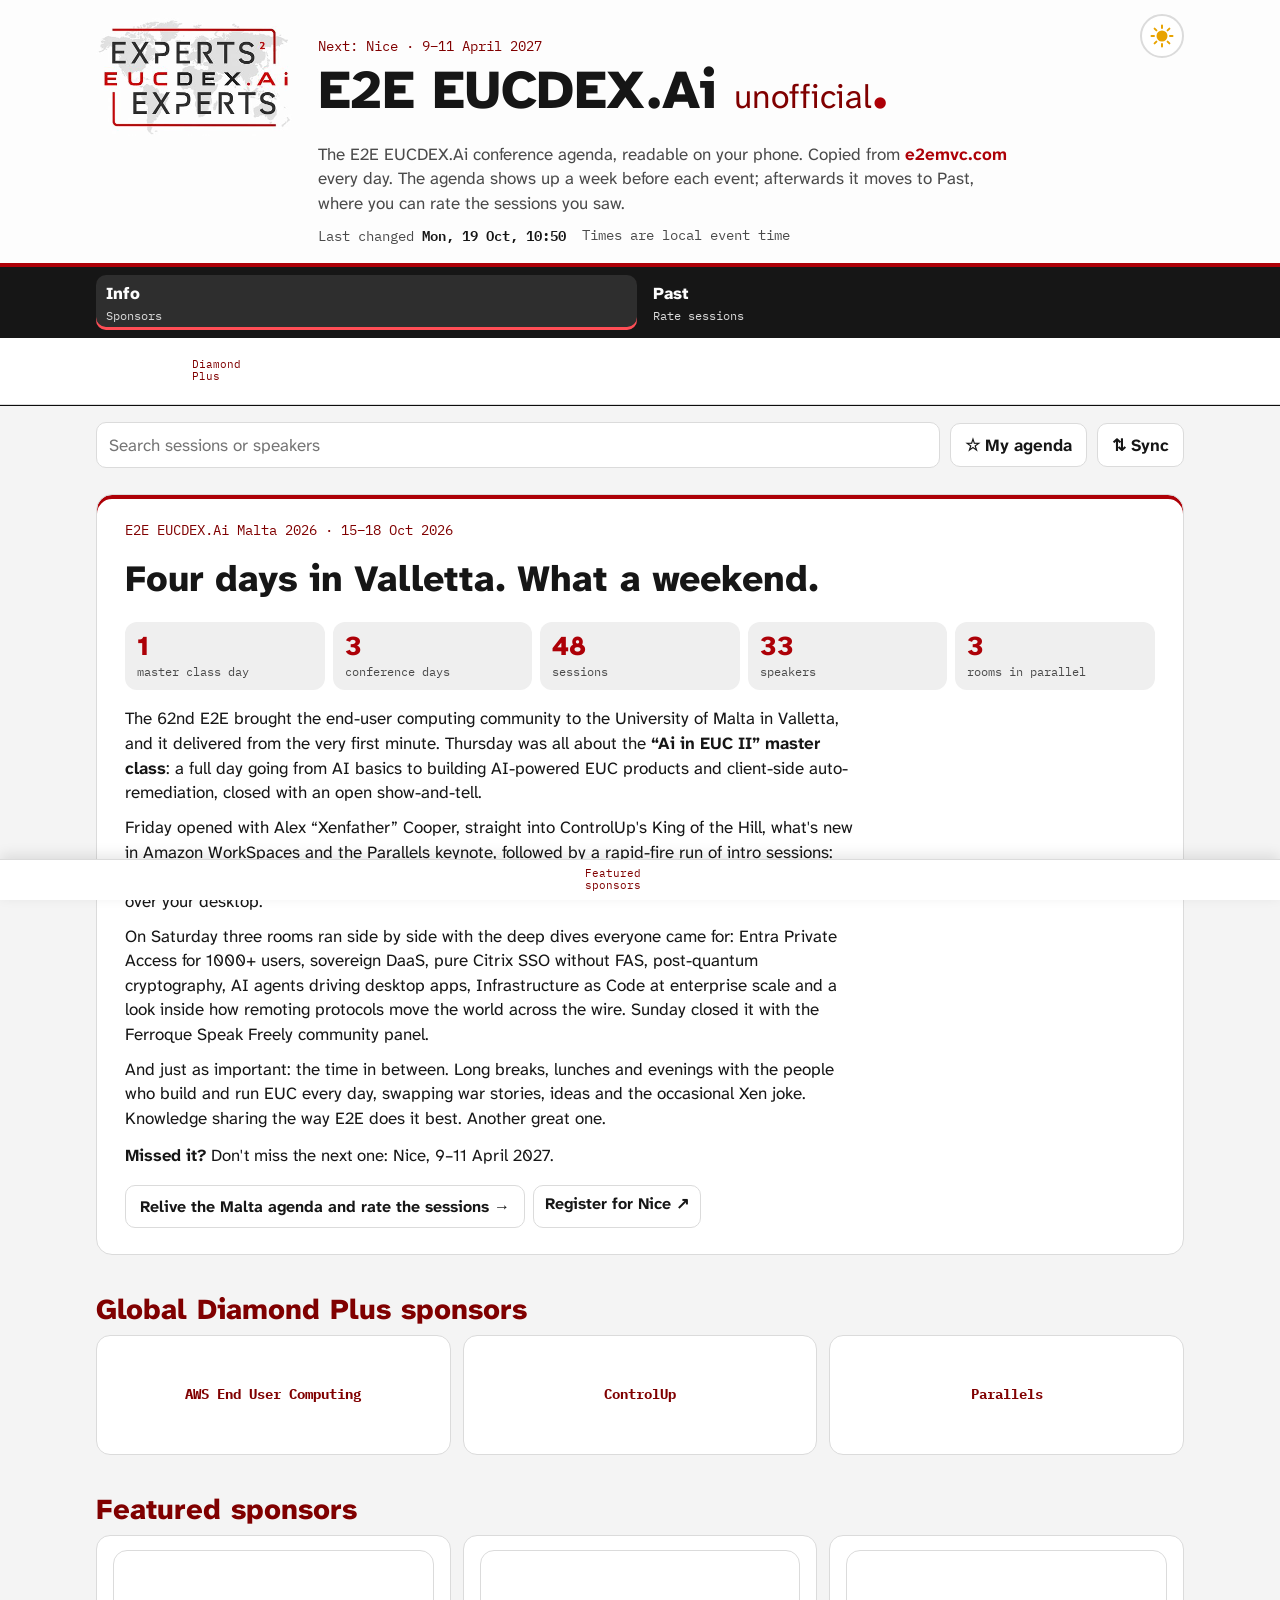
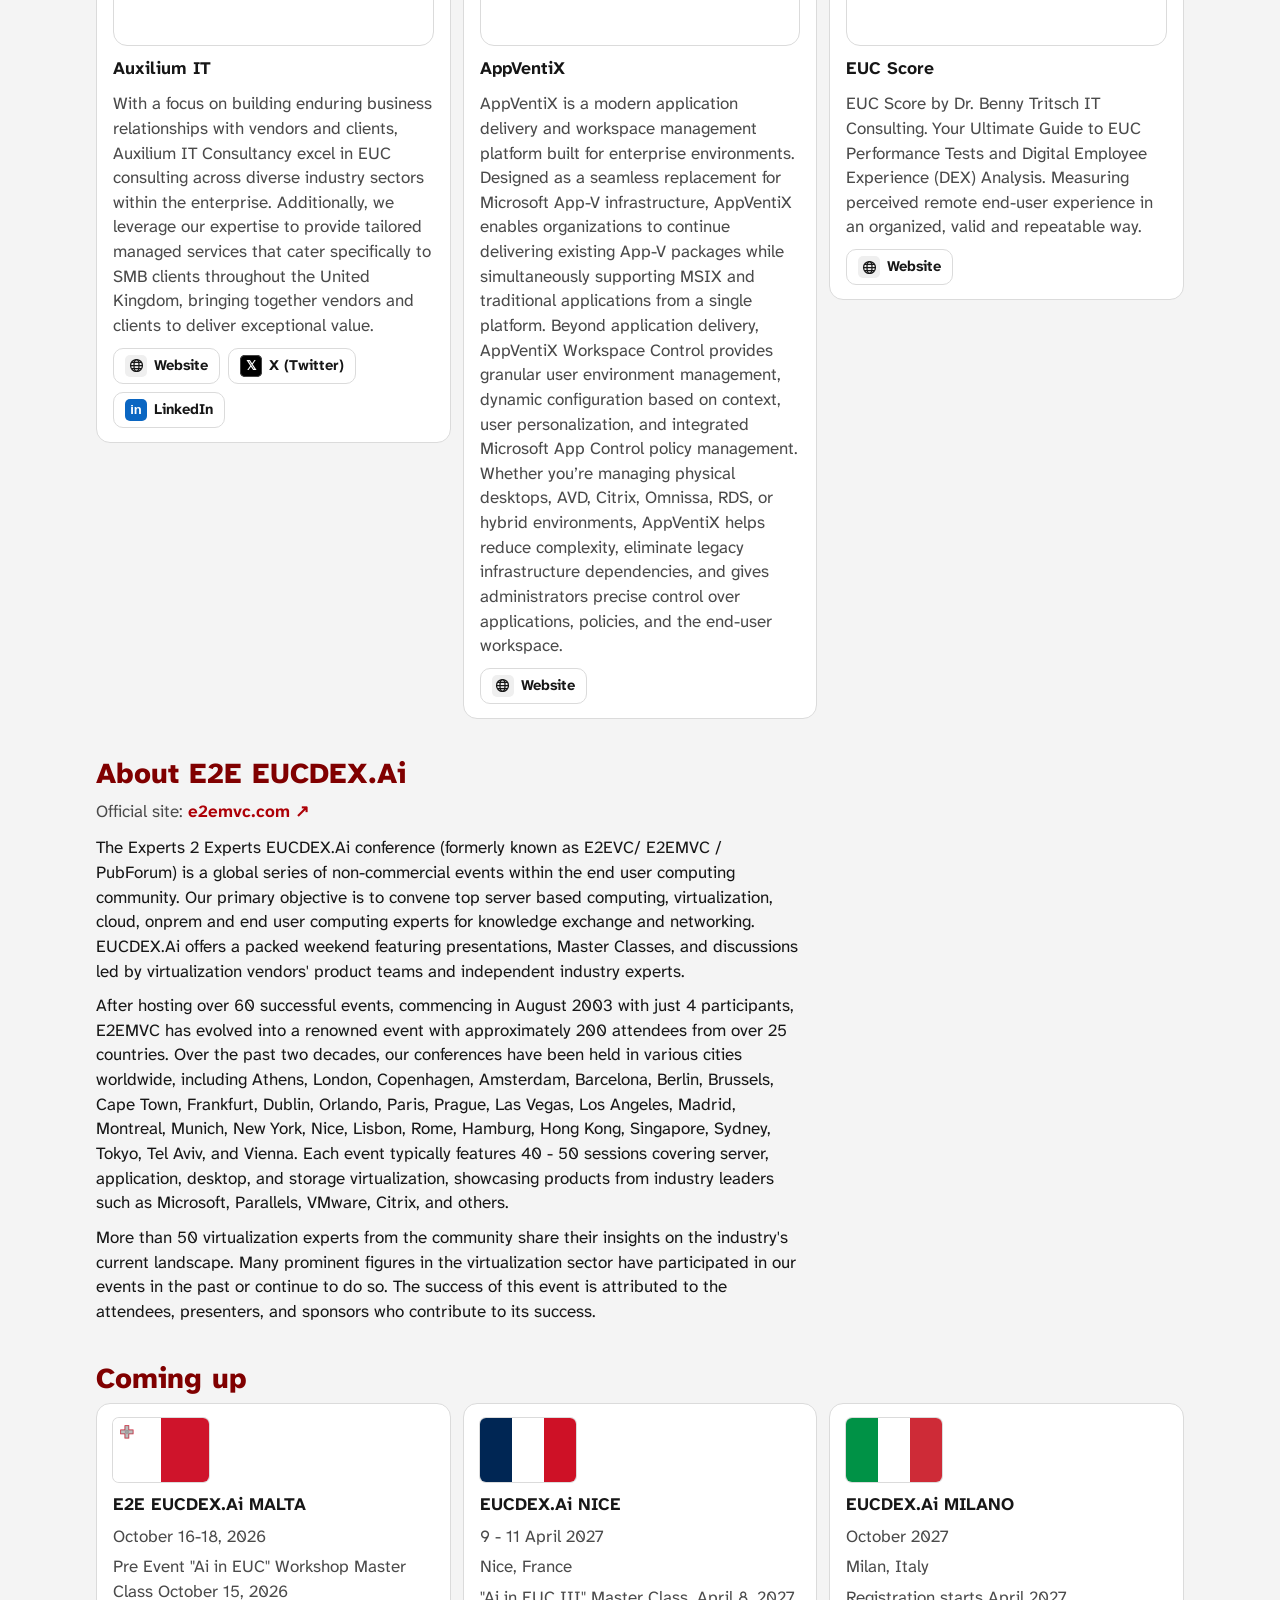
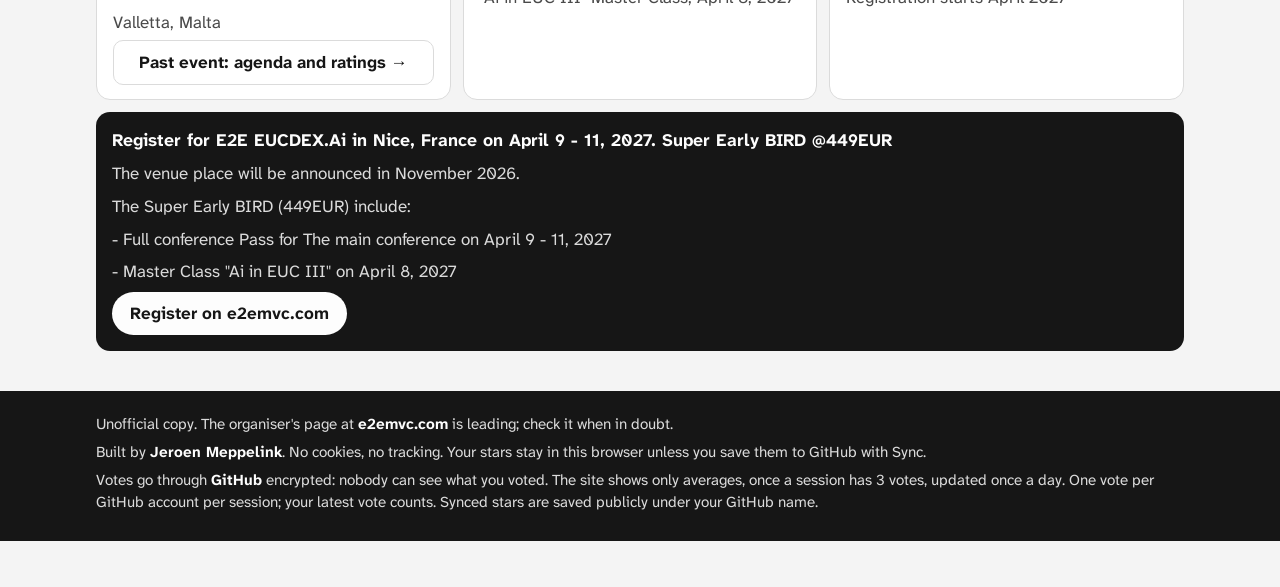
==== site/index.html @ cd106ea8 "Look back on Malta 2026 once it has ended A recap with key numbers and agenda highlights replaces th" ====
<!doctype html>
<html lang="en">
<head>
<meta charset="utf-8">
<meta name="viewport" content="width=device-width, initial-scale=1, viewport-fit=cover">
<title>E2E EUCDEX.Ai unofficial</title>
<meta name="description" content="Unofficial, phone-friendly agenda for the E2E EUCDEX.Ai conferences: the current agenda, past events and session ratings, copied from e2emvc.com.">
<link rel="canonical" href="https://e2emvc.meppie.eu/">
<meta property="og:title" content="E2E EUCDEX.Ai unofficial">
<meta property="og:description" content="Phone-friendly agenda for the E2E EUCDEX.Ai conferences, with past events and session ratings.">
<meta property="og:url" content="https://e2emvc.meppie.eu/">
<meta property="og:type" content="website">
<meta name="theme-color" content="#161616">
<script>try { const t = localStorage.getItem("e2e-theme"); if (t === "dark" || t === "light") document.documentElement.setAttribute("data-theme", t); } catch {}</script>
<link rel="preconnect" href="https://fonts.googleapis.com">
<link rel="preconnect" href="https://fonts.gstatic.com" crossorigin>
<link rel="stylesheet" href="https://fonts.googleapis.com/css2?family=Atkinson+Hyperlegible+Next:wght@400;700;800&family=IBM+Plex+Mono:wght@400;600&display=swap">
<style>
/* Layout: white header with the E2E logo, a black sticky day bar with a red marker, then a light-grey ground with white session cards. Colours follow e2emvc.com: white, near-black, logo red and maroon headings. */
:root {
  --e2e-red: #AD0007; --e2e-maroon: #800000; --e2e-ink: #161616; --e2e-grey: #2E2E2E; --e2e-silver: #DBDBDB;

  --ground: #F4F4F4;
  --card: #FFFFFF;
  --card-now: #EEF6F0;
  --line: #DBDBDB;
  --text: #161616;
  --text-2: #4A4A4A;
  --label: #800000;
  --head: #800000;
  --change: #AD0007;
  --ok: #1E7A45;
  --header: #FDFDFD;
  --band: #161616;
  --band-2: #2E2E2E;
  --band-text: #FDFDFD;
  --band-soft: #DBDBDB;
  --band-muted: #A8A8A8;
  --chip: #EFEFEF;
  --focus: #AD0007;
  --star: #AD0007;
  --star-text: #FFFFFF;
  --tile: #FFFFFF;
  --tile-text: #161616;
  --tile-label: #800000;
  --mark: #FF4D55; /* red on the black bar */
  /* One colour per room, always shown together with the room name. White text on each is above 5:1. */
  --room1: #1F5FAD; --room2: #0F7B6C; --room3: #6B3FA0; --room4: #A0560F;

  --sans: "Atkinson Hyperlegible Next", "Atkinson Hyperlegible", Verdana, sans-serif;
  --mono: "IBM Plex Mono", ui-monospace, Menlo, monospace;
  color-scheme: light;
}
@media (prefers-color-scheme: dark) {
  :root:not([data-theme="light"]) {
    --ground: #121212; --card: #1E1E1E; --card-now: #1C2E23; --line: #343434;
    --text: #F2F2F2; --text-2: #C4C4C4; --label: #F29A9A; --head: #F29A9A;
    --change: #FF6B6B; --ok: #6CC08B; --header: #1E1E1E; --band: #000000; --band-2: #262626;
    --chip: #2A2A2A; --focus: #FF6B6B; --star: #FF6B6B; --star-text: #121212; color-scheme: dark;
  }
}
:root[data-theme="dark"] {
  --ground: #121212; --card: #1E1E1E; --card-now: #1C2E23; --line: #343434;
  --text: #F2F2F2; --text-2: #C4C4C4; --label: #F29A9A; --head: #F29A9A;
  --change: #FF6B6B; --ok: #6CC08B; --header: #1E1E1E; --band: #000000; --band-2: #262626;
  --chip: #2A2A2A; --focus: #FF6B6B; --star: #FF6B6B; --star-text: #121212; color-scheme: dark;
}

* { box-sizing: border-box; }
html { -webkit-text-size-adjust: 100%; }
body {
  margin: 0; background: var(--ground); color: var(--text);
  font-family: var(--sans); font-size: 1.0625rem; line-height: 1.45;
}
a { color: inherit; font-weight: 700; text-decoration: none; }
a:hover { color: var(--change); }
:focus-visible { outline: 3px solid var(--focus); outline-offset: 2px; border-radius: 4px; }
.wrap { max-width: 72rem; margin: 0 auto; padding-inline: 16px; }
@media (min-width: 700px) { .wrap { padding-inline: 32px; } }
.mono { font-family: var(--mono); font-variant-numeric: tabular-nums; }

/* Header */
header.band { background: var(--header); color: var(--text); border-bottom: 4px solid var(--e2e-red); }
header.band .wrap { position: relative; }
.brand-text { padding-right: 52px; }
.themebtn {
  position: absolute; top: 14px; right: 16px; width: 44px; height: 44px; border-radius: 50%;
  border: 2px solid var(--line); background: var(--card); color: var(--text); cursor: pointer;
  display: grid; place-items: center; padding: 0;
  transition: transform .5s cubic-bezier(.3,1.6,.5,1), border-color .2s;
}
@media (min-width: 700px) { .themebtn { right: 32px; } }
.themebtn:hover { border-color: var(--e2e-red); }
.themebtn.spin { transform: rotate(360deg) scale(1.08); }
.themebtn svg { width: 24px; height: 24px; }
.themebtn .sun { color: #E8A300; }
.themebtn .moon { color: #9DB7FF; display: none; }
:root[data-theme="dark"] .themebtn .sun { display: none; }
:root[data-theme="dark"] .themebtn .moon { display: block; }
@media (prefers-reduced-motion: reduce) { .themebtn { transition: none; } .themebtn.spin { transform: none; } }
.brand { display: grid; grid-template-columns: auto minmax(0, 1fr); gap: 6px 22px; align-items: center; padding-block: 18px 16px; }
.e2e-logo { display: block; width: clamp(104px, 22vw, 200px); height: auto; background: #FDFDFD; border-radius: 8px; }
.brand-text { min-width: 0; }
.eyebrow { font-family: var(--mono); font-size: .9rem; color: var(--label); margin: 0; display: flex; flex-wrap: wrap; gap: 4px 10px; align-items: center; }
.unofficial { font-family: var(--mono); font-size: .75rem; padding: 2px 8px; border-radius: 999px; border: 1px solid var(--line); color: var(--text-2); }
h1 { font-weight: 800; font-size: clamp(1.9rem, 6.4vw, 3.4rem); line-height: 1.05; margin: 4px 0 0; letter-spacing: -.01em; color: var(--text); }
h1 .dot { color: var(--e2e-red); }
h1 .u { font-weight: 400; color: var(--label); font-size: .62em; letter-spacing: 0; white-space: nowrap; }
.sub { color: var(--text-2); margin: 0; max-width: 44rem; grid-column: 1 / -1; }
.stamp { display: flex; flex-wrap: wrap; gap: 6px 16px; margin: 4px 0 0; font-family: var(--mono); font-size: .9rem; color: var(--text-2); grid-column: 1 / -1; }
.stamp b { color: var(--text); font-weight: 600; }
.stamp a { color: var(--change); }
.logo-link { display: block; border-radius: 8px; }
a.official { color: var(--change); }
a.official:hover { text-decoration: underline; }
@media (min-width: 760px) {
  .sub, .stamp { grid-column: 2; }
  .e2e-logo { grid-row: 1 / span 3; }
}

/* Sticky day bar */
nav.days {
  position: sticky; top: env(safe-area-inset-top, 0px); z-index: 5;
  background: var(--band); border-bottom: 1px solid #0006;
}
.days .wrap { display: flex; gap: 6px; overflow-x: auto; padding-block: 8px; scrollbar-width: none; }
.days button {
  flex: 1 1 0; min-width: 0; border: 0; border-radius: 10px; cursor: pointer;
  background: transparent; color: var(--band-soft); font: inherit; padding: 6px 10px; text-align: left;
}
.days button .d { display: block; font-weight: 800; font-size: 1.05rem; color: var(--band-text); }
.days button .t { display: block; font-family: var(--mono); font-size: .78rem; white-space: nowrap; overflow: hidden; text-overflow: ellipsis; }
.days button .d { white-space: nowrap; }
@media (max-width: 480px) {
  .days .wrap { gap: 2px; padding-inline: 8px; }
  .days button { padding: 6px 6px; }
  .days button .d { font-size: .98rem; }
  .days button .t { font-size: .7rem; }
  nav.days button.today .d::after { content: none; }
  nav.days button.today .t::before { content: "Today · "; color: var(--mark); }
}
.days button[aria-selected="true"] { background: var(--band-2); box-shadow: inset 0 -3px 0 var(--mark); }
.days button.today .d::after { content: " · today"; font-weight: 400; font-size: .8rem; color: var(--mark); }

/* Tools */
.tools { display: flex; flex-wrap: wrap; gap: 10px; align-items: center; padding-block: 16px 4px; }
.search { flex: 1 1 16rem; min-width: 0; position: relative; }
.search input {
  width: 100%; font: inherit; padding: 10px 12px; border-radius: 10px;
  border: 1px solid var(--line); background: var(--card); color: var(--text);
}
.toggle {
  font: inherit; font-weight: 700; padding: 9px 14px; border-radius: 10px; cursor: pointer;
  border: 1px solid var(--line); background: var(--card); color: var(--text);
}
.toggle[aria-pressed="true"] { background: var(--star); color: var(--star-text); border-color: var(--star); }

/* Panels */
.panel { border: 1px solid var(--line); background: var(--card); border-radius: 14px; padding: 14px 16px; margin-top: 14px; }
.panel h2 { font-size: 1.05rem; margin: 0 0 8px; }
.label { font-family: var(--mono); font-size: .85rem; color: var(--label); }
.now-grid { display: grid; gap: 12px; grid-template-columns: repeat(auto-fit, minmax(min(100%, 16rem), 1fr)); }
.now-item { min-width: 0; }
.now-item .ttl { font-weight: 700; }
.changes summary { cursor: pointer; font-weight: 700; list-style: none; }
.changes summary::-webkit-details-marker { display: none; }
.changes summary::before { content: "▸ "; }
.changes[open] summary::before { content: "▾ "; }
.changes ul { list-style: none; padding: 0; margin: 10px 0 0; display: grid; gap: 8px; }
.changes li { display: grid; grid-template-columns: auto 1fr; gap: 2px 10px; }
.changes li .mono { color: var(--text-2); font-size: .9rem; }
.changes button.jump { all: unset; cursor: pointer; font-weight: 700; }
.changes button.jump:hover { color: var(--change); }

.dayhead { display: flex; flex-wrap: wrap; align-items: baseline; gap: 4px 14px; margin: 26px 0 6px; }
.dayhead h2 { font-size: clamp(1.5rem, 4vw, 2rem); font-weight: 800; margin: 0; text-wrap: balance; }
.note { color: var(--text-2); margin: 0 0 4px; }
.flag { color: var(--change); font-weight: 700; }

/* Timeline */
.slot { display: grid; gap: 10px; padding-block: 14px; border-top: 1px solid var(--line); }
.slot-time { font-family: var(--mono); font-weight: 600; font-size: 1rem; color: var(--label); font-variant-numeric: tabular-nums; }
.slot-time .len { font-weight: 400; color: var(--text-2); }
.slot-body { display: grid; gap: 10px; min-width: 0; }
@media (min-width: 760px) {
  .slot { grid-template-columns: 7.5rem 1fr; gap: 16px; }
  .slot-time { padding-top: 14px; }
  .rooms .slot-body { grid-template-columns: repeat(var(--cols, 3), minmax(0, 1fr)); align-items: start; }
  .rooms .empty-room { border: 2px dashed var(--roomc, var(--line)); border-radius: 14px; padding: 14px; color: var(--text-2); font-size: .9rem; }
}
@media (max-width: 759px) { .empty-room { display: none; } }
.gap { padding-block: 12px; border-top: 1px solid var(--line); color: var(--text-2); font-family: var(--mono); font-size: .95rem; }
.gap b { font-family: var(--sans); font-size: 1.05rem; color: var(--text); }
.slot.past { opacity: .62; }
.slot.past:hover, .slot.past:focus-within { opacity: 1; }

.card {
  min-width: 0; border: 1px solid var(--line); background: var(--card); border-radius: 14px;
  padding: 14px 16px; display: grid; gap: 6px; scroll-margin-top: calc(var(--navh, 112px) + 18px); scroll-margin-bottom: 60px;
}
.card.now { background: var(--card-now); border-color: var(--ok); box-shadow: inset 4px 0 0 var(--ok); }
.card.mine { box-shadow: inset 4px 0 0 var(--star); }
.card.now.mine { box-shadow: inset 4px 0 0 var(--ok); }
.card.flash { animation: flash 1.6s ease-out 1; }
@keyframes flash { from { box-shadow: 0 0 0 4px var(--change); } to { box-shadow: 0 0 0 0 transparent; } }
@media (prefers-reduced-motion: reduce) { .card.flash { animation: none; } }
.meta { display: flex; flex-wrap: wrap; align-items: center; gap: 6px 8px; font-size: .88rem; }
.chip { font-family: var(--mono); font-size: .82rem; padding: 2px 8px; border-radius: 999px; background: var(--chip); color: var(--text); }
.chip.room { font-weight: 700; color: #FFFFFF; background: var(--roomc, var(--text-2)); padding: 3px 10px; font-size: .86rem; }
.card.in-room { border-left: 6px solid var(--roomc); }
.room-dot { display: inline-block; width: .7em; height: .7em; border-radius: 50%; background: var(--roomc); margin-right: 4px; vertical-align: baseline; }
.room-heads { display: none; }
@media (min-width: 760px) {
  .room-heads { display: grid; grid-template-columns: 7.5rem minmax(0, 1fr); gap: 16px; padding-block: 10px; position: sticky; top: calc(env(safe-area-inset-top, 0px) + var(--navh, 112px)); z-index: 4; background: var(--ground); }
  .rh-row { display: grid; grid-template-columns: repeat(var(--cols, 3), minmax(0, 1fr)); gap: 10px; }
  .room-heads .rh { padding: 6px 12px; border-radius: 10px; background: var(--roomc); color: #FFFFFF; font-weight: 800; text-align: center; }
  .room-heads .rh-gap { visibility: hidden; }
}
.state-now { color: var(--ok); font-weight: 700; }
.state-change { color: var(--change); font-weight: 700; }
.card h3 { margin: 0; font-size: 1.12rem; line-height: 1.3; font-weight: 700; text-wrap: balance; overflow-wrap: anywhere; }
/* Speakers: one row per person with photo and name. Stacked on phones, side by side from 760px. */
.who { list-style: none; margin: 2px 0 0; padding: 0; display: flex; flex-direction: column; gap: 8px; color: var(--text-2); min-width: 0; }
.who li { display: flex; align-items: center; gap: 10px; min-width: 0; }
.who li > span:last-child { min-width: 0; overflow-wrap: anywhere; }
.who small { font-size: .85em; }
.who .unnamed { font-size: .92rem; }
@media (min-width: 760px) { .who { flex-direction: row; flex-wrap: wrap; gap: 8px 22px; } }
.av {
  width: 40px; height: 40px; border-radius: 50%; flex: none; display: inline-grid; place-items: center;
  object-fit: cover; object-position: 50% 25%; background-color: var(--chip);
  background-repeat: no-repeat; background-size: auto 100%;
  font-family: var(--mono); font-size: .8rem; font-weight: 600; color: var(--text-2); letter-spacing: .02em;
}
.row { display: flex; gap: 10px; align-items: flex-start; justify-content: space-between; }
.star {
  flex: none; border: 1px solid var(--line); background: transparent; color: var(--text-2);
  border-radius: 999px; width: 2.4rem; height: 2.4rem; font-size: 1.15rem; cursor: pointer; line-height: 1;
}
.star[aria-pressed="true"] { background: var(--star); color: var(--star-text); border-color: var(--star); }
details.more summary { cursor: pointer; font-family: var(--mono); font-size: .88rem; color: var(--label); list-style: none; padding-block: 2px; }
details.more summary::-webkit-details-marker { display: none; }
details.more summary::before { content: "▸ "; }
details.more[open] summary::before { content: "▾ "; }
.body { display: grid; gap: 10px; padding-top: 6px; max-width: 42rem; }
.body p { margin: 0; white-space: pre-line; overflow-wrap: anywhere; }
.bio { border-top: 1px solid var(--line); padding-top: 10px; display: grid; grid-template-columns: auto minmax(0, 1fr); gap: 4px 14px; align-items: start; }
.bio > :not(.av) { grid-column: 2; }
.bio > .av { grid-column: 1; grid-row: 1 / span 3; width: 72px; height: 72px; font-size: 1.1rem; }
.bio b { display: block; }
@media (max-width: 480px) { .bio > .av { width: 56px; height: 56px; } }
.break-card { color: var(--text-2); font-weight: 700; padding-block: 6px; }

.empty { padding: 26px 0; color: var(--text-2); }
.results-day { margin: 22px 0 4px; font-size: 1.15rem; font-weight: 800; }

/* Sponsor strips: Diamond Plus pinned under the day tabs, featured pinned to the bottom.
   Logos sit on a fixed light ground in both themes, because they are drawn for white. */
.sponsor-strip { background: var(--tile); color: var(--tile-label); }
.sponsor-strip .wrap { display: flex; align-items: center; justify-content: center; gap: 10px 18px; padding-block: 5px; }
.strip-label { font-family: var(--mono); font-size: .68rem; line-height: 1.1; white-space: nowrap; flex: none; }
/* Featured (bottom): small and modest. */
.sponsor-strip.bottom a { display: flex; align-items: center; justify-content: center; height: 30px; min-width: 0; flex: 0 1 auto; font-weight: 400; }
.sponsor-strip.bottom img { max-height: 30px; max-width: 100%; width: auto; object-fit: contain; display: block; }
/* Diamond Plus (top): one equal column per logo, each logo as large as its cell allows.
   Height grows with the screen but never drops below 38px; the bottom strip stays at 26-30px. */
.sponsor-strip.top { --top-h: clamp(38px, 9vw, 54px); }
.sponsor-strip.top .wrap {
  display: grid; grid-template-columns: auto repeat(var(--n, 3), minmax(0, 1fr));
  align-items: center; gap: 8px 24px; padding-block: 6px; max-width: 60rem;
}
.sponsor-strip.top a { display: flex; align-items: center; justify-content: center; height: var(--top-h); min-width: 0; font-weight: 400; }
.sponsor-strip.top img { display: block; width: 100%; height: 100%; object-fit: contain; }
.sponsor-strip a:focus-visible { outline-color: var(--e2e-red); }
.sponsor-strip.top { border-bottom: 1px solid var(--e2e-silver); }
.sponsor-strip.bottom {
  position: fixed; left: 0; right: 0; bottom: 0; z-index: 6;
  border-top: 1px solid var(--e2e-silver); padding-bottom: env(safe-area-inset-bottom, 0px);
  box-shadow: 0 -4px 14px #0000001a;
}
body.has-featured { padding-bottom: calc(46px + env(safe-area-inset-bottom, 0px)); }
body.has-featured .toast { bottom: calc(56px + env(safe-area-inset-bottom, 0px)); }
@media (max-width: 480px) {
  .sponsor-strip.bottom .wrap { gap: 8px 12px; padding-block: 4px; }
  .sponsor-strip.bottom a, .sponsor-strip.bottom img { height: 26px; max-height: 26px; }
  .strip-label { font-size: .62rem; }
  /* On phones the three Diamond logos get the full width; the label stays for screen readers. */
  .sponsor-strip.top .wrap { grid-template-columns: repeat(var(--n, 3), minmax(0, 1fr)); gap: 6px 14px; padding-block: 5px; }
  .sponsor-strip.top .strip-label { position: absolute; width: 1px; height: 1px; overflow: hidden; clip: rect(0 0 0 0); white-space: nowrap; }
}
/* A phone on its side has little height left; give it back to the agenda. */
@media (max-height: 480px) {
  .sponsor-strip.bottom { display: none; }
  body.has-featured { padding-bottom: 0; }
}

.tc { margin-top: 18px; }
.tc pre {
  margin: 6px 0 0; padding: 16px; border-radius: 12px; overflow-x: auto; white-space: pre;
  background: #0B0B0B; color: #D7D7D7; font-family: var(--mono); font-size: .86rem; line-height: 1.5;
  border: 1px solid #2E2E2E; border-top: 4px solid var(--e2e-red);
}
.tc pre b { color: #7DD87D; font-weight: 400; }

/* Links under a bio, one per line with an icon */
.slinks { list-style: none; padding: 0; margin: 4px 0 0; display: grid; gap: 6px; }
.slinks a { display: inline-flex; align-items: center; gap: 8px; color: var(--change); min-width: 0; }
.slinks a span:last-child { overflow-wrap: anywhere; }
.slinks a:hover span:last-child, .linkrow a:hover { text-decoration: underline; }
.ico {
  width: 22px; height: 22px; border-radius: 5px; flex: none; display: inline-grid; place-items: center;
  font-family: Arial, Helvetica, sans-serif; font-weight: 700; font-size: 13px; line-height: 1; color: #FFFFFF;
}
.ico svg { width: 15px; height: 15px; }
.ico-li { background: #0A66C2; }
.ico-x { background: #000000; box-shadow: inset 0 0 0 1px #444; }
.ico-gh { background: #181717; box-shadow: inset 0 0 0 1px #444; }
.ico-yt { background: #FF0000; }
.ico-bs { background: #1185FE; font-size: 12px; }
.ico-web { background: var(--chip); color: var(--text); }
.linkrow a { display: inline-flex; align-items: center; gap: 7px; }

/* Info tab */
.info { display: grid; gap: 34px; margin-top: 22px; }
.info h2 { font-size: clamp(1.4rem, 3.6vw, 1.8rem); font-weight: 800; margin: 0 0 4px; text-wrap: balance; color: var(--head); }
.info .lead { color: var(--text-2); margin: 0 0 12px; }
.prose { display: grid; gap: 10px; max-width: 44rem; }
.prose p { margin: 0; }
.logos { display: grid; gap: 12px; grid-template-columns: repeat(auto-fit, minmax(min(100%, 13rem), 1fr)); }
.logo-tile {
  display: grid; place-items: center; gap: 8px; padding: 18px 16px; border-radius: 14px; min-height: 120px;
  background: var(--tile); border: 1px solid var(--line); color: var(--tile-text); text-align: center;
}
.logo-tile img { max-width: 100%; max-height: 64px; object-fit: contain; }
.logo-tile span { font-family: var(--mono); font-size: .85rem; color: var(--tile-label); }
.logo-tile:hover { border-color: var(--change); }
.sponsors { display: grid; gap: 12px; grid-template-columns: repeat(auto-fit, minmax(min(100%, 20rem), 1fr)); align-items: start; }
.sponsor { border: 1px solid var(--line); background: var(--card); border-radius: 14px; padding: 14px 16px; display: grid; gap: 10px; min-width: 0; }
.sponsor .logo-tile { min-height: 96px; padding: 12px; }
.sponsor h3 { margin: 0; font-size: 1.1rem; }
.sponsor p { margin: 0; color: var(--text-2); overflow-wrap: anywhere; }
.linkrow { display: flex; flex-wrap: wrap; gap: 8px; }
.linkrow a { font-size: .92rem; padding: 6px 11px; border-radius: 10px; border: 1px solid var(--line); overflow-wrap: anywhere; }
.people { display: grid; gap: 12px; grid-template-columns: repeat(auto-fit, minmax(min(100%, 17rem), 1fr)); align-items: start; }
.person { border: 1px solid var(--line); background: var(--card); border-radius: 14px; padding: 14px 16px; display: grid; gap: 8px; min-width: 0; }
.person .top { display: flex; gap: 12px; align-items: center; }
.person img { width: 64px; height: 64px; border-radius: 50%; object-fit: cover; object-position: 50% 25%; flex: none; background: var(--chip); }
.person b { display: block; font-size: 1.05rem; }
.person .role { color: var(--text-2); font-size: .92rem; }
.person .body p { white-space: normal; }
.events { display: grid; gap: 12px; grid-template-columns: repeat(auto-fit, minmax(min(100%, 15rem), 1fr)); }
.event { border: 1px solid var(--line); background: var(--card); border-radius: 14px; padding: 14px 16px; display: grid; gap: 6px; align-content: start; }
.event.current { box-shadow: inset 4px 0 0 var(--ok); }
.cflag { display: block; width: 96px; max-width: 100%; aspect-ratio: 3 / 2; height: auto; border-radius: 6px; box-shadow: 0 0 0 1px var(--line); overflow: hidden; background: #FFFFFF; }
.cflag img { width: 100%; height: 100%; object-fit: contain; display: block; }
.event h3 { margin: 4px 0 0; font-size: 1.1rem; }
.event p { margin: 0; color: var(--text-2); }
.offer { margin-top: 12px; border-radius: 14px; padding: 16px; background: var(--band); color: var(--band-text); display: grid; gap: 8px; }
.offer h3 { margin: 0; font-size: 1.1rem; }
.offer p { margin: 0; color: var(--band-soft); }
.offer a { justify-self: start; background: #FDFDFD; color: #161616; padding: 9px 18px; border-radius: 999px; }
.offer a:hover { color: #FDFDFD; background: var(--e2e-red); }
.terms summary { cursor: pointer; font-weight: 700; margin-top: 6px; }
.terms .prose { margin-top: 10px; }
.days button.infotab .d { color: var(--band-text); }

.where { margin-top: 36px; scroll-margin-top: calc(var(--navh, 112px) + 18px); }
.where h2 { font-size: 1.4rem; font-weight: 800; margin: 0 0 10px; color: var(--head); }
.where-grid { display: grid; gap: 12px; grid-template-columns: repeat(auto-fit, minmax(min(100%, 20rem), 1fr)); }
.place { border: 1px solid var(--line); background: var(--card); border-radius: 14px; padding: 14px 16px; display: grid; gap: 6px; min-width: 0; }
.place h3 { margin: 0; font-size: 1.1rem; }
.place address { font-style: normal; color: var(--text-2); }
.place .acts { display: flex; flex-wrap: wrap; gap: 8px; margin-top: 4px; }
.place .acts a, .place .acts button {
  font: inherit; font-weight: 700; font-size: .95rem; padding: 7px 12px; border-radius: 10px; cursor: pointer;
  border: 1px solid var(--line); background: transparent; color: var(--text);
}
.place .acts a:hover, .place .acts button:hover { border-color: var(--change); color: var(--change); }
footer { margin-top: 40px; background: var(--band); color: var(--band-soft); }
footer .wrap { padding-block: 22px 28px; display: grid; gap: 6px; font-size: .95rem; }
footer a { color: var(--band-text); }

.toast {
  position: fixed; left: 50%; transform: translateX(-50%); bottom: calc(16px + env(safe-area-inset-bottom, 0px));
  background: var(--band); color: var(--band-text); padding: 10px 16px; border-radius: 12px;
  font-weight: 700; box-shadow: 0 6px 20px #0005; z-index: 10; width: max-content; max-width: min(30rem, calc(100% - 32px)); text-align: center; border: 1px solid #333;
}
/* Ratings */
.rating { display: flex; flex-wrap: wrap; align-items: center; gap: 4px 12px; font-size: .9rem; border-top: 1px dashed var(--line); padding-top: 8px; margin-top: 2px; }
.rating .avg { font-weight: 700; color: var(--text); }
.rating .avg small { font-weight: 400; color: var(--text-2); }
.rating .avg.none { font-weight: 400; color: var(--text-2); }
.rate-btns { display: inline-flex; gap: 2px; }
.rate-btns a { display: inline-grid; place-items: center; width: 2.1rem; height: 2.1rem; border-radius: 8px; font-size: 1.25rem; line-height: 1; color: var(--line); font-weight: 400; }
.rate-btns a.on { color: var(--star); }
.rate-btns:hover a { color: var(--star); }
.rate-btns a:hover ~ a { color: var(--line); }
.rate-btns a:focus-visible { outline-offset: 0; }
.rate-hint { color: var(--text-2); font-family: var(--mono); font-size: .8rem; }
/* Recap of an event that has ended */
.recap { border: 1px solid var(--line); background: var(--card); border-radius: 16px; padding: 20px 18px; display: grid; gap: 12px; box-shadow: inset 0 4px 0 var(--e2e-red); }
@media (min-width: 700px) { .recap { padding: 26px 28px; } }
.recap h2 { font-size: clamp(1.6rem, 4.6vw, 2.3rem); margin: 0; color: var(--text); }
.recap .kicker { margin: 0; font-family: var(--mono); font-size: .85rem; color: var(--label); }
.recap .stats { list-style: none; margin: 4px 0; padding: 0; display: grid; gap: 8px; grid-template-columns: repeat(auto-fit, minmax(6.5rem, 1fr)); }
.recap .stats li { background: var(--chip); border-radius: 12px; padding: 10px 12px; display: grid; }
.recap .stats b { font-size: 1.7rem; line-height: 1.1; color: var(--change); font-weight: 800; }
.recap .stats span { font-family: var(--mono); font-size: .78rem; color: var(--text-2); }
.recap .prose { max-width: 46rem; }
.recap .cta-line { margin: 0; font-size: 1.05rem; }
.recap .linkrow .toggle { font-size: 1rem; }
/* Past events */
.past-ev .top-rated { margin: 6px 0 2px; padding-left: 1.2rem; display: grid; gap: 4px; color: var(--text-2); font-size: .92rem; }
.past-ev .top-rated b { color: var(--text); font-weight: 700; }
.past-ev .toggle, .ended .toggle { justify-self: start; margin-top: 6px; }
.archive-note { display: flex; flex-wrap: wrap; gap: 4px 10px; align-items: center; background: var(--chip); border-radius: 10px; padding: 8px 12px; margin-top: 10px; }
.days button.backtab .d { color: var(--mark); }
/* Sync */
.sync .sync-row { display: flex; flex-wrap: wrap; gap: 8px; margin-top: 10px; align-items: center; }
.sync input { font: inherit; padding: 9px 12px; border-radius: 10px; border: 1px solid var(--line); background: var(--ground); color: var(--text); flex: 1 1 12rem; min-width: 0; }
a.toggle { display: inline-block; }
a.toggle:hover { color: var(--text); border-color: var(--change); }
.sr { position: absolute; width: 1px; height: 1px; overflow: hidden; clip: rect(0 0 0 0); white-space: nowrap; }
</style>
</head>
<body>
<header class="band">
  <div class="wrap brand">
    <button class="themebtn" id="themeBtn" type="button" aria-label="Switch between light and dark mode" title="Lights on / lights off">
      <svg class="sun" viewBox="0 0 24 24" fill="none" stroke="currentColor" stroke-width="2" stroke-linecap="round" aria-hidden="true"><circle cx="12" cy="12" r="4.5" fill="currentColor"/><path d="M12 1.5v2.5M12 20v2.5M1.5 12H4M20 12h2.5M4.6 4.6l1.8 1.8M17.6 17.6l1.8 1.8M4.6 19.4l1.8-1.8M17.6 6.4l1.8-1.8"/></svg>
      <svg class="moon" viewBox="0 0 24 24" aria-hidden="true"><path fill="currentColor" d="M20.5 14.6A8.6 8.6 0 0 1 9.4 3.5a8.6 8.6 0 1 0 11.1 11.1Z"/><circle cx="17.5" cy="5" r="1" fill="currentColor"/><circle cx="20.5" cy="8.5" r=".7" fill="currentColor"/></svg>
    </button>
    <a class="logo-link" href="https://e2emvc.com/" rel="noopener" title="Official site: e2emvc.com"><img class="e2e-logo" src="e2e-logo.png" alt="Experts 2 Experts EUCDEX.Ai, official site" width="400" height="235"></a>
    <div class="brand-text">
      <p class="eyebrow"><span id="eyebrow">E2E EUCDEX.Ai</span></p>
      <h1><span id="brand">E2E EUCDEX.Ai</span> <span class="u">unofficial</span><span class="dot">.</span></h1>
    </div>
    <p class="sub">The <span class="brand-name">E2E EUCDEX.Ai</span> conference agenda, readable on your phone. Copied from <a class="official" href="https://e2emvc.com/" rel="noopener">e2emvc.com</a> every day. The agenda shows up a week before each event; afterwards it moves to Past, where you can rate the sessions you saw.</p>
    <p class="stamp"><span>Last changed <b id="updated">…</b></span><span>Times are local event time</span><a href="#where" id="whereLink">Venue and hotel ↓</a></p>
  </div>
</header>
<nav class="days" aria-label="Conference days">
  <div class="wrap" role="tablist" id="tabs"></div>
  <div class="sponsor-strip top" id="diamondStrip" hidden></div>
</nav>
<main class="wrap">
  <div class="tools">
    <div class="search">
      <label class="sr" for="q">Search sessions and speakers</label>
      <input id="q" type="search" placeholder="Search sessions or speakers" autocomplete="off">
    </div>
    <button class="toggle" id="mineBtn" type="button" aria-pressed="false">☆ My agenda</button>
    <button class="toggle" id="syncBtn" type="button" aria-expanded="false" title="Take your stars to another device">⇅ Sync</button>
  </div>
  <div id="top"></div>
  <div id="list" aria-live="polite"><p class="empty">Loading the agenda…</p></div>
  <section class="where" id="where" aria-labelledby="where-h">
    <h2 id="where-h">Venue and hotel</h2>
    <div class="where-grid">
      <div class="place">
        <span class="label">Conference venue</span>
        <h3>University of Malta, Valletta Campus</h3>
        <address>Conference &amp; Events Unit<br>Saint Paul Street<br>Valletta, Malta</address>
        <div class="acts">
          <a href="https://www.google.com/maps/search/?api=1&amp;query=University+of+Malta+Valletta+Campus+St+Paul+Street+Valletta" rel="noopener">Open in Maps</a>
          <button type="button" data-copy="University of Malta, Valletta Campus, Saint Paul Street, Valletta, Malta">Copy address</button>
        </div>
      </div>
      <div class="place">
        <span class="label">Hotel</span>
        <h3>Novotel Malta Sliema</h3>
        <address>60 Sir Frederick C. Ponsonby Street<br>Gżira GZR 1070, Malta</address>
        <div class="acts">
          <a href="https://www.google.com/maps/search/?api=1&amp;query=Novotel+Malta+Sliema+Gzira" rel="noopener">Open in Maps</a>
          <button type="button" data-copy="Novotel Malta Sliema, 60 Sir Frederick C. Ponsonby Street, Gżira GZR 1070, Malta">Copy address</button>
        </div>
      </div>
    </div>
  </section>
</main>
<footer>
  <div class="wrap">
    <span>Unofficial copy. The organiser's page at <a href="https://e2emvc.com/" rel="noopener">e2emvc.com</a> is leading; check it when in doubt.</span>
    <span>Built by <a href="https://meppie.eu/" rel="noopener">Jeroen Meppelink</a>. No cookies, no tracking. Your stars stay in this browser unless you save them to GitHub with Sync.</span>
    <span>Votes go through <a href="https://github.com/Meppies/e2e-update-website" rel="noopener">GitHub</a> encrypted: nobody can see what you voted. The site shows only averages, once a session has 3 votes, updated once a day. One vote per GitHub account per session; your latest vote counts. Synced stars are saved publicly under your GitHub name.</span>
  </div>
</footer>
<aside class="sponsor-strip bottom" id="featuredStrip" aria-label="Featured sponsors" hidden></aside>
<div class="toast" id="toast" role="status" hidden></div>

<script>
(() => {
  const TZ = "Europe/Malta";
  const DATA_URL = "agenda.json";
  const REFRESH_MS = 5 * 60 * 1000;
  const RECENT_H = 48;
  const REPO_URL = "https://github.com/Meppies/e2e-update-website";
  const PREVIEW_DAYS = 7; // the agenda shows up this many days before the first day
  /* A short look back per event, shown once it has ended. Written by hand: no numbers or claims beyond the agenda. */
  const RECAPS = {
    "2026-10-malta": {
      title: "Four days in Valletta. What a weekend.",
      teaser: "One master class day, three conference days, 48 sessions and a lot of good conversations.",
      stats: [["1", "master class day"], ["3", "conference days"], ["48", "sessions"], ["33", "speakers"], ["3", "rooms in parallel"]],
      paras: [
        "The 62nd E2E brought the end-user computing community to the University of Malta in Valletta, and it delivered from the very first minute. Thursday was all about the <b>“Ai in EUC II” master class</b>: a full day going from AI basics to building AI-powered EUC products and client-side auto-remediation, closed with an open show-and-tell.",
        "Friday opened with Alex “Xenfather” Cooper, straight into ControlUp's King of the Hill, what's new in Amazon WorkSpaces and the Parallels keynote, followed by a rapid-fire run of intro sessions: from growing a second brain to IaC for on-premises CVAD and stopping AI agents from taking over your desktop.",
        "On Saturday three rooms ran side by side with the deep dives everyone came for: Entra Private Access for 1000+ users, sovereign DaaS, pure Citrix SSO without FAS, post-quantum cryptography, AI agents driving desktop apps, Infrastructure as Code at enterprise scale and a look inside how remoting protocols move the world across the wire. Sunday closed it with the Ferroque Speak Freely community panel.",
        "And just as important: the time in between. Long breaks, lunches and evenings with the people who build and run EUC every day, swapping war stories, ideas and the occasional Xen joke. Knowledge sharing the way E2E does it best. Another great one."
      ]
    }
  };
  // Votes are encrypted with this public key before they go to GitHub; only the counting bot has the private key.
  const VOTE_KEY = "MIIBIjANBgkqhkiG9w0BAQEFAAOCAQ8AMIIBCgKCAQEAtKMLekohk2vdTWdWOmklZ21Xokd1nce6W5poRhB5RkZcAhwWpJs1KT9T5e5Bdd0gqAuKAfjUZIA8a4xZlxa7eHcletZIo9rnXlHKVeCvGSxQWWSAjFXmAtVW2aA9Tq7rdJCoNn7PVj1yaW/eHoWluuucLuTyGfloZBjpWF6BZKwfu/Xv+LdIKURoXaRnscEMKiy7rLxR83gVJ8kJ68FvTE7Y+M5u49XsbPhKSSopWJT2mJAQK6mBHYPbmeRfHfdbPTxwTS9oyup303yaGXjQ8EWmFCsAzmsEfzT+Ju4CI7ehfN1tLedYTY0MbcEP+pN/eCINGIWsKEBlavPbqa2OFwIDAQAB";

  const store = {
    get(k, d) { try { const v = localStorage.getItem(k); return v ? JSON.parse(v) : d; } catch { return d; } },
    set(k, v) { try { localStorage.setItem(k, JSON.stringify(v)); } catch {} }
  };

  let agenda = null;              // the live copy of e2emvc.com
  let pastIndex = [];             // events/index.json
  const archives = {};            // event id -> frozen agenda
  let ratings = { events: {} };   // ratings.json
  let pastId = null;              // set while browsing a past event
  let renderEv = null;            // event of the sessions being drawn (for votes)
  let myVotes = store.get("e2e-votes", {});
  let syncOpen = false;
  let ghName = store.get("e2e-gh", "");
  let starred = new Set(store.get("e2e-stars", []));
  let mineOnly = store.get("e2e-mine", false);
  let query = "";
  let day = null;
  let demoNow = window.E2E_DEMO || null;

  const $ = (s) => document.querySelector(s);
  const esc = (s) => String(s ?? "").replace(/[&<>"']/g, c => ({ "&": "&amp;", "<": "&lt;", ">": "&gt;", '"': "&quot;", "'": "&#39;" }[c]));
  const mins = (t) => { const [h, m] = t.split(":").map(Number); return h * 60 + m; };

  function maltaNow() {
    if (demoNow) return demoNow;
    const p = Object.fromEntries(new Intl.DateTimeFormat("en-GB", {
      timeZone: TZ, year: "numeric", month: "2-digit", day: "2-digit", hour: "2-digit", minute: "2-digit", hourCycle: "h23"
    }).formatToParts(new Date()).map(x => [x.type, x.value]));
    return { date: `${p.year}-${p.month}-${p.day}`, min: Number(p.hour) * 60 + Number(p.minute) };
  }
  function fmtStamp(iso) {
    if (!iso) return "unknown";
    return new Intl.DateTimeFormat("en-GB", { timeZone: TZ, weekday: "short", day: "numeric", month: "short", hour: "2-digit", minute: "2-digit", hourCycle: "h23" }).format(new Date(iso));
  }
  function fmtClock(iso) {
    return new Intl.DateTimeFormat("en-GB", { timeZone: TZ, weekday: "short", hour: "2-digit", minute: "2-digit", hourCycle: "h23" }).format(new Date(iso));
  }
  function dayName(date, style = "short") {
    return new Intl.DateTimeFormat("en-GB", { timeZone: "UTC", weekday: style, day: "numeric" }).format(new Date(date + "T12:00:00Z"));
  }
  function isRecent(iso) { return iso && (Date.now() - new Date(iso).getTime()) < RECENT_H * 3600e3; }
  const wk = (date) => new Intl.DateTimeFormat("en-GB", { timeZone: "UTC", weekday: "short" }).format(new Date(date + "T12:00:00Z")).toLowerCase();
  const addDays = (date, n) => { const t = new Date(date + "T12:00:00Z"); t.setUTCDate(t.getUTCDate() + n); return t.toISOString().slice(0, 10); };
  function fmtDate(date, opts = { day: "numeric", month: "long", year: "numeric" }) {
    return new Intl.DateTimeFormat("en-GB", { timeZone: "UTC", ...opts }).format(new Date(date + "T12:00:00Z"));
  }
  function fmtRange(a, b) {
    if (!a) return "";
    if (!b || a === b) return fmtDate(a, { day: "numeric", month: "short", year: "numeric" });
    const [ya, ma] = a.split("-"), [yb, mb] = b.split("-");
    if (ya === yb && ma === mb) return `${Number(a.slice(8))}–${fmtDate(b, { day: "numeric", month: "short", year: "numeric" })}`;
    if (ya === yb) return `${fmtDate(a, { day: "numeric", month: "short" })} – ${fmtDate(b, { day: "numeric", month: "short", year: "numeric" })}`;
    return `${fmtDate(a, { day: "numeric", month: "short", year: "numeric" })} – ${fmtDate(b, { day: "numeric", month: "short", year: "numeric" })}`;
  }
  function shortTitle(d) {
    if (/master class/i.test(d.title)) return "Master class";
    const m = d.title.match(/\bday\s*(\d+)/i);
    return m ? "Day " + m[1] : d.title;
  }

  /* Which event a data set belongs to. Older files have no "event" block. */
  function evOf(a) {
    if (!a) return null;
    if (a.event) return a.event;
    const dates = (a.days || []).filter(d => d.sessions.length).map(d => d.date).sort();
    if (!dates.length) return null;
    const place = /malta/i.test(JSON.stringify((a.info || {}).event || "")) ? "Malta" : "Event";
    return { id: dates[0].slice(0, 7) + "-" + place.toLowerCase(), name: `E2E EUCDEX.Ai ${place} ${dates[0].slice(0, 4)}`, place, start: dates[0], end: dates[dates.length - 1] };
  }
  /* before: only general info; during: the agenda (from a week before); after: the event is in Past. */
  function phase() {
    const ev = evOf(agenda);
    if (!ev) return "none";
    const today = maltaNow().date;
    if (today > ev.end) return "after";
    if (today < addDays(ev.start, -PREVIEW_DAYS)) return "before";
    return "during";
  }
  const liveDays = () => phase() === "during" ? agenda.days : [];
  const cur = () => pastId ? archives[pastId] : agenda;
  const viewDays = () => pastId ? (archives[pastId]?.days || []) : liveDays();
  // What the search box looks through: the open past event, the live agenda, or else the latest past event.
  function searchData() {
    if (pastId) return archives[pastId];
    if (phase() === "during") return agenda;
    return pastIndex[0] && archives[pastIndex[0].id] || null;
  }

  async function ensureArchive(id) {
    if (archives[id]) return archives[id];
    try {
      const res = await fetch(`events/${encodeURIComponent(id)}/agenda.json`, { cache: "no-cache" });
      if (!res.ok) return null;
      archives[id] = await res.json();
      return archives[id];
    } catch { return null; }
  }

  /* Routes: #info, #past, #fri (a live day), #past/<event>/<day>. */
  function readHash() {
    const h = decodeURIComponent((location.hash || "").slice(1));
    if (h === "demo") { demoNow = { date: "2026-10-17", min: 12 * 60 + 20 }; return { day: "2026-10-17" }; }
    if (h === "info" || h === "past") return { day: h };
    const m = h.match(/^past\/([a-z0-9-]+)(?:\/(\w+))?$/);
    if (m) return { past: m[1], wk: m[2] };
    const d = agenda && liveDays().find(x => wk(x.date) === h);
    return d ? { day: d.date } : null;
  }
  function writeHash() {
    let h = day === "info" || day === "past" ? day : wk(day || "");
    if (pastId) h = `past/${pastId}` + (day && day !== "past" ? "/" + wk(day) : "");
    try { history.replaceState(null, "", "#" + h); } catch {}
  }
  async function route(r) {
    if (r && r.past) {
      const a = await ensureArchive(r.past);
      if (a) {
        pastId = r.past;
        const d = a.days.find(x => wk(x.date) === r.wk) || a.days[0];
        day = d ? d.date : "past";
        return;
      }
      r = { day: "past" };
    }
    pastId = null;
    if (r && r.day) { day = r.day; return; }
    const now = maltaNow();
    // On an event day open that day; otherwise open Info.
    day = liveDays().some(d => d.date === now.date) ? now.date : "info";
  }

  function renderTabs() {
    const now = maltaNow();
    const tab = (key, d, t, cls, extra = "") => `
      <button role="tab" type="button" data-day="${key}"${extra} aria-selected="${key === day && !query}" class="${cls}">
        <span class="d">${esc(d)}</span><span class="t">${esc(t)}</span>
      </button>`;
    if (pastId) {
      const ev = evOf(archives[pastId]);
      $("#tabs").innerHTML = tab("past", "‹ Past", ev ? ev.place + " " + ev.start.slice(0, 4) : "Events", "backtab", ` data-leave="1"`) +
        viewDays().map(d => tab(d.date, dayName(d.date), shortTitle(d), "")).join("");
      return;
    }
    $("#tabs").innerHTML = (agenda.info ? tab("info", "Info", "Sponsors", "infotab") : "") +
      liveDays().map(d => tab(d.date, dayName(d.date), shortTitle(d), d.date === now.date ? "today" : "")).join("") +
      (pastIndex.length ? tab("past", "Past", "Rate sessions", "infotab") : "");
  }

  // Any mention of the organiser's site in scraped text becomes a link to it.
  const linkify = (t) => esc(t).replace(/(?:https?:\/\/)?(?:www\.)?e2emvc\.com\/?/gi, '<a class="official" href="https://e2emvc.com/" rel="noopener">e2emvc.com</a>');
  const paras = (list) => (list || []).map(p => `<p>${linkify(p)}</p>`).join("");
  const officialLine = `<p class="lead">Official site: <a class="official" href="https://e2emvc.com/" rel="noopener">e2emvc.com ↗</a></p>`;

  function renderInfo() {
    const i = agenda.info || {};
    const out = [];
    const ev = evOf(agenda), ph = phase();
    const archived = ev && pastIndex.some(p => p.id === ev.id);
    if (ev && ph === "after") {
      const rc = RECAPS[ev.id];
      const next = (i.upcoming || []).find(e => !new RegExp("\\b" + ev.place + "\\b", "i").test(e.title));
      const nextName = next ? next.title.replace(/^(\(?e2e\)?\s*)?eucdex\.ai\s*/i, "").replace(/\b[A-Z]{2,}\b/g, w => w[0] + w.slice(1).toLowerCase()) : "";
      out.push(`<section class="ended${rc ? " recap" : ""}">
        ${rc ? `<p class="kicker">${esc(ev.name)} · ${esc(fmtRange(ev.start, ev.end))}</p><h2>${esc(rc.title)}</h2>` : `<h2>${esc(ev.name)} has ended</h2>`}
        ${rc ? `<ul class="stats">${rc.stats.map(([n, l]) => `<li><b>${esc(n)}</b><span>${esc(l)}</span></li>`).join("")}</ul>
          <div class="prose">${rc.paras.map(p => `<p>${p}</p>`).join("")}</div>`
             : `<p class="lead">Thanks for being there. The agenda is kept under Past, where you can also rate the sessions you saw.</p>`}
        ${rc && next ? `<p class="cta-line"><b>Missed it?</b> Don't miss the next one: ${esc(nextName)}, ${esc(((next.lines || [])[0] || "").replace(/\s*-\s*/, "–"))}.</p>` : ""}
        <div class="linkrow">
          <button class="toggle" type="button" ${archived ? `data-open-past="${esc(ev.id)}"` : `data-day="past"`}>Relive the ${esc(ev.place)} agenda and rate the sessions →</button>
          ${rc && next ? `<a class="toggle" href="https://e2emvc.com/" rel="noopener">Register for ${esc(nextName)} ↗</a>` : ""}
        </div>
      </section>`);
    } else if (i.event) {
      out.push(`<section><h2>${esc(ev ? ev.name : i.event.title)}</h2>${officialLine}
        ${ev && ph === "before" ? `<p class="lead">${esc(fmtRange(ev.start, ev.end))}. The agenda appears here on ${esc(fmtDate(addDays(ev.start, -PREVIEW_DAYS)))}, a week before the start.</p>` : ""}
        <div class="prose">${paras(i.event.details)}</div>
        ${i.event.terms && i.event.terms.length ? `<details class="terms"><summary>Terms and conditions</summary><div class="prose">${paras(i.event.terms)}</div></details>` : ""}
      </section>`);
    }
    if ((i.diamondSponsors || []).length) {
      out.push(`<section><h2>Global Diamond Plus sponsors</h2>
        <div class="logos">${i.diamondSponsors.map(s => `
          <a class="logo-tile" href="${esc(s.url)}" rel="noopener" aria-label="${esc(s.name)}">
            ${s.logo ? img(s.logo) : ""}<span>${esc(s.name)}</span>
          </a>`).join("")}</div></section>`);
    }
    if ((i.featuredSponsors || []).length) {
      out.push(`<section><h2>Featured sponsors</h2>
        <div class="sponsors">${i.featuredSponsors.map(s => `
          <article class="sponsor">
            ${s.logo ? `<a class="logo-tile" href="${esc(s.url)}" rel="noopener" aria-label="${esc(s.name)}">${img(s.logo)}</a>` : ""}
            <h3>${esc(s.name)}</h3>
            ${s.text ? `<p>${esc(s.text)}</p>` : ""}
            <div class="linkrow">
              ${s.url ? `<a href="${esc(s.url)}" rel="noopener">${linkIcon(s.url)}Website</a>` : ""}
              ${(s.links || []).map(l => `<a href="${esc(l.href)}" rel="noopener">${linkIcon(l.href)}${esc(siteName(l.href))}</a>`).join("")}
            </div>
          </article>`).join("")}</div></section>`);
    }
    if ((i.panel || []).length && ph !== "after") {
      out.push(`<section><h2>Master class panel of experts</h2>
        <p class="lead">The experts at the master class on the day before the conference.</p>
        <div class="people">${i.panel.map(p => `
          <article class="person">
            <div class="top">${p.photo ? img(p.photo) : ""}<div><b>${esc(displayName(p.name))}</b>${p.role ? `<span class="role">${esc(p.role)}</span>` : ""}</div></div>
            ${p.bio ? `<details class="more"><summary>About ${esc(p.name.split(" ")[0])}</summary><div class="body">${bioHtml(p.bio)}</div></details>` : ""}
          </article>`).join("")}</div></section>`);
    }
    if ((i.about || []).length) {
      out.push(`<section><h2>About E2E EUCDEX.Ai</h2>${officialLine}<div class="prose">${paras(i.about)}</div></section>`);
    }
    if ((i.upcoming || []).length) {
      out.push(`<section><h2>Coming up</h2>
        <div class="events">${i.upcoming.map(e => {
          const text = e.title + " " + (e.lines || []).join(" ");
          const past = pastIndex.find(p => new RegExp("\\b" + p.place + "\\b", "i").test(e.title) && text.includes(p.start.slice(0, 4)));
          const current = !past && ev && ph !== "after" && new RegExp("\\b" + ev.place + "\\b", "i").test(e.title);
          return `
          <article class="event${current ? " current" : ""}">
            ${flagFor(e)}
            <h3>${esc(e.title)}${current ? ` <span class="state-now">✓ This event</span>` : ""}</h3>
            ${(e.lines || []).filter(l => !/registration below/i.test(l)).map(l => `<p>${esc(l)}</p>`).join("")}
            ${past ? `<button class="toggle" type="button" data-open-past="${esc(past.id)}">Past event: agenda and ratings →</button>` : ""}
          </article>`; }).join("")}</div>
        ${i.offer ? `<div class="offer"><h3>${esc(i.offer.title || "Registration")}</h3>${paras(i.offer.lines)}<a href="https://e2emvc.com/" rel="noopener">Register on e2emvc.com</a></div>` : ""}
      </section>`);
    }
    return `<div class="info">${out.join("")}</div>`;
  }

  const img = (src, cls = "") => `<img src="${esc(src)}" alt="" loading="lazy" decoding="async" referrerpolicy="no-referrer"${cls ? ` class="${cls}"` : ""}>`;

  /* Links in bios: pulled out of the text, one per line, with an icon for the kind of site. */
  const GH_PATH = "M8 0C3.58 0 0 3.58 0 8c0 3.54 2.29 6.53 5.47 7.59.4.07.55-.17.55-.38 0-.19-.01-.82-.01-1.49-2.01.37-2.53-.49-2.69-.94-.09-.23-.48-.94-.82-1.13-.28-.15-.68-.52-.01-.53.63-.01 1.08.58 1.23.82.72 1.21 1.87.87 2.33.66.07-.52.28-.87.51-1.07-1.78-.2-3.64-.89-3.64-3.95 0-.87.31-1.59.82-2.15-.08-.2-.36-1.02.08-2.12 0 0 .67-.21 2.2.82.64-.18 1.32-.27 2-.27.68 0 1.36.09 2 .27 1.53-1.04 2.2-.82 2.2-.82.44 1.1.16 1.92.08 2.12.51.56.82 1.27.82 2.15 0 3.07-1.87 3.75-3.65 3.95.29.25.54.73.54 1.48 0 1.07-.01 1.93-.01 2.2 0 .21.15.46.55.38A8.013 8.013 0 0016 8c0-4.42-3.58-8-8-8z";
  const hostOf = (u) => { try { return new URL(u).hostname.replace(/^www\./, "").toLowerCase(); } catch { return ""; } };
  function linkIcon(u) {
    const h = hostOf(u);
    if (/(^|\.)linkedin\.com$/.test(h)) return `<span class="ico ico-li" aria-hidden="true">in</span>`;
    if (/(^|\.)(x|twitter)\.com$/.test(h)) return `<span class="ico ico-x" aria-hidden="true">𝕏</span>`;
    if (/(^|\.)github\.com$/.test(h)) return `<span class="ico ico-gh" aria-hidden="true"><svg viewBox="0 0 16 16"><path fill="currentColor" d="${GH_PATH}"/></svg></span>`;
    if (/(^|\.)(youtube\.com|youtu\.be)$/.test(h)) return `<span class="ico ico-yt" aria-hidden="true"><svg viewBox="0 0 16 16"><path fill="currentColor" d="M6 4.5v7l6-3.5z"/></svg></span>`;
    if (/(^|\.)bsky\.app$/.test(h)) return `<span class="ico ico-bs" aria-hidden="true">🦋</span>`;
    return `<span class="ico ico-web" aria-hidden="true"><svg viewBox="0 0 24 24" fill="none" stroke="currentColor" stroke-width="2"><circle cx="12" cy="12" r="9.5"/><ellipse cx="12" cy="12" rx="4" ry="9.5"/><path d="M2.5 12h19M4.5 7h15M4.5 17h15"/></svg></span>`;
  }
  function siteName(u) {
    const h = hostOf(u);
    if (/(^|\.)linkedin\.com$/.test(h)) return "LinkedIn";
    if (/(^|\.)(x|twitter)\.com$/.test(h)) return "X (Twitter)";
    if (/(^|\.)github\.com$/.test(h)) return "GitHub";
    return h || u;
  }
  function prettyUrl(u) {
    const h = hostOf(u);
    let path = ""; try { path = decodeURIComponent(new URL(u).pathname).replace(/\/+$/, ""); } catch {}
    if (/(^|\.)(x|twitter)\.com$/.test(h) && /^\/\w+$/.test(path)) return "@" + path.slice(1);
    return h + path;
  }
  function splitBio(bio) {
    let t = String(bio || "").replace(/(linkedin\.com)\s+\/in\/\s+(\S+)/gi, "$1/in/$2");
    const links = [];
    const add = (url, text) => { if (!links.some(l => l.url.replace(/\/$/, "") === url.replace(/\/$/, ""))) links.push({ url, text }); };
    t = t.replace(/\b(?:Twitter|X)\s*:\s*@(\w{1,30})/g, (m, h) => { add(`https://x.com/${h}`, "@" + h); return " "; });
    t = t.replace(/(?:\b(?:Socials|Links|LinkedIn|Twitter|X|Blog|GitHub|Website|Web)\s*:?\s*)?((?:https?:\/\/|www\.)[^\s<>"]+)/gi, (m, u) => {
      u = u.replace(/[.,;:!)\]]+$/, "");
      const url = /^https?:/i.test(u) ? u : "https://" + u;
      add(url, prettyUrl(url));
      return " ";
    });
    t = t.replace(/\b(?:Socials|Links)\s*:\s*/gi, " ").replace(/[,:]\s*(?=\||\n|$)/g, "").replace(/[ \t]+\n/g, "\n").replace(/\n{3,}/g, "\n\n").replace(/[ \t]{2,}/g, " ").trim();
    return { text: t, links };
  }
  function bioHtml(bio) {
    const { text, links } = splitBio(bio);
    return `${text ? `<p>${esc(text)}</p>` : ""}${links.length ? `<ul class="slinks">${links.map(l =>
      `<li><a href="${esc(l.url)}" rel="noopener">${linkIcon(l.url)}<span>${esc(l.text)}</span></a></li>`).join("")}</ul>` : ""}`;
  }

  /* Some sessions have one picture with two people, one per half. The organiser's
     order is not always the speaker order, so the halves are mapped per picture.
     Checked by eye against James O'Regan's own photo: he is the left half in both. */
  const GROUP_ORDER = {
    "JOGK.jpg": ["james o'regan", "gerjon kunst"],
    "JORGKT_.jpg": ["james o'regan", "gerjon kunst"]
  };
  const fileOf = (u) => { const m = String(u || "").match(/\/([^\/]+?)\/:\//); return m ? m[1] : String(u || "").split("/").pop(); };
  function speakerPhoto(s, p) {
    if (p.photo) return { src: p.photo };
    const sp = s.speakers || [];
    if (s.photo && sp.length === 2) {
      const order = GROUP_ORDER[fileOf(s.photo)] || sp.map(x => x.name.toLowerCase());
      const i = order.indexOf(p.name.toLowerCase());
      if (i === 0 || i === 1) return { src: s.photo, side: i === 0 ? "left" : "right" };
    }
    return null;
  }
  const initials = (n) => String(n || "").replace(/["'].*?["']/g, "").split(/\s+/).filter(Boolean).map(w => w[0]).slice(0, 2).join("").toUpperCase();
  function avatar(ph, name) {
    if (ph && ph.side) return `<span class="av" role="img" aria-label="${esc(name)}" style="background-image:url('${esc(ph.src)}');background-position:${ph.side} 30%"></span>`;
    if (ph) return `<img class="av" src="${esc(ph.src)}" alt="" loading="lazy" decoding="async" referrerpolicy="no-referrer" data-n="${esc(initials(name))}">`;
    return `<span class="av" aria-hidden="true">${esc(initials(name))}</span>`;
  }

  function speakersLine(s) {
    if ((!s.speakers || !s.speakers.length) && s.photo) {
      // The organiser's card has a portrait but no name.
      return `<ul class="who"><li>${avatar({ src: s.photo }, "")}<span class="unnamed">Speaker not named on the official agenda</span></li></ul>`;
    }
    if (!s.speakers || !s.speakers.length) return "";
    return `<ul class="who">${s.speakers.map(p => `<li>${avatar(speakerPhoto(s, p), p.name)}<span>${esc(displayName(p.name))}${p.role ? ` <small>(${esc(p.role.toLowerCase())})</small>` : ""}</span></li>`).join("")}</ul>`;
  }

  function changeBadge(s) {
    if (!s.changed || !isRecent(s.changed.at)) return "";
    if (s.changed.kind === "new") return `<span class="state-change">▲ New ${esc(fmtClock(s.changed.at))}</span>`;
    return `<span class="state-change">▲ Changed ${esc(fmtClock(s.changed.at))}: ${esc((s.changed.what || []).join(", "))}</span>`;
  }

  function bodyHtml(s) {
    const parts = [];
    (s.description || "").split(/\n\n+/).filter(Boolean).forEach(p => parts.push(`<p>${esc(p)}</p>`));
    (s.speakers || []).filter(p => p.bio).forEach(p => {
      parts.push(`<div class="bio">${avatar(speakerPhoto(s, p), p.name)}<b>${esc(displayName(p.name))}</b>${bioHtml(p.bio)}</div>`);
    });
    if (!parts.length) return "";
    const label = s.description ? (s.speakers && s.speakers.some(p => p.bio) ? "Abstract and speaker" : "Abstract") : "About the speaker";
    return `<details class="more"><summary>${label}${(s.speakers || []).filter(p => p.bio).length > 1 ? "s" : ""}</summary><div class="body">${parts.join("")}</div></details>`;
  }

  function roomStyle(room) {
    const n = Number((String(room || "").match(/\d+/) || [0])[0]);
    if (!n) return "";
    return ` style="--roomc: var(--room${((n - 1) % 4) + 1})"`;
  }

  function cardHtml(s, date, opts = {}) {
    if (s.kind === "break") {
      return `<div class="break-card">${esc(s.title)}</div>`;
    }
    const now = maltaNow();
    const live = date === now.date && s.start && s.end && now.min >= mins(s.start) && now.min < mins(s.end);
    const mine = starred.has(s.id);
    const time = s.start ? `<span class="mono">${esc(s.start)}–${esc(s.end)}</span>` : `<span class="mono">Time to be announced</span>`;
    return `<article class="card${live ? " now" : ""}${mine ? " mine" : ""}${s.room ? " in-room" : ""}" id="s-${esc(s.id)}"${roomStyle(s.room)}>
      <div class="meta">
        ${opts.showTime ? time : ""}
        ${opts.dayLabel ? `<span class="chip">${esc(dayName(date))}</span>` : ""}
        ${s.room ? `<span class="chip room"${roomStyle(s.room)}>${esc(s.room)}</span>` : ""}
        ${s.kind === "panel" ? `<span class="chip">Panel</span>` : ""}
        ${live ? `<span class="state-now">✓ Now</span>` : ""}
        ${changeBadge(s)}
      </div>
      <div class="row">
        <div style="min-width:0;display:grid;gap:4px">
          <h3>${esc(s.title)}</h3>
          ${speakersLine(s)}
        </div>
        <button class="star" type="button" data-star="${esc(s.id)}" aria-pressed="${mine}" aria-label="${mine ? "Remove from" : "Add to"} my agenda: ${esc(s.title)}">${mine ? "★" : "☆"}</button>
      </div>
      ${bodyHtml(s)}
      ${rateHtml(s, date)}
    </article>`;
  }

  /* Ratings: open from the start of a session. A star opens a pre-filled GitHub
     issue with the vote encrypted, so the issue does not show the session or the
     stars. A bot counts it (one vote per GitHub account, the latest counts) and
     the site only shows averages of at least 3 votes, updated once a day. */
  async function voteUrl(key, n) {
    const [e, sid] = key.split("/");
    const der = Uint8Array.from(atob(VOTE_KEY), c => c.charCodeAt(0));
    const pub = await crypto.subtle.importKey("spki", der, { name: "RSA-OAEP", hash: "SHA-256" }, false, ["encrypt"]);
    const ct = new Uint8Array(await crypto.subtle.encrypt({ name: "RSA-OAEP" }, pub, new TextEncoder().encode(JSON.stringify({ e, s: sid, n }))));
    let bin = ""; ct.forEach(b => { bin += String.fromCharCode(b); });
    return `${REPO_URL}/issues/new?` + new URLSearchParams({ template: "rating.yml", title: "Session rating", vote: btoa(bin) });
  }
  function rateHtml(s, date) {
    if (s.kind === "break" || !renderEv) return "";
    const st = ((ratings.events || {})[renderEv.id] || {})[s.id];
    const now = maltaNow();
    const open = date < now.date || (date === now.date && (!s.start || now.min >= mins(s.start)));
    if (!st && !open) return "";
    const key = renderEv.id + "/" + s.id, mine = myVotes[key] || 0;
    const avg = st
      ? `<span class="avg" title="Average rating">★ ${st.avg.toFixed(1)} <small>average</small></span>`
      : `<span class="avg none">No average yet</span>`;
    const btns = open ? `<span class="rate-btns" role="group" aria-label="Rate this session (opens GitHub)">${[1, 2, 3, 4, 5].map(n =>
      `<a class="${n <= mine ? "on" : ""}" href="${REPO_URL}/issues/new?template=rating.yml" rel="noopener" data-vote="${n}" data-key="${esc(key)}" aria-label="Give ${n} star${n > 1 ? "s" : ""}">★</a>`).join("")}</span>` : "";
    return `<div class="rating">${avg}${btns}${open ? `<span class="rate-hint">${mine ? `your vote: ${mine}★ (private)` : "private vote via GitHub"}</span>` : ""}</div>`;
  }

  function matches(s) {
    if (mineOnly && !starred.has(s.id) && s.kind !== "break") return false;
    if (mineOnly && s.kind === "break") return false;
    if (!query) return true;
    const hay = [s.title, s.description, s.room, ...(s.speakers || []).map(p => displayName(p.name))].join(" ").toLowerCase();
    return query.toLowerCase().split(/\s+/).every(w => hay.includes(w));
  }

  function renderNow(d) {
    const now = maltaNow();
    if (d.date !== now.date) return "";
    const timed = d.sessions.filter(s => s.start && s.end && s.kind !== "break");
    if (!timed.length) return "";
    const first = Math.min(...timed.map(s => mins(s.start))), last = Math.max(...timed.map(s => mins(s.end)));
    if (now.min < first - 60 || now.min > last) return "";
    const live = timed.filter(s => now.min >= mins(s.start) && now.min < mins(s.end));
    const nextStart = timed.map(s => mins(s.start)).filter(m => m > now.min).sort((a, b) => a - b)[0];
    const next = nextStart != null ? timed.filter(s => mins(s.start) === nextStart) : [];
    const item = (s) => `<div class="now-item"><span class="label">${esc(s.start)}–${esc(s.end)}</span>${s.room ? ` <span class="chip room"${roomStyle(s.room)}>${esc(s.room)}</span>` : ""}<div class="ttl"><a href="#s-${esc(s.id)}" data-jump="${esc(s.id)}">${esc(s.title)}</a></div>${speakersLine(s)}</div>`;
    return `<section class="panel" aria-label="Happening now">
      ${live.length ? `<h2><span class="state-now">✓ Now</span></h2><div class="now-grid">${live.map(item).join("")}</div>` : ""}
      ${next.length ? `<h2 style="margin-top:${live.length ? 14 : 0}px">Next, in ${nextStart - now.min} min</h2><div class="now-grid">${next.map(item).join("")}</div>` : ""}
    </section>`;
  }

  function renderChanges() {
    const items = [];
    agenda.days.forEach(d => d.sessions.forEach(s => {
      if (s.changed && isRecent(s.changed.at)) items.push({ at: s.changed.at, date: d.date, id: s.id, title: s.title,
        what: s.changed.kind === "new" ? "added" : (s.changed.what || []).join(", ") + " changed" });
    }));
    (agenda.removed || []).forEach(r => { if (isRecent(r.at)) items.push({ at: r.at, date: r.date, title: r.title, what: "removed" + (r.start ? ` (was ${r.start}${r.room ? ", " + r.room : ""})` : "") }); });
    if (!items.length) return "";
    items.sort((a, b) => b.at.localeCompare(a.at));
    return `<details class="panel changes"${items.length <= 4 ? " open" : ""}>
      <summary><span class="state-change">▲</span> ${items.length} change${items.length > 1 ? "s" : ""} in the last ${RECENT_H} hours</summary>
      <ul>${items.map(i => `<li><span class="mono">${esc(fmtClock(i.at))}</span><span>${i.id
        ? `<button class="jump" type="button" data-day="${i.date}" data-jump="${esc(i.id)}">${esc(i.title)}</button>`
        : `<b>${esc(i.title)}</b>`} <span class="label">· ${esc(dayName(i.date))} · ${esc(i.what)}</span></span></li>`).join("")}</ul>
    </details>`;
  }

  function slotsOf(d, list) {
    const map = new Map();
    list.forEach(s => {
      const k = (s.start || "~") + "|" + (s.end || "");
      if (!map.has(k)) map.set(k, []);
      map.get(k).push(s);
    });
    return [...map.entries()].sort((a, b) => a[0].localeCompare(b[0]));
  }

  function renderDay(d) {
    const list = d.sessions.filter(matches);
    const rooms = d.rooms && d.rooms.length > 1 ? d.rooms : null;
    const now = maltaNow();
    let html = `<div class="dayhead"><h2>${esc(new Intl.DateTimeFormat("en-GB", { timeZone: "UTC", weekday: "long", day: "numeric", month: "long" }).format(new Date(d.date + "T12:00:00Z")))}</h2><span class="label">${esc(d.title)}${rooms ? ` · ${rooms.length} rooms` : ""}</span></div>`;
    if (pastId) {
      const ev = evOf(archives[pastId]);
      html += `<p class="note archive-note"><b>Past event</b><span>${esc(ev ? ev.name + " · " + fmtRange(ev.start, ev.end) : "")}</span><span>Saw a session? Rate it with the stars.</span></p>`;
    } else {
      html += `<p class="note">Official agenda: <a class="official" href="https://e2emvc.com/" rel="noopener">e2emvc.com ↗</a></p>`;
    }
    if (d.updating) html += `<p class="note"><span class="flag">▲</span> The organiser marks this day as still being updated.</p>`;
    if (!list.length) return html + `<p class="empty">${mineOnly ? "No starred sessions on this day yet. Tap ☆ on a session to add it." : "No sessions match your search on this day."}</p>`;
    let prevEnd = null;
    html += `<div class="${rooms ? "rooms" : ""}" style="${rooms ? `--cols:${rooms.length}` : ""}">`;
    if (rooms) html += `<div class="room-heads" aria-hidden="true"><span class="rh-gap"></span><div class="rh-row">${rooms.map(r => `<span class="rh"${roomStyle(r)}>${esc(r)}</span>`).join("")}</div></div>`;
    for (const [, group] of slotsOf(d, list)) {
      const s0 = group[0];
      if (prevEnd != null && s0.start && mins(s0.start) - prevEnd >= 20 && !mineOnly && !query) {
        const gs = prevEnd, ge = mins(s0.start);
        const lunch = ge - gs >= 30 && gs < 14 * 60 && ge > 12 * 60;
        html += `<div class="gap"><b>${lunch ? "Lunch break" : "Break"}</b> · ${String(Math.floor(gs / 60)).padStart(2, "0")}:${String(gs % 60).padStart(2, "0")}–${esc(s0.start)}</div>`;
      }
      const past = d.date === now.date && s0.end && now.min >= mins(s0.end);
      const len = s0.start && s0.end ? mins(s0.end) - mins(s0.start) : null;
      let body;
      if (rooms && group.some(s => s.room)) {
        body = rooms.map(r => {
          const here = group.filter(s => s.room === r);
          return here.length ? `<div style="display:grid;gap:10px;min-width:0">${here.map(s => cardHtml(s, d.date)).join("")}</div>` : `<div class="empty-room"${roomStyle(r)}>${esc(r)}: nothing listed</div>`;
        }).join("");
      } else {
        body = group.map(s => cardHtml(s, d.date)).join("");
      }
      html += `<section class="slot${past ? " past" : ""}">
        <div class="slot-time">${s0.start ? `${esc(s0.start)}–${esc(s0.end)}${len ? ` <span class="len">${len} min</span>` : ""}` : "Time to be announced"}</div>
        <div class="slot-body">${body}</div></section>`;
      if (s0.end) prevEnd = Math.max(prevEnd || 0, mins(s0.end));
    }
    return html + `</div>`;
  }

  function renderSearch(data) {
    let html = "", hits = 0;
    if (!data) return `<p class="empty">There is no agenda to search right now. Past events are under Past.</p>`;
    renderEv = evOf(data);
    const where = !pastId && data !== agenda && renderEv ? `<p class="note archive-note"><b>Past event</b><span>Searching ${esc(renderEv.name)}</span></p>` : "";
    data.days.forEach(d => {
      const list = d.sessions.filter(s => s.kind !== "break" && matches(s));
      if (!list.length) return;
      hits += list.length;
      html += `<h2 class="results-day">${esc(dayName(d.date, "long"))} <span class="label">${esc(d.title)}</span></h2><div style="display:grid;gap:10px">${list.map(s => cardHtml(s, d.date, { showTime: true })).join("")}</div>`;
    });
    return where + (hits ? `<p class="label" style="margin-top:16px">${hits} result${hits > 1 ? "s" : ""} for “${esc(query)}”</p>` + html
                : `<p class="empty">Nothing matches “${esc(query)}”. Try a surname or one word from the title.</p>`);
  }

  function renderPast() {
    if (!pastIndex.length) return `<p class="empty">No past events yet.</p>`;
    const items = pastIndex.map(e => {
      const a = archives[e.id];
      const titles = {};
      if (a) a.days.forEach(d => d.sessions.forEach(x => { titles[x.id] = x.title; }));
      const r = Object.entries((ratings.events || {})[e.id] || {}).filter(([id]) => titles[id])
        .sort((x, y) => y[1].avg - x[1].avg).slice(0, 3);
      const votes = 0; // vote counts stay private
      return `<article class="event past-ev">
        ${flagFor({ title: e.name, lines: [e.place] })}
        <h3>${esc(e.name)}</h3>
        ${RECAPS[e.id] ? `<p>${esc(RECAPS[e.id].teaser)}</p>` : ""}
        <p>${esc(fmtRange(e.start, e.end))} · ${e.sessions} sessions${votes ? ` · ${votes} vote${votes > 1 ? "s" : ""}` : ""}</p>
        ${r.length ? `<span class="label">Top rated so far</span><ol class="top-rated">${r.map(([id, st]) => `<li><b>★ ${st.avg.toFixed(1)}</b> ${esc(titles[id])}</li>`).join("")}</ol>` : ""}
        <button class="toggle" type="button" data-open-past="${esc(e.id)}">Open agenda and rate →</button>
      </article>`;
    }).join("");
    return `<div class="info"><section><h2>Past events</h2>
      <p class="lead">Each agenda is frozen the day after the event, just as it was on the last day. Open one to read it again and rate the sessions you saw.</p>
      <div class="events">${items}</div></section></div>`;
  }

  function favUrl() {
    return `${REPO_URL}/issues/new?` + new URLSearchParams({ template: "favourites.yml", title: "Favourites", favourites: [...starred].sort().join("\n") });
  }
  function renderSync() {
    if (!syncOpen) return "";
    return `<section class="panel sync" aria-label="Sync your stars">
      <h2>Take your stars to another device</h2>
      <p class="note">Stars live in this browser. Save them to GitHub (free account needed), then load them anywhere with your GitHub name. The saved list is public.</p>
      <div class="sync-row"><a class="toggle" href="${esc(favUrl())}" target="_blank" rel="noopener" data-savefavs="1">⇧ Save ${starred.size} star${starred.size === 1 ? "" : "s"} to GitHub</a><span class="rate-hint">then press Submit on GitHub</span></div>
      <form class="sync-row" id="syncForm"><label class="sr" for="ghUser">Your GitHub name</label>
        <input id="ghUser" autocomplete="username" autocapitalize="off" spellcheck="false" placeholder="Your GitHub name" value="${esc(ghName)}">
        <button class="toggle" type="submit">⇩ Load</button></form>
    </section>`;
  }
  async function loadFavs(name, quiet) {
    name = String(name || "").trim().replace(/^@/, "").toLowerCase();
    if (!/^[a-z0-9-]{1,39}$/.test(name)) { if (!quiet) toast("That is not a GitHub name."); return; }
    try {
      const res = await fetch(`favs/${name}.json?t=${Date.now()}`, { cache: "no-store" });
      if (!res.ok) { if (!quiet) toast(`No saved stars for ${name} yet. Save them first; it takes a minute or two.`); return; }
      const f = await res.json();
      const before = starred.size;
      (f.stars || []).forEach(id => starred.add(id));
      store.set("e2e-stars", [...starred]);
      ghName = name; store.set("e2e-gh", name);
      if (!quiet) toast(`Loaded ${(f.stars || []).length} stars from GitHub (${starred.size - before} new).`);
      render();
    } catch { if (!quiet) toast("Could not reach the saved stars. Try again later."); }
  }

  /* Flags for the event locations, drawn in their real 3:2 proportions. */
  const FLAGS = {
    malta: `<svg class="cflag" viewBox="0 0 900 600" role="img" aria-label="Flag of Malta">
      <rect width="450" height="600" fill="#FFFFFF"/><rect x="450" width="450" height="600" fill="#CF142B"/>
      <g transform="translate(130 130)">
        <path d="M-22 -62h44v40h40v44h-40v40h-44v-40h-40v-44h40z" fill="#CF142B"/>
        <path d="M-15 -55h30v40h40v30h-40v40h-30v-40h-40v-30h40z" fill="#BDBDBD" stroke="#8C8C8C" stroke-width="3"/>
        <circle r="17" fill="#A3A3A3" stroke="#7A7A7A" stroke-width="3"/>
      </g></svg>`,
    france: `<svg class="cflag" viewBox="0 0 900 600" role="img" aria-label="Flag of France"><rect width="300" height="600" fill="#002654"/><rect x="300" width="300" height="600" fill="#FFFFFF"/><rect x="600" width="300" height="600" fill="#CE1126"/></svg>`,
    italy: `<svg class="cflag" viewBox="0 0 900 600" role="img" aria-label="Flag of Italy"><rect width="300" height="600" fill="#009246"/><rect x="300" width="300" height="600" fill="#FFFFFF"/><rect x="600" width="300" height="600" fill="#CE2B37"/></svg>`
  };
  function flagFor(e) {
    const t = (e.title + " " + (e.lines || []).join(" ")).toLowerCase();
    if (/malta|valletta/.test(t)) return FLAGS.malta;
    if (/france|nice|paris/.test(t)) return FLAGS.france;
    if (/italy|milan|rome|roma/.test(t)) return FLAGS.italy;
    return e.image ? `<span class="cflag">${img(e.image)}</span>` : "";
  }

  function strip(list, label) {
    const items = (list || []).filter(s => s.logo && s.url);
    if (!items.length) return "";
    return `<div class="wrap" style="--n:${items.length}"><span class="strip-label">${label}</span>${items.map(s =>
      `<a href="${esc(s.url)}" rel="noopener" aria-label="${esc(s.name)}" title="${esc(s.name)}">${img(s.logo)}</a>`).join("")}</div>`;
  }

  let stripKey = "";
  function renderStrips() {
    const i = agenda.info || {};
    const key = JSON.stringify([i.diamondSponsors, i.featuredSponsors]);
    if (key === stripKey) return;  // keep the logos steady between refreshes
    stripKey = key;
    const top = strip(i.diamondSponsors, "Diamond<br>Plus");
    const bottom = strip(i.featuredSponsors, "Featured<br>sponsors");
    $("#diamondStrip").innerHTML = top; $("#diamondStrip").hidden = !top;
    $("#featuredStrip").innerHTML = bottom; $("#featuredStrip").hidden = !bottom;
    document.body.classList.toggle("has-featured", !!bottom);
    $("#diamondStrip").querySelectorAll("img").forEach(i => i.addEventListener("load", measureNav, { once: true }));
  }

  // Community nicknames, shown wherever the name appears.
  const NICK = { "alex cooper": 'Alex "Xenfather" Cooper' };
  function displayName(n) { return NICK[String(n || "").trim().toLowerCase()] || n; }

  const _b = "IXkoK3xlfgEpNzYqHyQ/NT44Kjc5KHsmBH1/fnZ5NDt8ZX4CPjYKOy0qPyl4bHBpfDk0NioxMzl4d3o8Jn1meCsqPC0sfB8oO3kqMHw2PjkvO31weDo0e2R9BD81CzwsKTkoezs2MCwzNj56dXw7bHhhehoxMSgoNDR5OjAxOzI2eTExfDI0Ky1kfyQ/NT44Kjc5KHl0ey0rfmAAeisrMTIzNT97cn00OzcsPDp9cHgoLSouOjI+Pjx7A3N+PHliAnwqKTM/enV8MT03PnU1Pz05Nnl0ey4wKz8pdSoqPig/eXR7MD4xP3Y8PC08LjMrLDAxMX52eTU4LSs5KHkFdXw3M3hhA3sLMTUsPioqNyslejQ+eRM+MC46dHkIPjA2PiwtP38fOzYoLC19cHgIOTAwK3wKOi01fgwoKD49LXJ/Cjs3NDwqKz14BnR7LjB+YAB6HGwafB8OGx0bB3IbMngUPzMoO3tqaWxpfnZ5bmswO3w/PzEtNzAydnsrMDA8OXoLLTsYMC4vNnhrbm9veHd6ITsxOjsvMDwsfQF2eTA8fGV+Dyg5PjtlfCI+eGU9MDE3OjY9YH8HOyk/KgMDMgY1GzYzMj00Pyt5MTF8LjMxKn43MykvYgUwf3wsNnU1Nywoent4eX5/Lz8oKzAxMS96ND55Kjc5eig9NTs8KD8/eD0/JgA0e3gxMSwodzcxKip/fHp7LzE7LTl6LD15Py05BjV4eS4wMzZ2NDAtK3x6e3guNjB8KC42Kn4rND97KDYxM352eT0rfGUHeA42MjAwKzR7OzYzMj00P3h+fHN+fXUENxgwLnozPTUuc3wvKD15eSc5ejM9NS54cngGdHs2Nn5geQgqLStyeg8qIH4rJSoyNj5+fyQ/ey40czM1KS94eTcxfC4zPXktOj0oODB5PDAkdHl0ey07fmAAej0xMmx4d3ovPzMwPy8sOHxzfj9pPXQuMDM2eXR7JjoyPDosMTstfgcm";
  let _s = null;
  const _t = () => {
    if (_s) return _s;
    try {
      const r = atob(_b), u = new Uint8Array(r.length);
      for (let i = 0; i < r.length; i++) u[i] = r.charCodeAt(i) ^ 0x5A ^ (i % 7);
      _s = JSON.parse(new TextDecoder().decode(u));
    } catch { _s = null; }
    return _s;
  };
  const h32 = (v) => { let h = 2166136261 >>> 0; for (const c of v) { h ^= c.charCodeAt(0); h = Math.imul(h, 16777619) >>> 0; } return h; };
  const _w = (v) => { const p = String(v || "").trim().toLowerCase().split(/\s+/); return { a: h32(p[0] || ""), b: h32(p.slice(1).join(" ")) }; };
  const _on = (v) => _w(v).a === 0x3c6353c6 && !!_t();

  function rid(seed) {
    let hex = "";
    for (let k = 0; k < 4; k++) {
      let h = (2166136261 ^ Math.imul(k + 1, 0x9E3779B1)) >>> 0;
      for (const ch of k + ":" + seed) { h ^= ch.charCodeAt(0); h = Math.imul(h, 16777619) >>> 0; }
      hex += h.toString(16).padStart(8, "0");
    }
    return `${hex.slice(0, 8)}-${hex.slice(8, 12)}-4${hex.slice(13, 16)}-${hex.slice(16, 20)}-${hex.slice(20, 32)}`;
  }

  function tty(cmd) {
    const T = _t(), F = T.f, now = maltaNow();
    const days = (searchData() || agenda || {}).days || [];
    const d = days.find(x => x.date === day) || days.find(x => x.date === now.date) || days[1] || days[0] || { date: now.date, sessions: [] };
    const pad = (k, ro) => `${k} ( ${ro ? "RO" : "RW"})`;
    const rec = (rows) => {
      const w = Math.max(...rows.map(([k, ro]) => pad(k, ro).length));
      return rows.map(([k, ro, v], i) => (i === 0 ? pad(k, ro).padEnd(w) : pad(k, ro).padStart(w)) + ": " + v).join("\n");
    };
    const sub = _w(cmd).b;
    let out;
    if (sub === 0x858f2d1b || sub === 0x7db423ed) {
      const vms = [{ id: T.sd[0], title: T.d0, state: T.st[0] }].concat(
        d.sessions.filter(s => s.kind !== "break").map(s => {
          let state = T.st[1];
          if (d.date === now.date && s.start && s.end) {
            if (now.min >= mins(s.start) && now.min < mins(s.end)) state = T.st[0];
            else if (now.min < mins(s.start)) state = T.st[2];
          } else if (d.date > now.date) state = T.st[2];
          return { id: s.id, title: s.title + (s.room ? ` [${s.room}]` : ""), state };
        }));
      out = vms.map(v => rec([[F[0], true, rid(v.id)], [F[1], false, v.title], [F[2], true, v.state]])).join("\n\n\n");
    } else if (sub === 0xf66849f2) {
      out = rec([[F[0], true, rid(T.sd[1])], [F[1], false, T.ho[0]], [F[3], false, T.ho[1]]]);
    } else if (sub === 0x1e5cb226) {
      out = rec([[F[0], true, rid(T.sd[2])], [F[1], false, T.po[0]], [F[3], false, T.po[1]], [F[4], true, rid(T.sd[3]) + ` (${T.po[2]})`]]);
    } else if (sub === 0x3871a3fa || sub === 0x811c9dc5) {
      out = T.he;
    } else {
      out = T.er[0] + cmd.trim().split(/\s+/).slice(1).join(" ") + T.er[1];
    }
    return `<section class="tc" aria-label="${esc(T.al)}">
      <p class="label">${esc(T.lb)} · ${esc(dayName(d.date, "long"))} · ${esc(T.ex)}</p>
      <pre><b>${esc(T.pr + cmd.trim())}</b>\n${esc(out)}</pre>
    </section>`;
  }

  // Things that sit under the sticky bar need its real height, which changes with the logos and screen width.
  function measureNav() {
    const n = document.querySelector("nav.days");
    if (n) document.documentElement.style.setProperty("--navh", Math.round(n.getBoundingClientRect().height) + "px");
  }
  window.addEventListener("resize", measureNav);

  function renderHeader() {
    const ev = evOf(agenda), ph = phase();
    let line = (agenda.info || {}).brand || "E2E EUCDEX.Ai";
    if (pastId && archives[pastId]) {
      const p = evOf(archives[pastId]);
      line = `Past event · ${p.place} · ${fmtRange(p.start, p.end)}`;
    } else if (ev && ph !== "after") {
      line = `${ev.place} · ${fmtRange(ev.start, ev.end)}`;
    } else {
      const next = ((agenda.info || {}).upcoming || []).find(e => !(ev && new RegExp("\\b" + ev.place + "\\b", "i").test(e.title)));
      const nice = (t) => t.replace(/^(\(?e2e\)?\s*)?eucdex\.ai\s*/i, "").replace(/\b[A-Z]{2,}\b/g, w => w[0] + w.slice(1).toLowerCase());
      if (next) line = `Next: ${nice(next.title)} · ${((next.lines || [])[0] || "").replace(/\s*-\s*/, "–")}`;
    }
    $("#eyebrow").textContent = line;
    // The name follows the organiser's site, so a rename there shows up here too.
    const brand = (agenda.info || {}).brand || "E2E EUCDEX.Ai";
    $("#brand").textContent = brand;
    document.querySelectorAll(".brand-name").forEach(x => { x.textContent = brand; });
    document.title = brand + " unofficial";
    // The venue block is written for Malta; show it only around that event.
    const venue = !pastId && ev && /malta/i.test(ev.place) && ph !== "after";
    $("#where").hidden = !venue; $("#whereLink").hidden = !venue;
  }

  function render() {
    if (!agenda) return;
    renderStrips();
    renderHeader();
    requestAnimationFrame(measureNav);
    const open = new Set([...document.querySelectorAll("details.more[open]")].map(x => x.closest(".card")?.id));
    $("#updated").textContent = fmtStamp(agenda.updatedAt);
    if (!pastId && day !== "info" && day !== "past" && !liveDays().some(d => d.date === day)) day = "info";
    renderTabs();
    const sync = renderSync();
    if (_on(query)) {
      $("#top").innerHTML = "";
      $("#list").innerHTML = tty(query);
    } else if (query) {
      $("#top").innerHTML = sync;
      $("#list").innerHTML = renderSearch(searchData());
    } else if (day === "info") {
      $("#top").innerHTML = sync;
      $("#list").innerHTML = renderInfo();
    } else if (day === "past") {
      $("#top").innerHTML = sync;
      $("#list").innerHTML = renderPast();
      pastIndex.forEach(e => { if (!archives[e.id]) ensureArchive(e.id).then(a => a && day === "past" && render()); });
    } else {
      const data = cur();
      renderEv = evOf(data);
      const d = data.days.find(x => x.date === day) || data.days[0];
      $("#top").innerHTML = sync + (pastId ? "" : renderChanges() + renderNow(d));
      $("#list").innerHTML = renderDay(d);
    }
    open.forEach(id => { const el = id && document.getElementById(id); if (el) el.querySelector("details.more")?.setAttribute("open", ""); });
    $("#mineBtn").setAttribute("aria-pressed", mineOnly);
    $("#mineBtn").textContent = (mineOnly ? "★" : "☆") + " My agenda" + (starred.size ? ` (${starred.size})` : "");
    $("#syncBtn").setAttribute("aria-expanded", syncOpen);
  }

  function jumpTo(id, date) {
    if (date && date !== day) { day = date; query = ""; $("#q").value = ""; render(); }
    const el = document.getElementById("s-" + id);
    if (!el) return;
    el.scrollIntoView({ behavior: matchMedia("(prefers-reduced-motion: reduce)").matches ? "auto" : "smooth", block: "center" });
    el.classList.remove("flash"); void el.offsetWidth; el.classList.add("flash");
  }

  function toast(msg) {
    const t = $("#toast");
    t.textContent = msg; t.hidden = false;
    clearTimeout(toast.h); toast.h = setTimeout(() => { t.hidden = true; }, 6000);
  }

  const getJSON = (url) => fetch(`${url}?t=${Date.now()}`, { cache: "no-store" }).then(r => r.ok ? r.json() : null).catch(() => null);

  async function load(initial) {
    try {
      const [res, idx, rt] = await Promise.all([
        fetch(`${DATA_URL}?t=${Date.now()}`, { cache: "no-store" }), getJSON("events/index.json"), getJSON("ratings.json")
      ]);
      if (!res.ok) throw new Error("HTTP " + res.status);
      const next = await res.json();
      const changed = agenda && next.updatedAt !== agenda.updatedAt;
      agenda = next;
      if (Array.isArray(idx)) pastIndex = idx;
      if (rt && rt.events) ratings = rt;
      // The latest past event is what the search box looks through between events.
      if (pastIndex[0] && phase() !== "during") await ensureArchive(pastIndex[0].id);
      if (initial || !day) await route(readHash());
      render();
      if (initial && ghName) loadFavs(ghName, true);
      if (changed && phase() === "during" && !pastId) toast("▲ Agenda updated " + fmtClock(next.updatedAt));
    } catch (e) {
      if (initial) $("#list").innerHTML = `<p class="empty">The agenda could not be loaded (${esc(e.message)}). Check your connection and reload, or open <a href="https://e2emvc.com/">e2emvc.com</a>.</p>`;
    }
  }

  document.addEventListener("click", (e) => {
    const tab = e.target.closest("[role=tab], button[data-day]:not([data-jump])");
    if (tab) {
      if (tab.dataset.leave || !tab.matches("[role=tab]")) pastId = null;
      day = tab.dataset.day; query = ""; $("#q").value = "";
      writeHash();
      render(); window.scrollTo({ top: Math.min(window.scrollY, $("main").offsetTop - 60) });
      return;
    }
    const op = e.target.closest("[data-open-past]");
    if (op) {
      query = ""; $("#q").value = "";
      route({ past: op.dataset.openPast }).then(() => { writeHash(); render(); window.scrollTo({ top: Math.min(window.scrollY, $("main").offsetTop - 60) }); });
      return;
    }
    const v = e.target.closest("[data-vote]");
    if (v) {
      e.preventDefault();
      const n = Number(v.dataset.vote), key = v.dataset.key;
      // Open the tab now (inside the tap, so it is not blocked), fill in the address once the vote is encrypted.
      const w = window.open("", "_blank");
      voteUrl(key, n).then(url => {
        if (w) { try { w.opener = null; } catch {} w.location.href = url; } else location.href = url;
        const first = !Object.keys(myVotes).length;
        myVotes[key] = n; store.set("e2e-votes", myVotes);
        toast(first ? "GitHub opens with your vote encrypted. Press Submit. Nobody sees what you voted; the site shows averages from 3 votes, updated daily." : `Press Submit on GitHub to count your ${n}★.`);
        render();
      }, () => { if (w) w.close(); toast("Your browser could not encrypt the vote. Try another browser."); });
      return;
    }
    const star = e.target.closest("[data-star]");
    if (star) {
      const id = star.dataset.star;
      starred.has(id) ? starred.delete(id) : starred.add(id);
      store.set("e2e-stars", [...starred]);
      render();
      return;
    }
    const cp = e.target.closest("[data-copy]");
    if (cp) {
      const text = cp.dataset.copy;
      const done = () => { const o = cp.textContent; cp.textContent = "✓ Copied"; setTimeout(() => { cp.textContent = o; }, 2000); };
      try {
        navigator.clipboard.writeText(text).then(done, () => toast(text));
      } catch { toast(text); }
      return;
    }
    const j = e.target.closest("[data-jump]");
    if (j) { e.preventDefault(); jumpTo(j.dataset.jump, j.dataset.day); }
  });
  // A photo that fails to load is removed instead of showing a broken icon.
  document.addEventListener("error", (e) => {
    const t = e.target;
    if (!t || t.tagName !== "IMG") return;
    if (t.classList.contains("av")) {
      const sp = document.createElement("span"); sp.className = "av"; sp.setAttribute("aria-hidden", "true"); sp.textContent = t.dataset.n || "";
      t.replaceWith(sp);
    } else t.remove();
  }, true);
  $("#q").addEventListener("keydown", (e) => {
    if (e.key === "Escape" && _on(e.target.value)) { e.target.value = ""; query = ""; render(); }
  });
  try { const T = _t(); if (T) console.log("%c" + T.pr, "color:#7DD87D;font-family:monospace", T.hi); } catch {}
  /* Light and dark mode, with a joke for every switch. */
  const QUIPS = {
    dark: [
      "Lights off. Just like the data centre at 3 a.m. during a change window.",
      "Dark mode on. Perfect for reading drift reports in bed.",
      "Night shift engaged. The on-call phone is now watching you.",
      "Dark mode: 0% sunlight, 100% console vibes.",
      "Lights off. The VDAs are sleeping, please don't wake them."
    ],
    light: [
      "Lights on. Bright and clean, like a freshly sealed golden image.",
      "Light mode. Welcome back to the day shift.",
      "Lights on. Somewhere a sysadmin just squinted.",
      "Light mode: now with 100% more glare, at no extra licence cost.",
      "Good morning! Your coffee has been provisioned."
    ]
  };
  let lastQuip = "";
  const currentTheme = () => document.documentElement.getAttribute("data-theme") ||
    (matchMedia("(prefers-color-scheme: dark)").matches ? "dark" : "light");
  function applyTheme(t, announce) {
    document.documentElement.setAttribute("data-theme", t);
    const m = document.querySelector('meta[name="theme-color"]'); if (m) m.setAttribute("content", t === "dark" ? "#000000" : "#161616");
    const b = $("#themeBtn"); b.setAttribute("aria-label", t === "dark" ? "Switch to light mode" : "Switch to dark mode");
    if (announce) {
      const list = QUIPS[t].filter(q => q !== lastQuip);
      lastQuip = list[Math.floor(Math.random() * list.length)];
      toast((t === "dark" ? "🌙 " : "☀️ ") + lastQuip);
    }
  }
  applyTheme(currentTheme(), false);
  $("#themeBtn").addEventListener("click", (e) => {
    const next = currentTheme() === "dark" ? "light" : "dark";
    try { localStorage.setItem("e2e-theme", next); } catch {}
    const b = e.currentTarget; b.classList.remove("spin"); void b.offsetWidth; b.classList.add("spin");
    setTimeout(() => b.classList.remove("spin"), 520);
    applyTheme(next, true);
  });
  matchMedia("(prefers-color-scheme: dark)").addEventListener?.("change", (e) => {
    let saved = null; try { saved = localStorage.getItem("e2e-theme"); } catch {}
    if (!saved || saved === "null") applyTheme(e.matches ? "dark" : "light", false);
  });

  $("#mineBtn").addEventListener("click", () => { mineOnly = !mineOnly; store.set("e2e-mine", mineOnly); render(); });
  $("#syncBtn").addEventListener("click", () => { syncOpen = !syncOpen; render(); if (syncOpen) $("#top").scrollIntoView({ block: "nearest" }); });
  document.addEventListener("input", (e) => { if (e.target.id === "ghUser") ghName = e.target.value; });
  document.addEventListener("submit", (e) => { if (e.target.id === "syncForm") { e.preventDefault(); loadFavs($("#ghUser").value, false); } });
  let qt;
  $("#q").addEventListener("input", (e) => { clearTimeout(qt); qt = setTimeout(() => { query = e.target.value.trim(); render(); }, 150); });
  window.addEventListener("hashchange", () => { const r = readHash(); if (r) route(r).then(render); });
  document.addEventListener("visibilitychange", () => { if (!document.hidden) load(false); });
  setInterval(() => { if (document.activeElement?.id !== "ghUser") load(false); }, REFRESH_MS);
  setInterval(() => { if (document.activeElement?.id !== "ghUser") render(); }, 60 * 1000);
  load(true);
})();
</script>
</body>
</html>
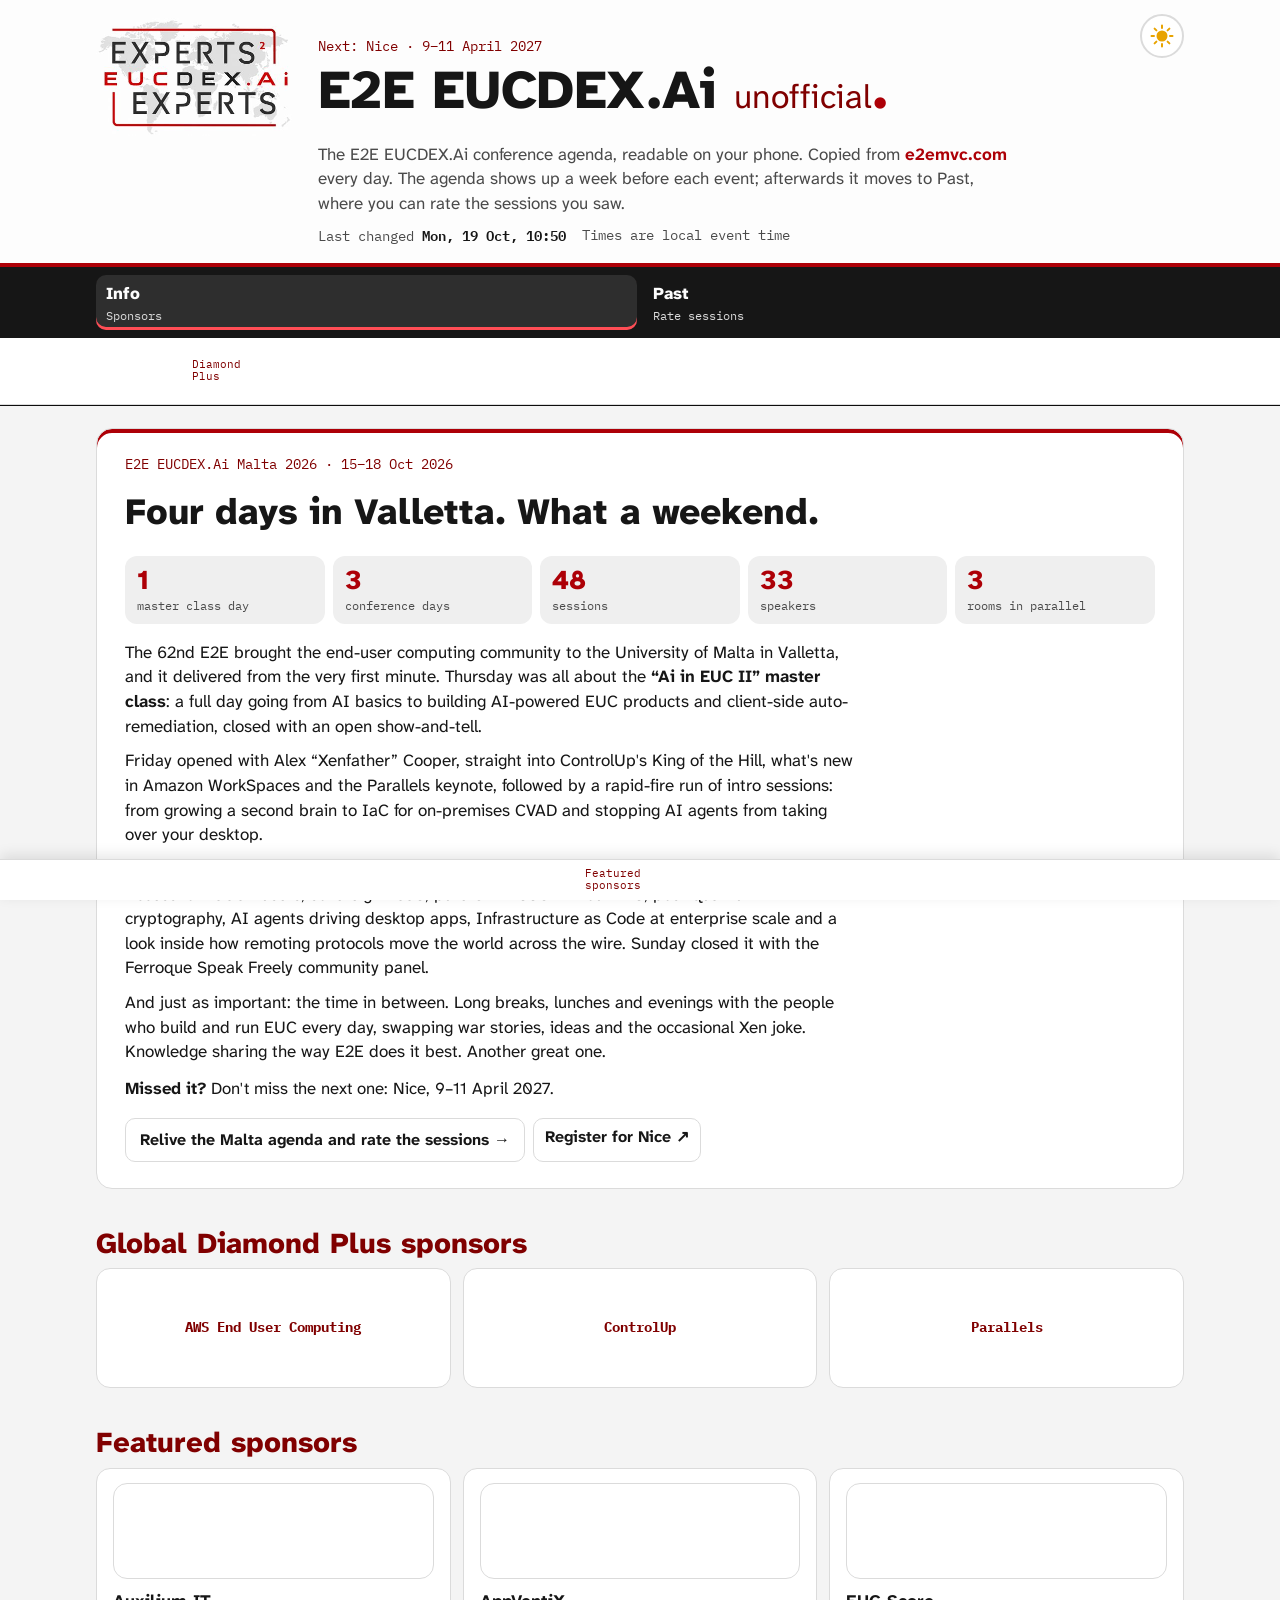
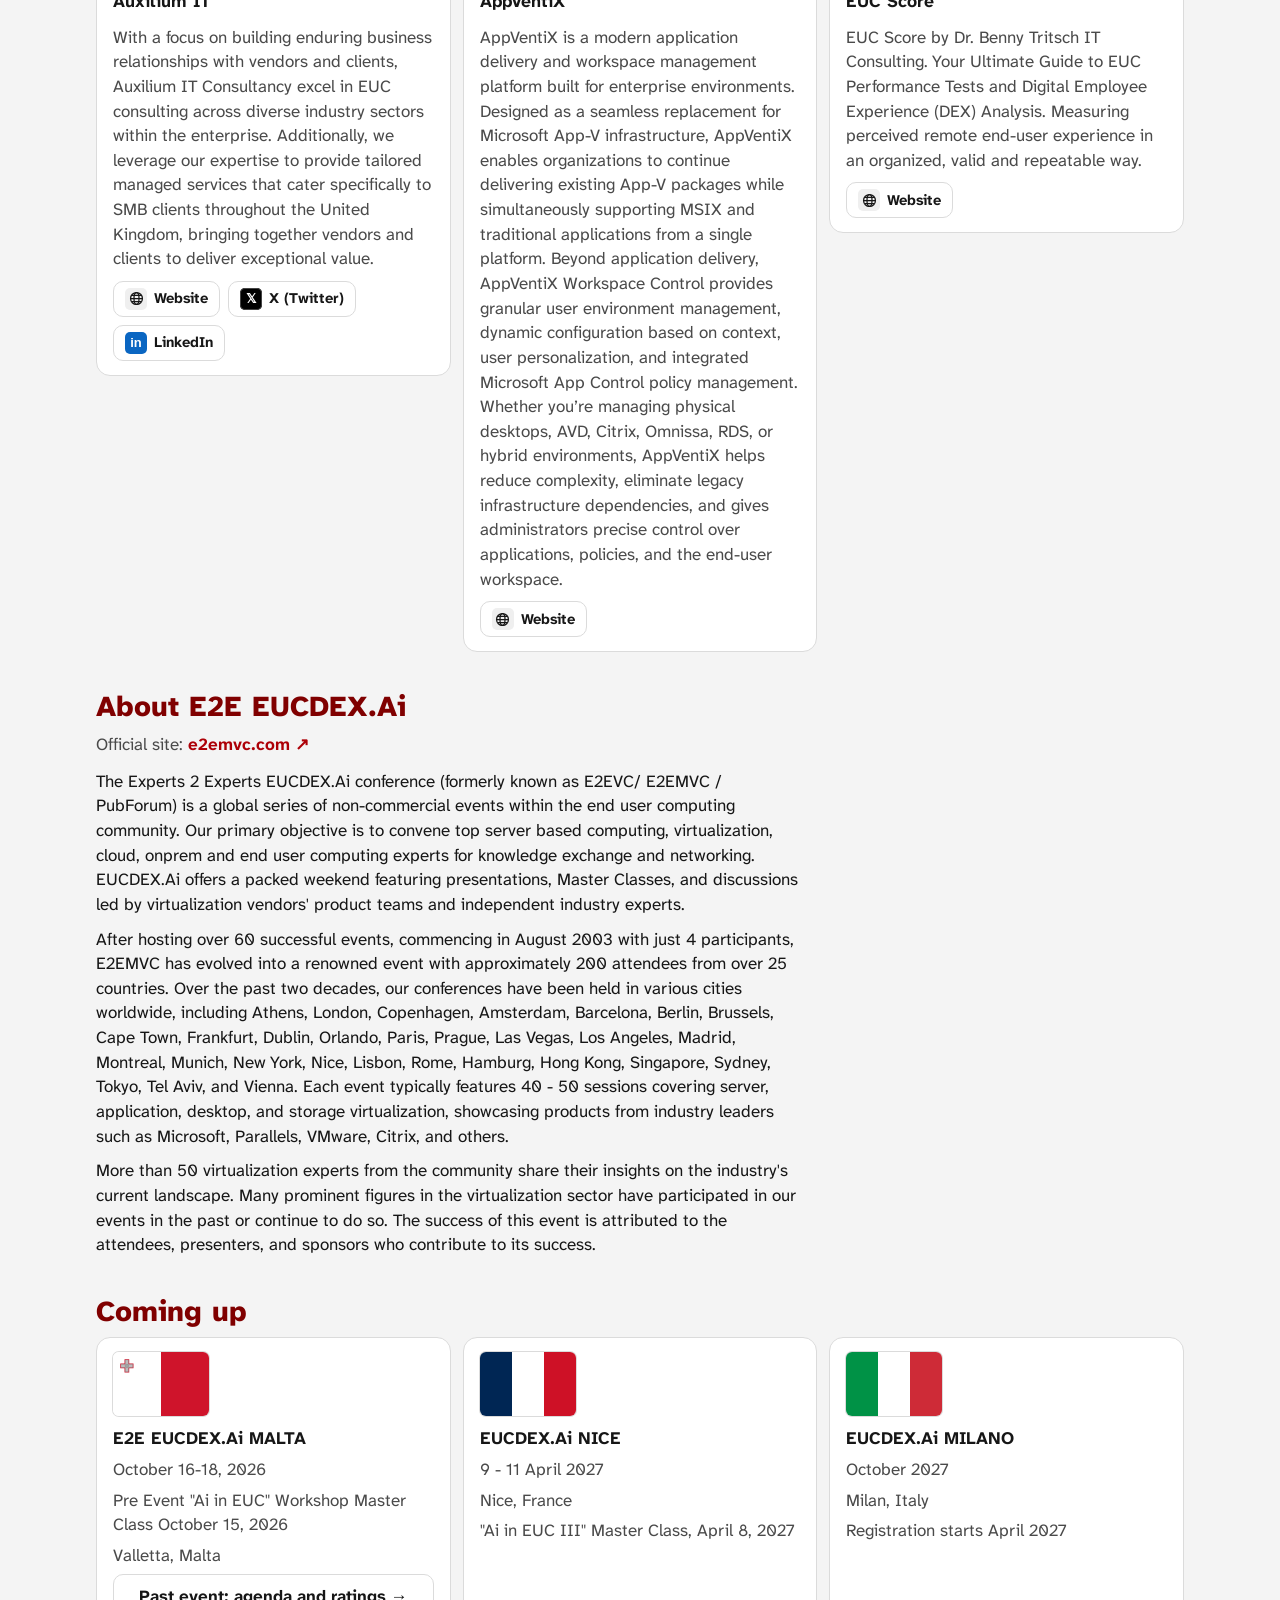
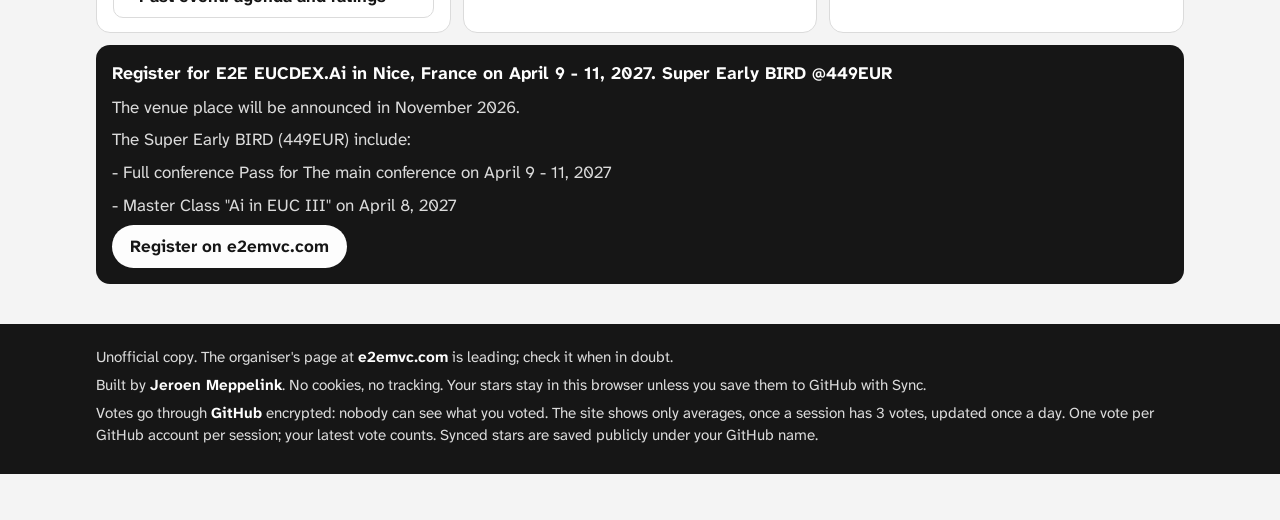
==== commit ac0f36cf: "Show tools only where they help No search, My agenda or Sync on Info and the Past list; only search " ====
--- a/site/index.html
+++ b/site/index.html
@@ -67,6 +67,7 @@
 }
 
 * { box-sizing: border-box; }
+[hidden] { display: none !important; }
 html { -webkit-text-size-adjust: 100%; }
 body {
   margin: 0; background: var(--ground); color: var(--text);
@@ -444,7 +445,7 @@
   <div class="sponsor-strip top" id="diamondStrip" hidden></div>
 </nav>
 <main class="wrap">
-  <div class="tools">
+  <div class="tools" id="tools">
     <div class="search">
       <label class="sr" for="q">Search sessions and speakers</label>
       <input id="q" type="search" placeholder="Search sessions or speakers" autocomplete="off">
@@ -529,6 +530,10 @@
   let ghName = store.get("e2e-gh", "");
   let starred = new Set(store.get("e2e-stars", []));
   let mineOnly = store.get("e2e-mine", false);
+  // Tools per view: none on Info and the Past list, only search in a past agenda,
+  // search, My agenda and Sync on the live agenda days.
+  const toolMode = () => pastId ? "search" : (day === "info" || day === "past") ? "none" : "all";
+  const mineOn = () => mineOnly && toolMode() === "all";
   let query = "";
   let day = null;
   let demoNow = window.E2E_DEMO || null;
@@ -906,8 +911,8 @@
   }
 
   function matches(s) {
-    if (mineOnly && !starred.has(s.id) && s.kind !== "break") return false;
-    if (mineOnly && s.kind === "break") return false;
+    if (mineOn() && !starred.has(s.id) && s.kind !== "break") return false;
+    if (mineOn() && s.kind === "break") return false;
     if (!query) return true;
     const hay = [s.title, s.description, s.room, ...(s.speakers || []).map(p => displayName(p.name))].join(" ").toLowerCase();
     return query.toLowerCase().split(/\s+/).every(w => hay.includes(w));
@@ -969,13 +974,13 @@
       html += `<p class="note">Official agenda: <a class="official" href="https://e2emvc.com/" rel="noopener">e2emvc.com ↗</a></p>`;
     }
     if (d.updating) html += `<p class="note"><span class="flag">▲</span> The organiser marks this day as still being updated.</p>`;
-    if (!list.length) return html + `<p class="empty">${mineOnly ? "No starred sessions on this day yet. Tap ☆ on a session to add it." : "No sessions match your search on this day."}</p>`;
+    if (!list.length) return html + `<p class="empty">${mineOn() ? "No starred sessions on this day yet. Tap ☆ on a session to add it." : "No sessions match your search on this day."}</p>`;
     let prevEnd = null;
     html += `<div class="${rooms ? "rooms" : ""}" style="${rooms ? `--cols:${rooms.length}` : ""}">`;
     if (rooms) html += `<div class="room-heads" aria-hidden="true"><span class="rh-gap"></span><div class="rh-row">${rooms.map(r => `<span class="rh"${roomStyle(r)}>${esc(r)}</span>`).join("")}</div></div>`;
     for (const [, group] of slotsOf(d, list)) {
       const s0 = group[0];
-      if (prevEnd != null && s0.start && mins(s0.start) - prevEnd >= 20 && !mineOnly && !query) {
+      if (prevEnd != null && s0.start && mins(s0.start) - prevEnd >= 20 && !mineOn() && !query) {
         const gs = prevEnd, ge = mins(s0.start);
         const lunch = ge - gs >= 30 && gs < 14 * 60 && ge > 12 * 60;
         html += `<div class="gap"><b>${lunch ? "Lunch break" : "Break"}</b> · ${String(Math.floor(gs / 60)).padStart(2, "0")}:${String(gs % 60).padStart(2, "0")}–${esc(s0.start)}</div>`;
@@ -1214,7 +1219,11 @@
     $("#updated").textContent = fmtStamp(agenda.updatedAt);
     if (!pastId && day !== "info" && day !== "past" && !liveDays().some(d => d.date === day)) day = "info";
     renderTabs();
-    const sync = renderSync();
+    const mode = toolMode();
+    $("#tools").hidden = mode === "none";
+    $("#mineBtn").hidden = $("#syncBtn").hidden = mode !== "all";
+    if (mode === "none" && query) { query = ""; $("#q").value = ""; }
+    const sync = mode === "all" ? renderSync() : "";
     if (_on(query)) {
       $("#top").innerHTML = "";
       $("#list").innerHTML = tty(query);
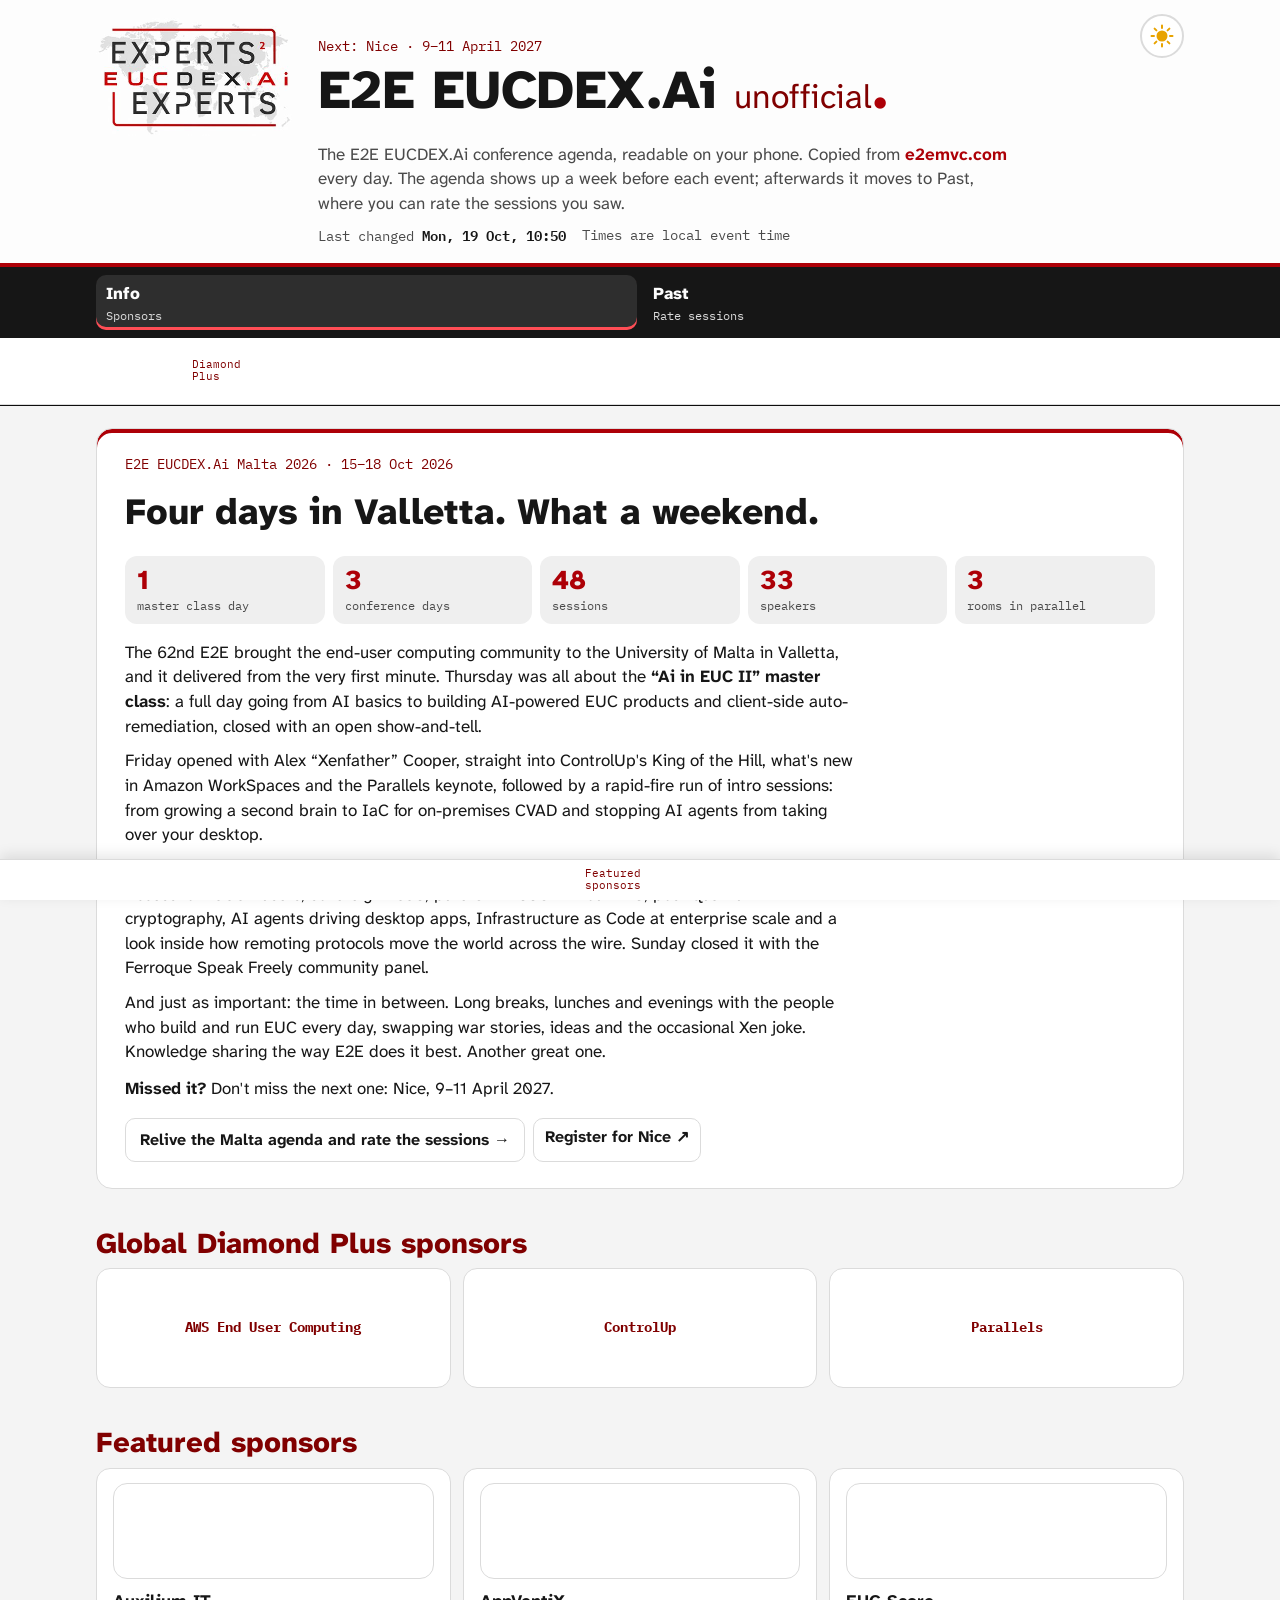
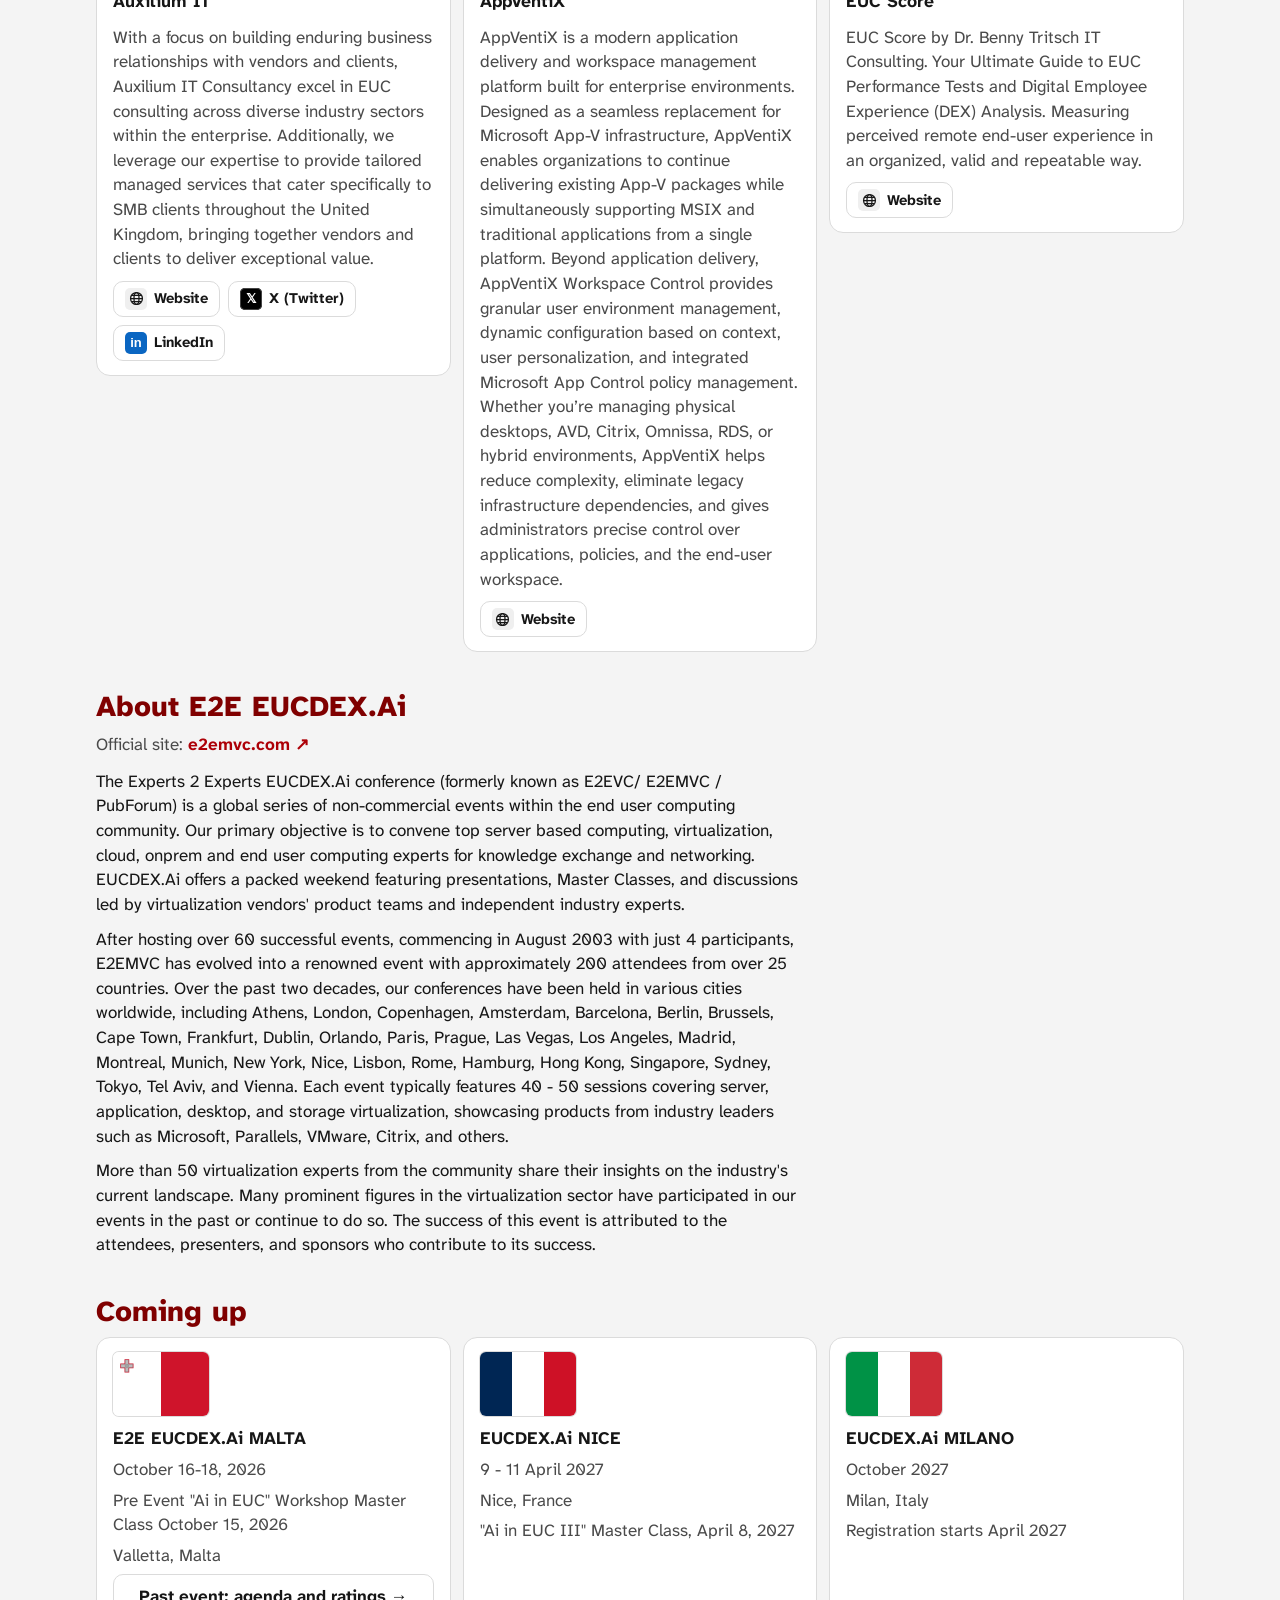
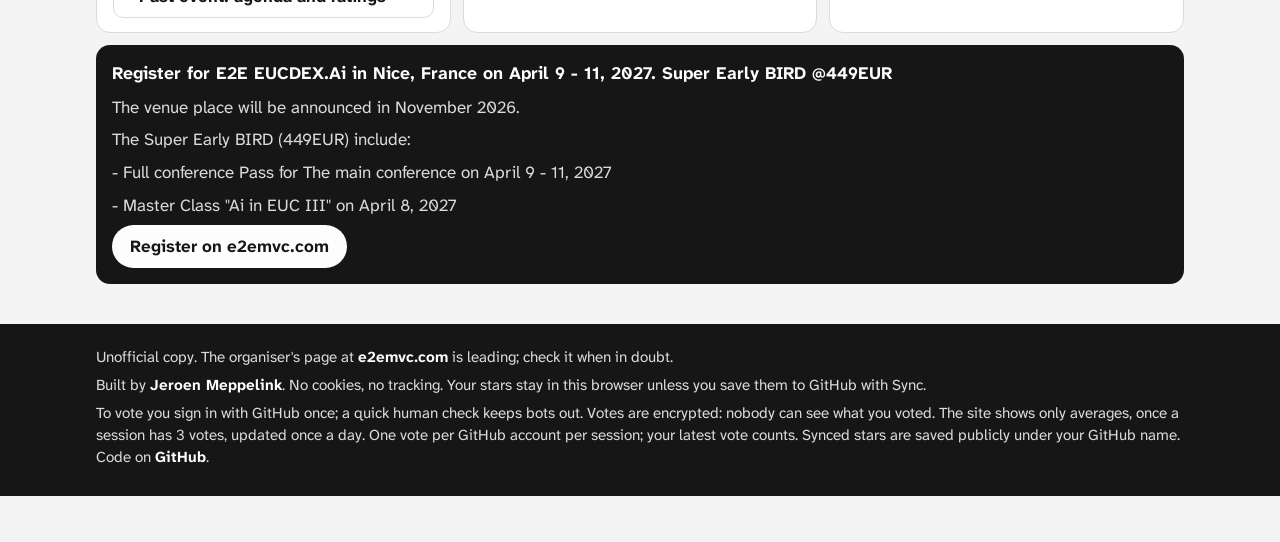
==== commit 9fb20a47: "Vote on the site itself: GitHub sign-in, human check, signed ballots - "Sign in with GitHub" once pe" ====
--- a/site/index.html
+++ b/site/index.html
@@ -392,11 +392,21 @@
 .rating .avg small { font-weight: 400; color: var(--text-2); }
 .rating .avg.none { font-weight: 400; color: var(--text-2); }
 .rate-btns { display: inline-flex; gap: 2px; }
-.rate-btns a { display: inline-grid; place-items: center; width: 2.1rem; height: 2.1rem; border-radius: 8px; font-size: 1.25rem; line-height: 1; color: var(--line); font-weight: 400; }
-.rate-btns a.on { color: var(--star); }
-.rate-btns:hover a { color: var(--star); }
-.rate-btns a:hover ~ a { color: var(--line); }
-.rate-btns a:focus-visible { outline-offset: 0; }
+.rate-btns button { all: unset; cursor: pointer; display: inline-grid; place-items: center; width: 2.1rem; height: 2.1rem; border-radius: 8px; font-size: 1.25rem; line-height: 1; color: var(--line); font-weight: 400; }
+.rate-btns button.on { color: var(--star); }
+.rate-btns:hover button { color: var(--star); }
+.rate-btns button:hover ~ button { color: var(--line); }
+.rate-btns button:focus-visible { outline: 3px solid var(--focus); outline-offset: 0; }
+/* Bottom sheet for sign-in and the human check */
+.sheet { position: fixed; left: 50%; transform: translateX(-50%); bottom: calc(60px + env(safe-area-inset-bottom, 0px)); z-index: 12;
+  width: min(30rem, calc(100% - 24px)); background: var(--card); color: var(--text); border: 1px solid var(--line); border-top: 4px solid var(--e2e-red);
+  border-radius: 14px; padding: 14px 16px; box-shadow: 0 10px 30px #0004; display: grid; gap: 8px; }
+.sheet p { margin: 0; }
+.sheet .note { font-size: .92rem; }
+.toggle.primary { background: var(--e2e-ink); color: #FFFFFF; border-color: var(--e2e-ink); }
+:root[data-theme="dark"] .toggle.primary { background: #FFFFFF; color: #161616; }
+.who-am-i { font-family: var(--mono); font-size: .85rem; color: var(--text-2); }
+.linkish { all: unset; cursor: pointer; color: var(--change); font-weight: 700; }
 .rate-hint { color: var(--text-2); font-family: var(--mono); font-size: .8rem; }
 /* Recap of an event that has ended */
 .recap { border: 1px solid var(--line); background: var(--card); border-radius: 16px; padding: 20px 18px; display: grid; gap: 12px; box-shadow: inset 0 4px 0 var(--e2e-red); }
@@ -483,10 +493,11 @@
   <div class="wrap">
     <span>Unofficial copy. The organiser's page at <a href="https://e2emvc.com/" rel="noopener">e2emvc.com</a> is leading; check it when in doubt.</span>
     <span>Built by <a href="https://meppie.eu/" rel="noopener">Jeroen Meppelink</a>. No cookies, no tracking. Your stars stay in this browser unless you save them to GitHub with Sync.</span>
-    <span>Votes go through <a href="https://github.com/Meppies/e2e-update-website" rel="noopener">GitHub</a> encrypted: nobody can see what you voted. The site shows only averages, once a session has 3 votes, updated once a day. One vote per GitHub account per session; your latest vote counts. Synced stars are saved publicly under your GitHub name.</span>
+    <span>To vote you sign in with GitHub once; a quick human check keeps bots out. Votes are encrypted: nobody can see what you voted. The site shows only averages, once a session has 3 votes, updated once a day. One vote per GitHub account per session; your latest vote counts. Synced stars are saved publicly under your GitHub name. Code on <a href="https://github.com/Meppies/e2e-update-website" rel="noopener">GitHub</a>.</span>
   </div>
 </footer>
 <aside class="sponsor-strip bottom" id="featuredStrip" aria-label="Featured sponsors" hidden></aside>
+<aside class="sheet" id="sheet" role="dialog" aria-live="polite" hidden></aside>
 <div class="toast" id="toast" role="status" hidden></div>
 
 <script>
@@ -496,6 +507,9 @@
   const REFRESH_MS = 5 * 60 * 1000;
   const RECENT_H = 48;
   const REPO_URL = "https://github.com/Meppies/e2e-update-website";
+  // Vote helper (Cloudflare Worker): GitHub sign-in, human check, and opening the vote issue for you.
+  const WORKER = "https://e2e-votes.meppie.workers.dev";
+  const TS_KEY = "0x4AAAAAAFbWFY-fwAJwJkmg"; // Cloudflare Turnstile site key (public)
   const PREVIEW_DAYS = 7; // the agenda shows up this many days before the first day
   /* A short look back per event, shown once it has ended. Written by hand: no numbers or claims beyond the agenda. */
   const RECAPS = {
@@ -527,7 +541,7 @@
   let renderEv = null;            // event of the sessions being drawn (for votes)
   let myVotes = store.get("e2e-votes", {});
   let syncOpen = false;
-  let ghName = store.get("e2e-gh", "");
+  let auth = store.get("e2e-auth", null); // { login, t, r, e } after "Sign in with GitHub"
   let starred = new Set(store.get("e2e-stars", []));
   let mineOnly = store.get("e2e-mine", false);
   // Tools per view: none on Info and the Past list, only search in a past agenda,
@@ -887,13 +901,103 @@
      issue with the vote encrypted, so the issue does not show the session or the
      stars. A bot counts it (one vote per GitHub account, the latest counts) and
      the site only shows averages of at least 3 votes, updated once a day. */
-  async function voteUrl(key, n) {
+  async function encryptBallot(key, n) {
     const [e, sid] = key.split("/");
     const der = Uint8Array.from(atob(VOTE_KEY), c => c.charCodeAt(0));
     const pub = await crypto.subtle.importKey("spki", der, { name: "RSA-OAEP", hash: "SHA-256" }, false, ["encrypt"]);
     const ct = new Uint8Array(await crypto.subtle.encrypt({ name: "RSA-OAEP" }, pub, new TextEncoder().encode(JSON.stringify({ e, s: sid, n }))));
     let bin = ""; ct.forEach(b => { bin += String.fromCharCode(b); });
-    return `${REPO_URL}/issues/new?` + new URLSearchParams({ template: "rating.yml", title: "Session rating", vote: btoa(bin) });
+    return btoa(bin);
+  }
+
+  /* Sign in with GitHub, once per device. The Worker does the exchange with GitHub and
+     sends the token back in the address; a random check value guards against forgery. */
+  function sheet(html) {
+    const el = $("#sheet");
+    if (!html) { el.hidden = true; el.innerHTML = ""; return; }
+    el.innerHTML = html; el.hidden = false;
+  }
+  function signIn() {
+    const st = [...crypto.getRandomValues(new Uint32Array(4))].map(x => x.toString(36)).join("");
+    try { sessionStorage.setItem("e2e-auth-state", st); sessionStorage.setItem("e2e-auth-return", location.hash.startsWith("#auth=") ? "" : location.hash); } catch {}
+    location.href = `${WORKER}/login?` + new URLSearchParams({ state: st, return: location.origin + location.pathname });
+  }
+  function readAuthHash() {
+    const m = location.hash.match(/^#auth=([A-Za-z0-9_-]+)/);
+    if (!m) return;
+    let p = null, st = null, ret = "";
+    try { p = JSON.parse(decodeURIComponent(escape(atob(m[1].replace(/-/g, "+").replace(/_/g, "/"))))); } catch {}
+    try { st = sessionStorage.getItem("e2e-auth-state"); ret = sessionStorage.getItem("e2e-auth-return") || ""; sessionStorage.removeItem("e2e-auth-state"); sessionStorage.removeItem("e2e-auth-return"); } catch {}
+    try { history.replaceState(null, "", location.pathname + ret); } catch { location.hash = ret; }
+    if (p && p.t && st && p.state === st) {
+      auth = { login: p.login, t: p.t, r: p.r || "", e: p.e || 0 };
+      store.set("e2e-auth", auth);
+      setTimeout(() => toast(`Signed in as @${auth.login}.`), 300);
+    } else if (p && p.error) setTimeout(() => toast(p.error), 300);
+  }
+  function signOut(quiet) {
+    auth = null;
+    try { localStorage.removeItem("e2e-auth"); } catch {}
+    if (!quiet) toast("Signed out on this device.");
+    render();
+  }
+  async function token() {
+    if (!auth) return null;
+    if (auth.e && Date.now() > auth.e) {
+      try {
+        const r = await fetch(WORKER + "/refresh", { method: "POST", headers: { "Content-Type": "application/json" }, body: JSON.stringify({ r: auth.r }) });
+        const j = await r.json();
+        if (!r.ok || !j.t) throw new Error("refresh");
+        auth = { ...auth, ...j }; store.set("e2e-auth", auth);
+      } catch { signOut(true); return null; }
+    }
+    return auth.t;
+  }
+
+  /* Cloudflare Turnstile: usually invisible, asks for a tap only when it is unsure. */
+  let tsLoad = null;
+  function loadTurnstile() {
+    return tsLoad || (tsLoad = new Promise((res, rej) => {
+      const sc = document.createElement("script");
+      sc.src = "https://challenges.cloudflare.com/turnstile/v0/api.js?render=explicit"; sc.async = true;
+      sc.onload = () => res(window.turnstile); sc.onerror = () => { tsLoad = null; rej(new Error("turnstile")); };
+      document.head.appendChild(sc);
+    }));
+  }
+  async function humanToken() {
+    const ts = await loadTurnstile();
+    return new Promise((res, rej) => {
+      sheet(`<p><b>Quick check that you are human…</b></p><div id="tsBox"></div>`);
+      const id = ts.render("#tsBox", {
+        sitekey: TS_KEY, appearance: "interaction-only", action: "vote",
+        callback: (t) => { res(t); setTimeout(() => { try { ts.remove(id); } catch {} }, 0); },
+        "error-callback": () => rej(new Error("turnstile")), "expired-callback": () => rej(new Error("turnstile"))
+      });
+    });
+  }
+  const signInSheet = (why) => sheet(`<p><b>${esc(why)}</b></p>
+    <p class="note">Once per device. Nobody can see what you voted; the site only shows averages. The GitHub app can only open issues in this site's repository.</p>
+    <div class="sync-row"><button class="toggle primary" type="button" data-signin="1">Sign in with GitHub</button><button class="toggle" type="button" data-sheet-close="1">Not now</button></div>`);
+
+  async function castVote(key, n) {
+    const t = await token();
+    if (!t) {
+      try { sessionStorage.setItem("e2e-pending", JSON.stringify({ key, n })); } catch {}
+      signInSheet("Sign in with GitHub to vote");
+      return;
+    }
+    try {
+      const ballot = await encryptBallot(key, n);
+      const human = await humanToken();
+      sheet(`<p><b>Sending your vote…</b></p>`);
+      const r = await fetch(WORKER + "/vote", { method: "POST", headers: { "Content-Type": "application/json", "Authorization": "Bearer " + t }, body: JSON.stringify({ ballot, turnstile: human }) });
+      const j = await r.json().catch(() => ({}));
+      sheet(null);
+      if (r.status === 401) { signOut(true); signInSheet("Please sign in with GitHub again"); return; }
+      if (!r.ok) { toast(j.error || "The vote could not be sent. Please try again."); return; }
+      myVotes[key] = n; store.set("e2e-votes", myVotes); render();
+      toast(`✓ Your ${n}★ is in. It stays private; averages update once a day.`);
+    } catch { sheet(null); toast("The vote could not be sent. Please try again."); }
   }
   function rateHtml(s, date) {
     if (s.kind === "break" || !renderEv) return "";
@@ -905,9 +1009,9 @@
     const avg = st
       ? `<span class="avg" title="Average rating">★ ${st.avg.toFixed(1)} <small>average</small></span>`
       : `<span class="avg none">No average yet</span>`;
-    const btns = open ? `<span class="rate-btns" role="group" aria-label="Rate this session (opens GitHub)">${[1, 2, 3, 4, 5].map(n =>
-      `<a class="${n <= mine ? "on" : ""}" href="${REPO_URL}/issues/new?template=rating.yml" rel="noopener" data-vote="${n}" data-key="${esc(key)}" aria-label="Give ${n} star${n > 1 ? "s" : ""}">★</a>`).join("")}</span>` : "";
-    return `<div class="rating">${avg}${btns}${open ? `<span class="rate-hint">${mine ? `your vote: ${mine}★ (private)` : "private vote via GitHub"}</span>` : ""}</div>`;
+    const btns = open ? `<span class="rate-btns" role="group" aria-label="Rate this session">${[1, 2, 3, 4, 5].map(n =>
+      `<button type="button" class="${n <= mine ? "on" : ""}" data-vote="${n}" data-key="${esc(key)}" aria-label="Give ${n} star${n > 1 ? "s" : ""}">★</button>`).join("")}</span>` : "";
+    return `<div class="rating">${avg}${btns}${open ? `<span class="rate-hint">${mine ? `your vote: ${mine}★ (private)` : auth ? "private vote" : "sign in with GitHub to vote"}</span>` : ""}</div>`;
   }
 
   function matches(s) {
@@ -1042,23 +1146,36 @@
       <div class="events">${items}</div></section></div>`;
   }
 
-  function favUrl() {
-    return `${REPO_URL}/issues/new?` + new URLSearchParams({ template: "favourites.yml", title: "Favourites", favourites: [...starred].sort().join("\n") });
-  }
   function renderSync() {
     if (!syncOpen) return "";
+    if (!auth) return `<section class="panel sync" aria-label="Sync your stars">
+      <h2>Take your stars to another device</h2>
+      <p class="note">Stars live in this browser. Sign in with GitHub (free account) to save them, then sign in on your other phone or computer to get them back. The saved list is public, like everything in the site's repository.</p>
+      <div class="sync-row"><button class="toggle primary" type="button" data-signin="1">Sign in with GitHub</button></div>
+    </section>`;
     return `<section class="panel sync" aria-label="Sync your stars">
       <h2>Take your stars to another device</h2>
-      <p class="note">Stars live in this browser. Save them to GitHub (free account needed), then load them anywhere with your GitHub name. The saved list is public.</p>
-      <div class="sync-row"><a class="toggle" href="${esc(favUrl())}" target="_blank" rel="noopener" data-savefavs="1">⇧ Save ${starred.size} star${starred.size === 1 ? "" : "s"} to GitHub</a><span class="rate-hint">then press Submit on GitHub</span></div>
-      <form class="sync-row" id="syncForm"><label class="sr" for="ghUser">Your GitHub name</label>
-        <input id="ghUser" autocomplete="username" autocapitalize="off" spellcheck="false" placeholder="Your GitHub name" value="${esc(ghName)}">
-        <button class="toggle" type="submit">⇩ Load</button></form>
+      <p class="who-am-i">Signed in as @${esc(auth.login)} · <button class="linkish" type="button" data-signout="1">Sign out</button></p>
+      <div class="sync-row">
+        <button class="toggle" type="button" data-savefavs="1">⇧ Save ${starred.size} star${starred.size === 1 ? "" : "s"}</button>
+        <button class="toggle" type="button" data-loadfavs="1">⇩ Get my saved stars</button>
+      </div>
+      <p class="note">Saved stars are ready on your other devices a minute or two later. The saved list is public.</p>
     </section>`;
+  }
+  async function saveFavs() {
+    const t = await token();
+    if (!t) { signInSheet("Sign in with GitHub to save your stars"); return; }
+    try {
+      const r = await fetch(WORKER + "/favourites", { method: "POST", headers: { "Content-Type": "application/json", "Authorization": "Bearer " + t }, body: JSON.stringify({ stars: [...starred].sort() }) });
+      const j = await r.json().catch(() => ({}));
+      if (r.status === 401) { signOut(true); signInSheet("Please sign in with GitHub again"); return; }
+      toast(r.ok ? `✓ Saved ${j.n} stars. Ready on your other devices in a minute or two.` : (j.error || "Could not save your stars."));
+    } catch { toast("Could not save your stars. Please try again."); }
   }
   async function loadFavs(name, quiet) {
     name = String(name || "").trim().replace(/^@/, "").toLowerCase();
-    if (!/^[a-z0-9-]{1,39}$/.test(name)) { if (!quiet) toast("That is not a GitHub name."); return; }
+    if (!/^[a-z0-9-]{1,39}$/.test(name)) return;
     try {
       const res = await fetch(`favs/${name}.json?t=${Date.now()}`, { cache: "no-store" });
       if (!res.ok) { if (!quiet) toast(`No saved stars for ${name} yet. Save them first; it takes a minute or two.`); return; }
@@ -1066,7 +1183,6 @@
       const before = starred.size;
       (f.stars || []).forEach(id => starred.add(id));
       store.set("e2e-stars", [...starred]);
-      ghName = name; store.set("e2e-gh", name);
       if (!quiet) toast(`Loaded ${(f.stars || []).length} stars from GitHub (${starred.size - before} new).`);
       render();
     } catch { if (!quiet) toast("Could not reach the saved stars. Try again later."); }
@@ -1281,7 +1397,12 @@
       if (pastIndex[0] && phase() !== "during") await ensureArchive(pastIndex[0].id);
       if (initial || !day) await route(readHash());
       render();
-      if (initial && ghName) loadFavs(ghName, true);
+      if (initial && auth) {
+        loadFavs(auth.login, true);
+        let pend = null;
+        try { pend = JSON.parse(sessionStorage.getItem("e2e-pending") || "null"); sessionStorage.removeItem("e2e-pending"); } catch {}
+        if (pend && pend.key && pend.n) castVote(pend.key, pend.n);
+      }
       if (changed && phase() === "during" && !pastId) toast("▲ Agenda updated " + fmtClock(next.updatedAt));
     } catch (e) {
       if (initial) $("#list").innerHTML = `<p class="empty">The agenda could not be loaded (${esc(e.message)}). Check your connection and reload, or open <a href="https://e2emvc.com/">e2emvc.com</a>.</p>`;
@@ -1304,20 +1425,12 @@
       return;
     }
     const v = e.target.closest("[data-vote]");
-    if (v) {
-      e.preventDefault();
-      const n = Number(v.dataset.vote), key = v.dataset.key;
-      // Open the tab now (inside the tap, so it is not blocked), fill in the address once the vote is encrypted.
-      const w = window.open("", "_blank");
-      voteUrl(key, n).then(url => {
-        if (w) { try { w.opener = null; } catch {} w.location.href = url; } else location.href = url;
-        const first = !Object.keys(myVotes).length;
-        myVotes[key] = n; store.set("e2e-votes", myVotes);
-        toast(first ? "GitHub opens with your vote encrypted. Press Submit. Nobody sees what you voted; the site shows averages from 3 votes, updated daily." : `Press Submit on GitHub to count your ${n}★.`);
-        render();
-      }, () => { if (w) w.close(); toast("Your browser could not encrypt the vote. Try another browser."); });
-      return;
-    }
+    if (v) { castVote(v.dataset.key, Number(v.dataset.vote)); return; }
+    if (e.target.closest("[data-signin]")) { signIn(); return; }
+    if (e.target.closest("[data-signout]")) { signOut(false); return; }
+    if (e.target.closest("[data-sheet-close]")) { sheet(null); try { sessionStorage.removeItem("e2e-pending"); } catch {} return; }
+    if (e.target.closest("[data-savefavs]")) { saveFavs(); return; }
+    if (e.target.closest("[data-loadfavs]")) { if (auth) loadFavs(auth.login, false); return; }
     const star = e.target.closest("[data-star]");
     if (star) {
       const id = star.dataset.star;
@@ -1396,14 +1509,13 @@
 
   $("#mineBtn").addEventListener("click", () => { mineOnly = !mineOnly; store.set("e2e-mine", mineOnly); render(); });
   $("#syncBtn").addEventListener("click", () => { syncOpen = !syncOpen; render(); if (syncOpen) $("#top").scrollIntoView({ block: "nearest" }); });
-  document.addEventListener("input", (e) => { if (e.target.id === "ghUser") ghName = e.target.value; });
-  document.addEventListener("submit", (e) => { if (e.target.id === "syncForm") { e.preventDefault(); loadFavs($("#ghUser").value, false); } });
   let qt;
   $("#q").addEventListener("input", (e) => { clearTimeout(qt); qt = setTimeout(() => { query = e.target.value.trim(); render(); }, 150); });
   window.addEventListener("hashchange", () => { const r = readHash(); if (r) route(r).then(render); });
   document.addEventListener("visibilitychange", () => { if (!document.hidden) load(false); });
   setInterval(() => { if (document.activeElement?.id !== "ghUser") load(false); }, REFRESH_MS);
   setInterval(() => { if (document.activeElement?.id !== "ghUser") render(); }, 60 * 1000);
+  readAuthHash();
   load(true);
 })();
 </script>
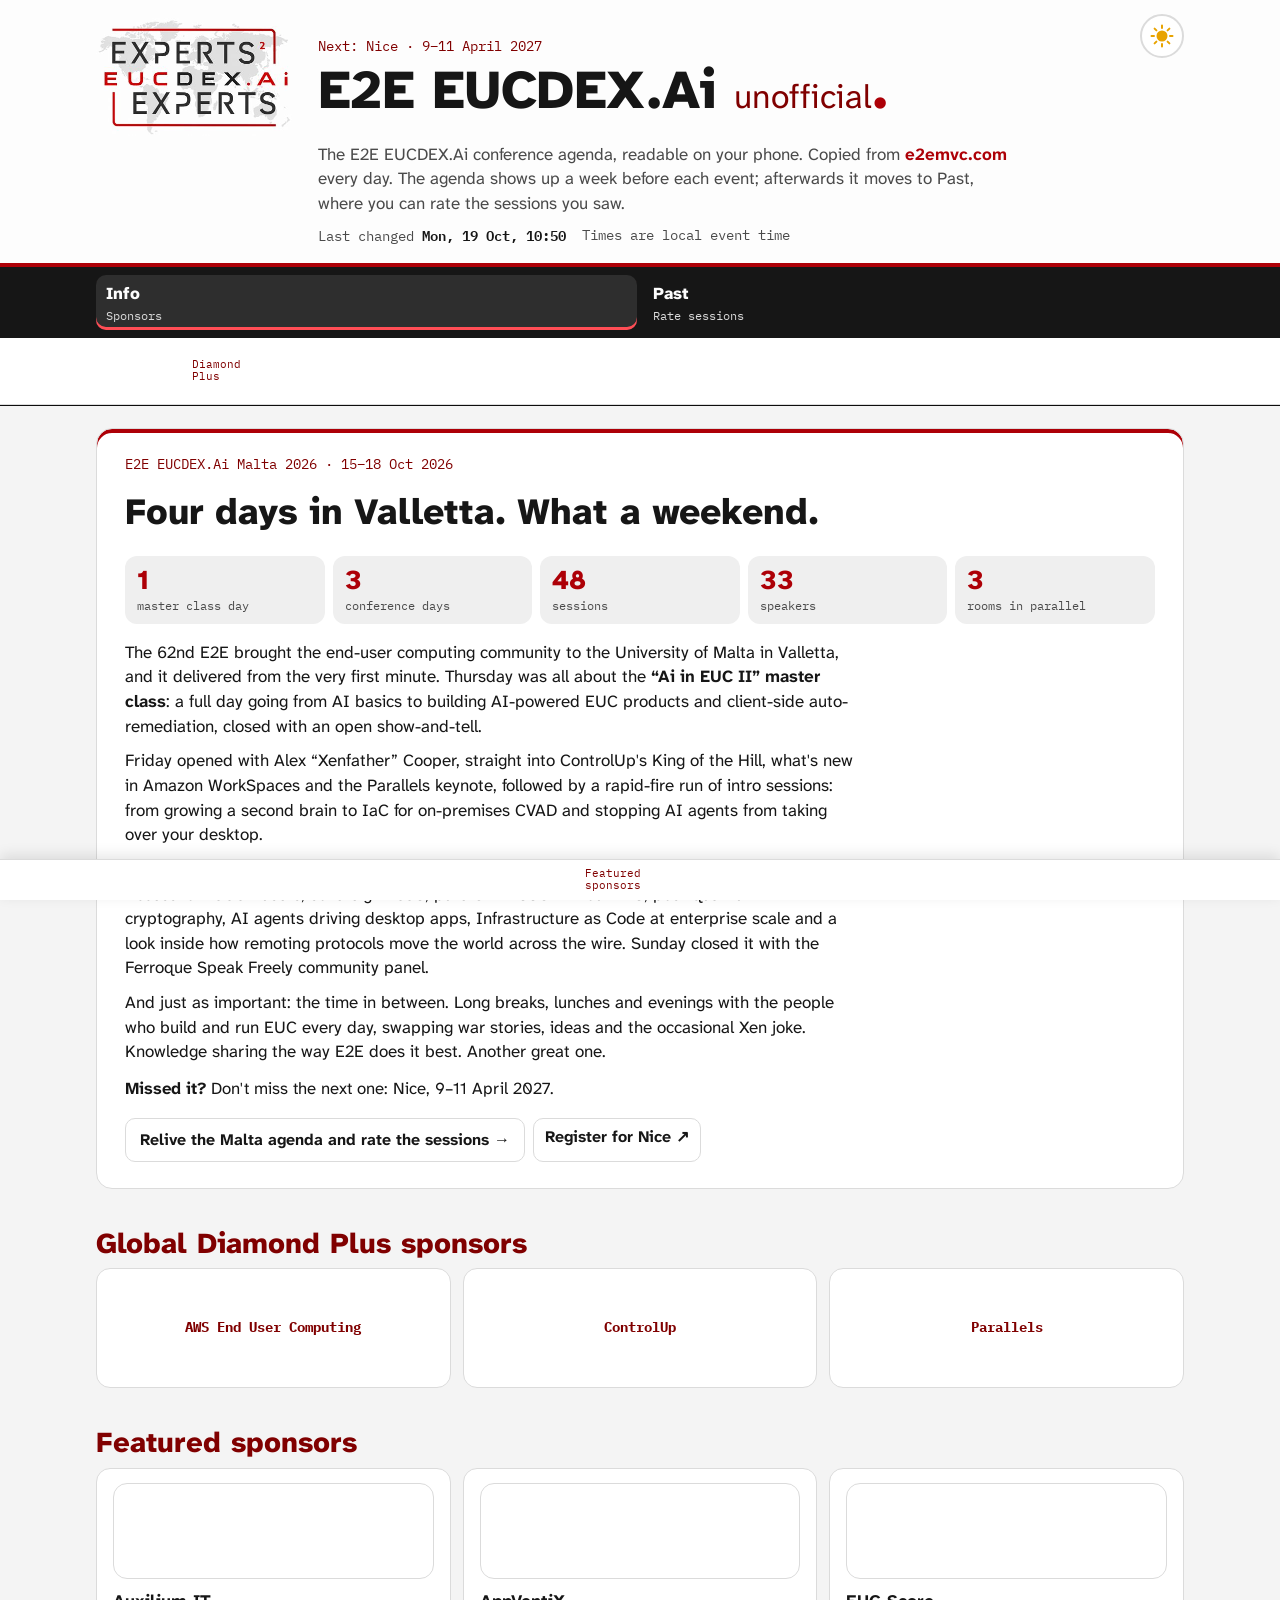
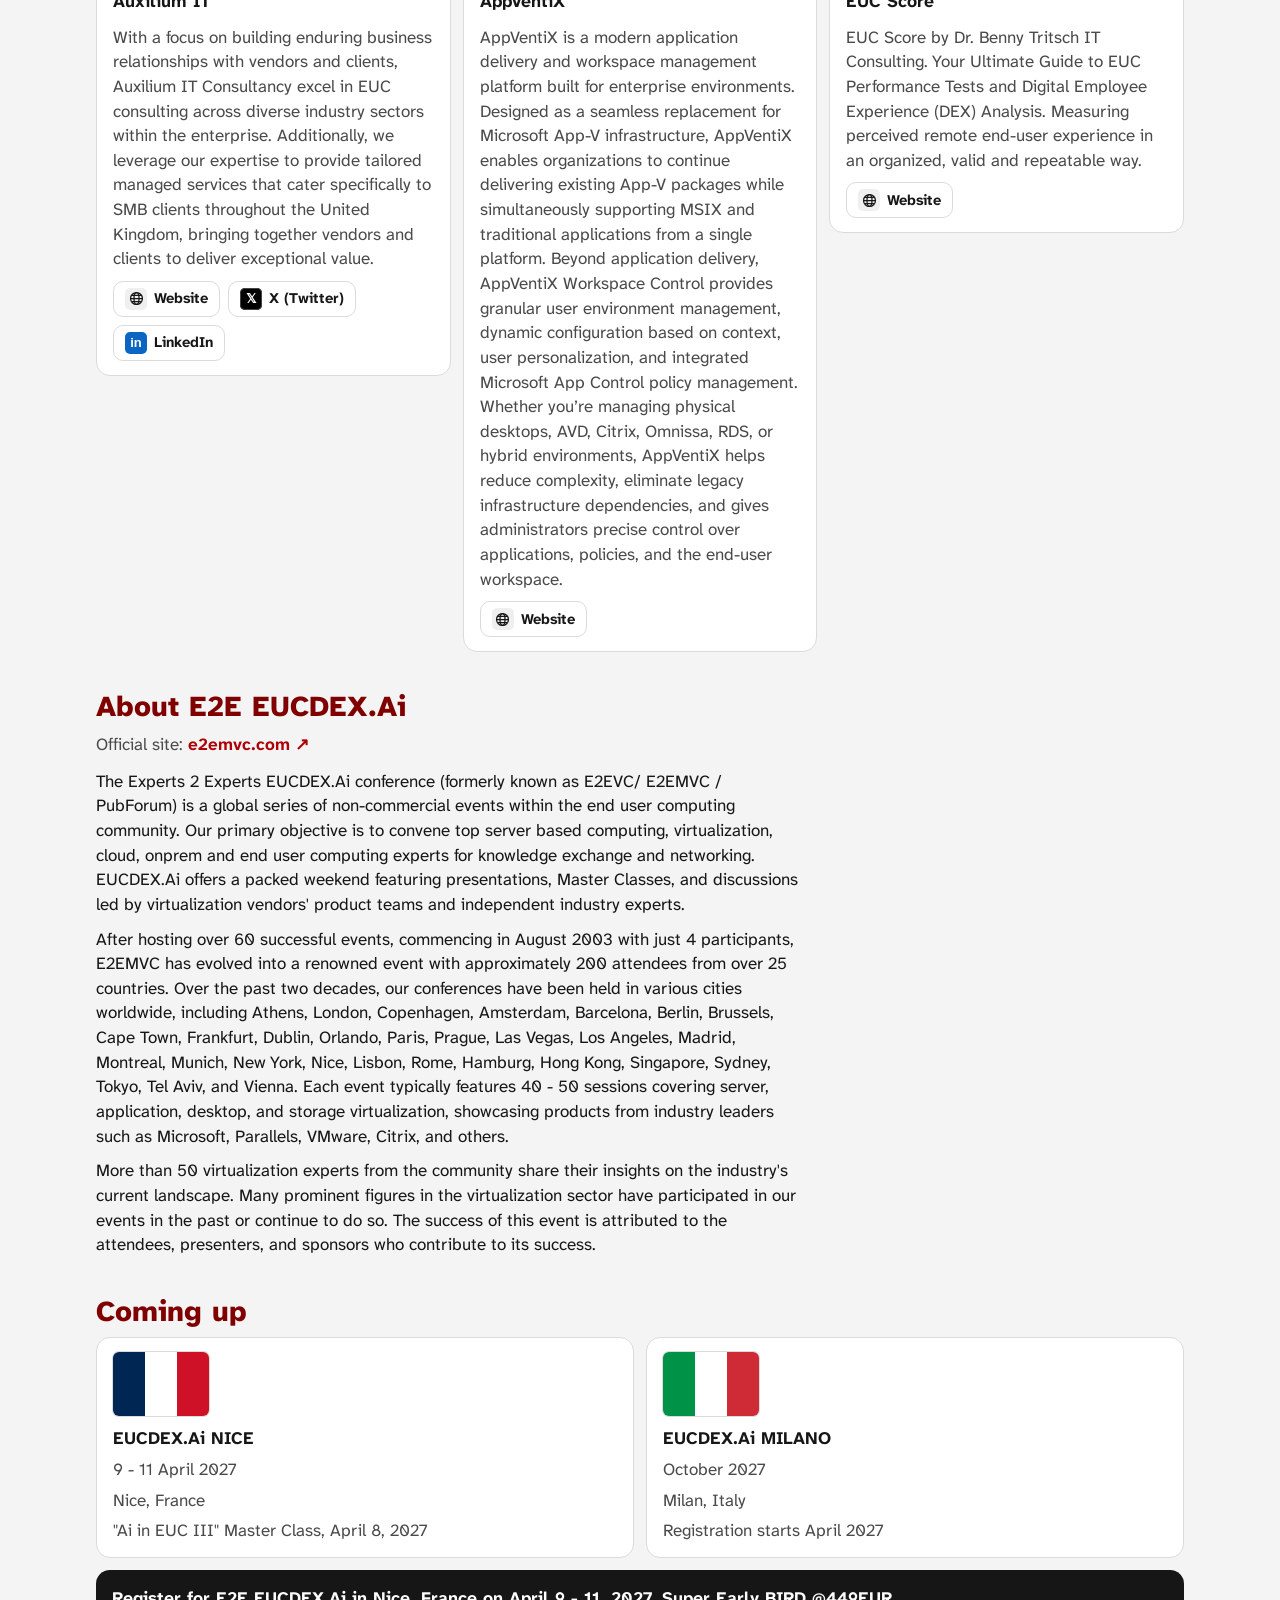
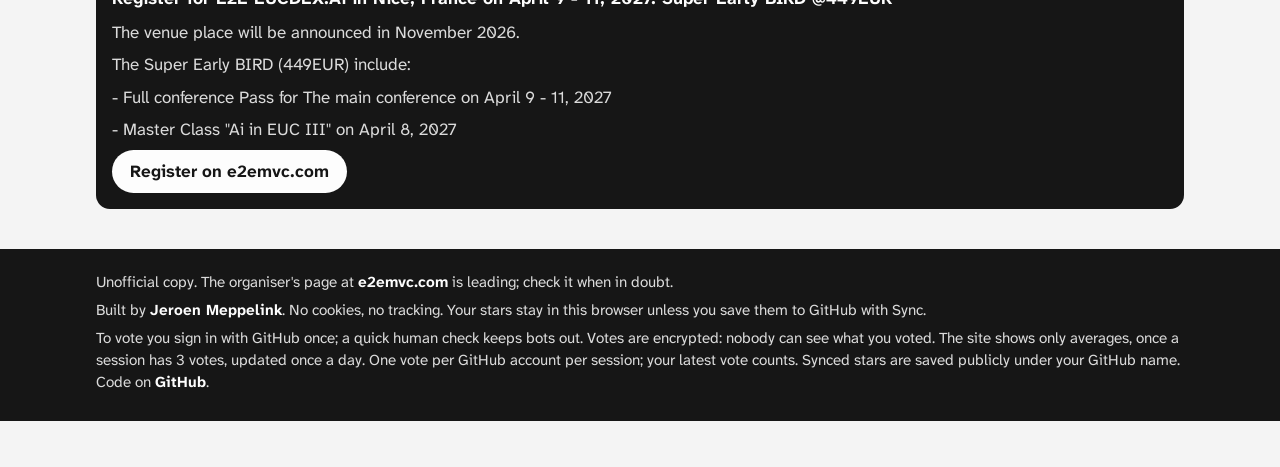
==== commit 8fc815c7: "Leave ended events out of Coming up; they are under Past Co-Authored-By: Claude Opus 5.5 <noreply@an" ====
--- a/site/index.html
+++ b/site/index.html
@@ -405,6 +405,7 @@
 .sheet .note { font-size: .92rem; }
 .toggle.primary { background: var(--e2e-ink); color: #FFFFFF; border-color: var(--e2e-ink); }
 :root[data-theme="dark"] .toggle.primary { background: #FFFFFF; color: #161616; }
+.slides-btn { padding: 5px 12px; font-size: .9rem; }
 .who-am-i { font-family: var(--mono); font-size: .85rem; color: var(--text-2); }
 .linkish { all: unset; cursor: pointer; color: var(--change); font-weight: 700; }
 .rate-hint { color: var(--text-2); font-family: var(--mono); font-size: .8rem; }
@@ -747,7 +748,11 @@
     }
     if ((i.upcoming || []).length) {
       out.push(`<section><h2>Coming up</h2>
-        <div class="events">${i.upcoming.map(e => {
+        <div class="events">${i.upcoming.filter(e => {
+          // e2emvc.com keeps an event in its list for a while after it ended; past events live under Past.
+          const text = e.title + " " + (e.lines || []).join(" ");
+          return !pastIndex.some(p => new RegExp("\\b" + p.place + "\\b", "i").test(e.title) && text.includes(p.start.slice(0, 4)));
+        }).map(e => {
           const text = e.title + " " + (e.lines || []).join(" ");
           const past = pastIndex.find(p => new RegExp("\\b" + p.place + "\\b", "i").test(e.title) && text.includes(p.start.slice(0, 4)));
           const current = !past && ev && ph !== "after" && new RegExp("\\b" + ev.place + "\\b", "i").test(e.title);
@@ -917,7 +922,10 @@
     if (!html) { el.hidden = true; el.innerHTML = ""; return; }
     el.innerHTML = html; el.hidden = false;
   }
-  function signIn() {
+  async function signIn() {
+    // Check the vote helper first, so nobody is sent to GitHub when it cannot be reached.
+    try { await fetch(WORKER + "/", { mode: "no-cors", cache: "no-store" }); }
+    catch { sheet(null); toast("Voting is not available right now. Please try again a bit later."); return; }
     const st = [...crypto.getRandomValues(new Uint32Array(4))].map(x => x.toString(36)).join("");
     try { sessionStorage.setItem("e2e-auth-state", st); sessionStorage.setItem("e2e-auth-return", location.hash.startsWith("#auth=") ? "" : location.hash); } catch {}
     location.href = `${WORKER}/login?` + new URLSearchParams({ state: st, return: location.origin + location.pathname });
@@ -979,6 +987,33 @@
     <p class="note">Once per device. Nobody can see what you voted; the site only shows averages. The GitHub app can only open issues in this site's repository.</p>
     <div class="sync-row"><button class="toggle primary" type="button" data-signin="1">Sign in with GitHub</button><button class="toggle" type="button" data-sheet-close="1">Not now</button></div>`);
 
+  /* Slides after voting (switched on per event by publishing slides/<event>.json,
+     a plain list of session ids that have slides; the files stay private). */
+  const slideSets = {};
+  function ensureSlides(evId) {
+    if (slideSets[evId] !== undefined) return;
+    slideSets[evId] = null;
+    getJSON(`slides/${encodeURIComponent(evId)}.json`).then(list => {
+      slideSets[evId] = Array.isArray(list) && list.length ? new Set(list) : null;
+      if (slideSets[evId]) render();
+    });
+  }
+  async function downloadSlides(key) {
+    const t = await token();
+    if (!t) { signInSheet("Sign in with GitHub to get the slides"); return; }
+    sheet(`<p><b>Fetching the slides…</b></p>`);
+    try {
+      const r = await fetch(`${WORKER}/slides?` + new URLSearchParams({ key }), { headers: { "Authorization": "Bearer " + t } });
+      if (!r.ok) { const j = await r.json().catch(() => ({})); sheet(null); toast(j.error || "The slides could not be fetched."); return; }
+      const blob = await r.blob();
+      const name = ((r.headers.get("Content-Disposition") || "").match(/filename="([^"]+)"/) || [])[1] || "slides";
+      const a = document.createElement("a");
+      a.href = URL.createObjectURL(blob); a.download = name; document.body.appendChild(a); a.click();
+      setTimeout(() => { URL.revokeObjectURL(a.href); a.remove(); }, 2000);
+      sheet(null);
+    } catch { sheet(null); toast("The slides could not be fetched. Please try again."); }
+  }
+
   async function castVote(key, n) {
     const t = await token();
     if (!t) {
@@ -990,7 +1025,7 @@
       const ballot = await encryptBallot(key, n);
       const human = await humanToken();
       sheet(`<p><b>Sending your vote…</b></p>`);
-      const r = await fetch(WORKER + "/vote", { method: "POST", headers: { "Content-Type": "application/json", "Authorization": "Bearer " + t }, body: JSON.stringify({ ballot, turnstile: human }) });
+      const r = await fetch(WORKER + "/vote", { method: "POST", headers: { "Content-Type": "application/json", "Authorization": "Bearer " + t }, body: JSON.stringify({ ballot, key, turnstile: human }) });
       const j = await r.json().catch(() => ({}));
       sheet(null);
       if (r.status === 401) { signOut(true); signInSheet("Please sign in with GitHub again"); return; }
@@ -1011,7 +1046,12 @@
       : `<span class="avg none">No average yet</span>`;
     const btns = open ? `<span class="rate-btns" role="group" aria-label="Rate this session">${[1, 2, 3, 4, 5].map(n =>
       `<button type="button" class="${n <= mine ? "on" : ""}" data-vote="${n}" data-key="${esc(key)}" aria-label="Give ${n} star${n > 1 ? "s" : ""}">★</button>`).join("")}</span>` : "";
-    return `<div class="rating">${avg}${btns}${open ? `<span class="rate-hint">${mine ? `your vote: ${mine}★ (private)` : auth ? "private vote" : "sign in with GitHub to vote"}</span>` : ""}</div>`;
+    const hasSlides = slideSets[renderEv.id] && slideSets[renderEv.id].has(s.id);
+    if (slideSets[renderEv.id] === undefined) ensureSlides(renderEv.id);
+    const slidesHtml = !hasSlides ? "" : mine
+      ? `<button class="toggle slides-btn" type="button" data-slides="${esc(key)}">⬇ Slides</button>`
+      : `<span class="rate-hint">🔒 slides unlock after your vote</span>`;
+    return `<div class="rating">${avg}${btns}${open ? `<span class="rate-hint">${mine ? `your vote: ${mine}★ (private)` : auth ? "private vote" : "sign in with GitHub to vote"}</span>` : ""}${slidesHtml}</div>`;
   }
 
   function matches(s) {
@@ -1427,6 +1467,8 @@
     const v = e.target.closest("[data-vote]");
     if (v) { castVote(v.dataset.key, Number(v.dataset.vote)); return; }
     if (e.target.closest("[data-signin]")) { signIn(); return; }
+    const sl = e.target.closest("[data-slides]");
+    if (sl) { downloadSlides(sl.dataset.slides); return; }
     if (e.target.closest("[data-signout]")) { signOut(false); return; }
     if (e.target.closest("[data-sheet-close]")) { sheet(null); try { sessionStorage.removeItem("e2e-pending"); } catch {} return; }
     if (e.target.closest("[data-savefavs]")) { saveFavs(); return; }
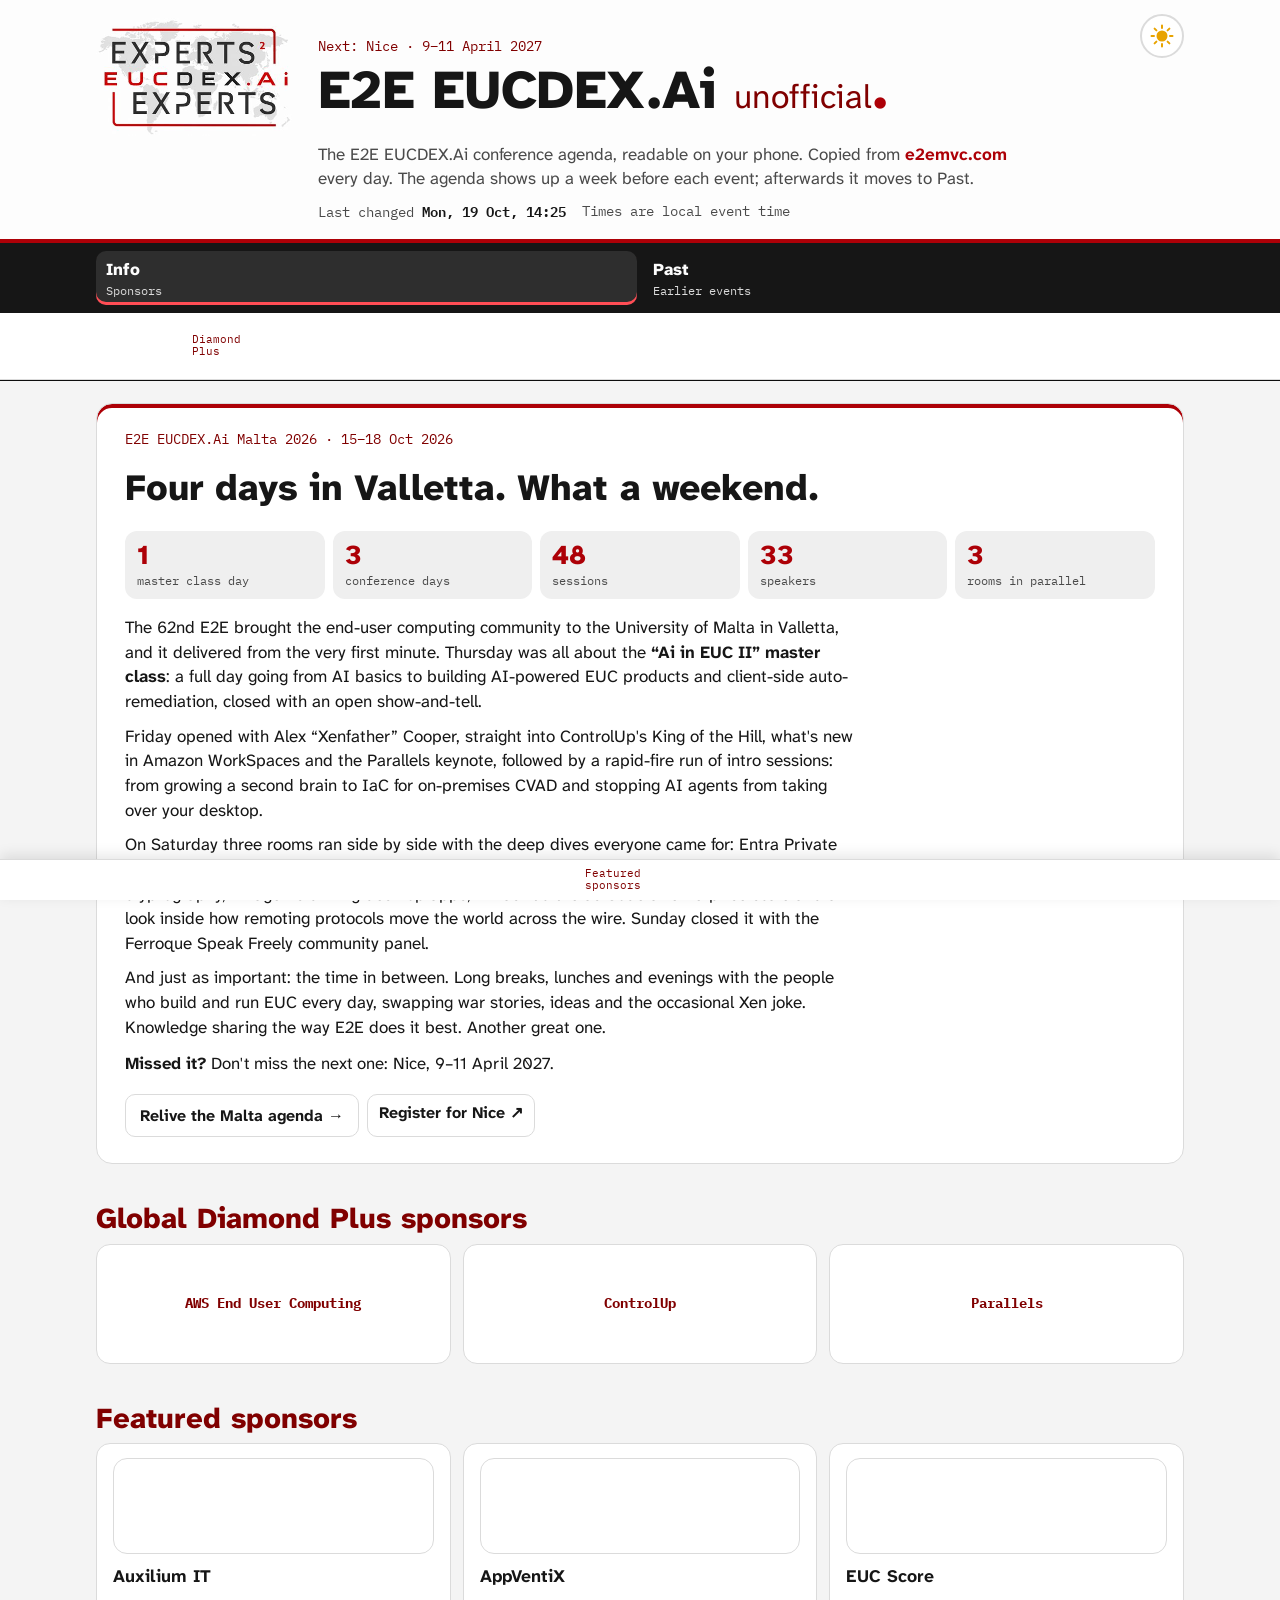
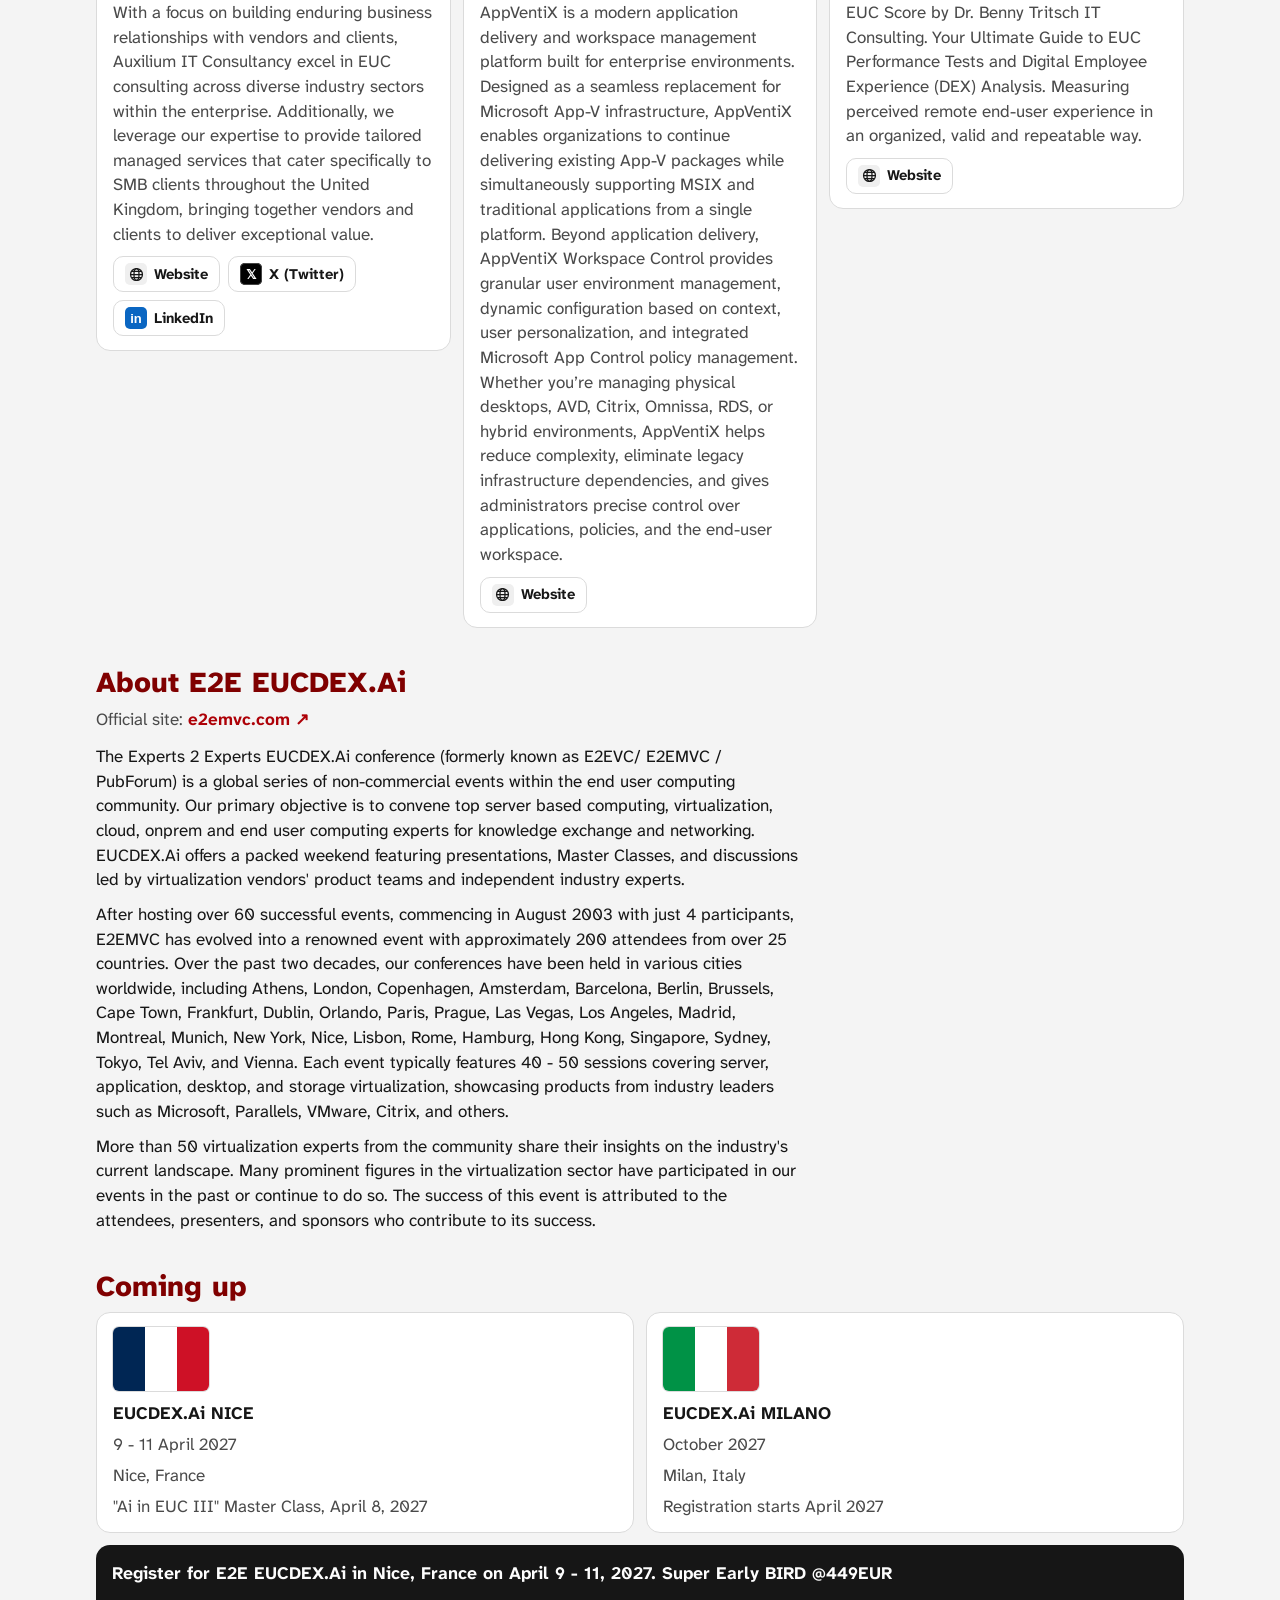
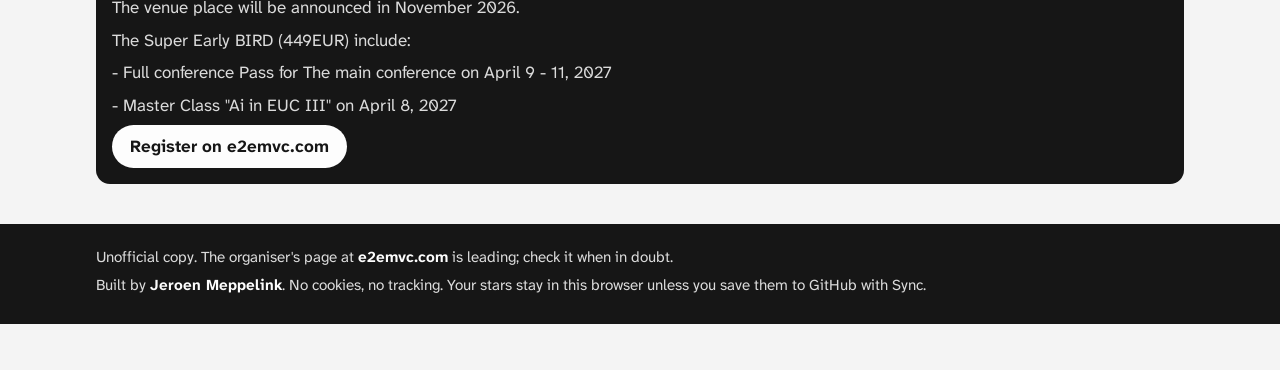
==== commit 17f7b213: "Switch session ratings off for now Stars, averages and "top rated" are hidden on the site and the Wo" ====
--- a/site/index.html
+++ b/site/index.html
@@ -447,7 +447,7 @@
       <p class="eyebrow"><span id="eyebrow">E2E EUCDEX.Ai</span></p>
       <h1><span id="brand">E2E EUCDEX.Ai</span> <span class="u">unofficial</span><span class="dot">.</span></h1>
     </div>
-    <p class="sub">The <span class="brand-name">E2E EUCDEX.Ai</span> conference agenda, readable on your phone. Copied from <a class="official" href="https://e2emvc.com/" rel="noopener">e2emvc.com</a> every day. The agenda shows up a week before each event; afterwards it moves to Past, where you can rate the sessions you saw.</p>
+    <p class="sub">The <span class="brand-name">E2E EUCDEX.Ai</span> conference agenda, readable on your phone. Copied from <a class="official" href="https://e2emvc.com/" rel="noopener">e2emvc.com</a> every day. The agenda shows up a week before each event; afterwards it moves to Past.</p>
     <p class="stamp"><span>Last changed <b id="updated">…</b></span><span>Times are local event time</span><a href="#where" id="whereLink">Venue and hotel ↓</a></p>
   </div>
 </header>
@@ -494,7 +494,7 @@
   <div class="wrap">
     <span>Unofficial copy. The organiser's page at <a href="https://e2emvc.com/" rel="noopener">e2emvc.com</a> is leading; check it when in doubt.</span>
     <span>Built by <a href="https://meppie.eu/" rel="noopener">Jeroen Meppelink</a>. No cookies, no tracking. Your stars stay in this browser unless you save them to GitHub with Sync.</span>
-    <span>To vote you sign in with GitHub once; a quick human check keeps bots out. Votes are encrypted: nobody can see what you voted. The site shows only averages, once a session has 3 votes, updated once a day. One vote per GitHub account per session; your latest vote counts. Synced stars are saved publicly under your GitHub name. Code on <a href="https://github.com/Meppies/e2e-update-website" rel="noopener">GitHub</a>.</span>
+    <span id="voteNote" hidden>To vote you sign in with GitHub once; a quick human check keeps bots out. Votes are encrypted: nobody can see what you voted. The site shows only averages, once a session has 3 votes, updated once a day. One vote per GitHub account per session; your latest vote counts. Synced stars are saved publicly under your GitHub name. Code on <a href="https://github.com/Meppies/e2e-update-website" rel="noopener">GitHub</a>.</span>
   </div>
 </footer>
 <aside class="sponsor-strip bottom" id="featuredStrip" aria-label="Featured sponsors" hidden></aside>
@@ -511,6 +511,9 @@
   // Vote helper (Cloudflare Worker): GitHub sign-in, human check, and opening the vote issue for you.
   const WORKER = "https://e2e-votes.meppie.workers.dev";
   const TS_KEY = "0x4AAAAAAFbWFY-fwAJwJkmg"; // Cloudflare Turnstile site key (public)
+  // Session ratings on or off. Off since 19 Oct 2026 while it is being discussed;
+  // votes cast so far stay in the encrypted register. Also set VOTING_ENABLED in worker/wrangler.toml.
+  const VOTING = false;
   const PREVIEW_DAYS = 7; // the agenda shows up this many days before the first day
   /* A short look back per event, shown once it has ended. Written by hand: no numbers or claims beyond the agenda. */
   const RECAPS = {
@@ -679,7 +682,7 @@
     }
     $("#tabs").innerHTML = (agenda.info ? tab("info", "Info", "Sponsors", "infotab") : "") +
       liveDays().map(d => tab(d.date, dayName(d.date), shortTitle(d), d.date === now.date ? "today" : "")).join("") +
-      (pastIndex.length ? tab("past", "Past", "Rate sessions", "infotab") : "");
+      (pastIndex.length ? tab("past", "Past", VOTING ? "Rate sessions" : "Earlier events", "infotab") : "");
   }
 
   // Any mention of the organiser's site in scraped text becomes a link to it.
@@ -700,10 +703,10 @@
         ${rc ? `<p class="kicker">${esc(ev.name)} · ${esc(fmtRange(ev.start, ev.end))}</p><h2>${esc(rc.title)}</h2>` : `<h2>${esc(ev.name)} has ended</h2>`}
         ${rc ? `<ul class="stats">${rc.stats.map(([n, l]) => `<li><b>${esc(n)}</b><span>${esc(l)}</span></li>`).join("")}</ul>
           <div class="prose">${rc.paras.map(p => `<p>${p}</p>`).join("")}</div>`
-             : `<p class="lead">Thanks for being there. The agenda is kept under Past, where you can also rate the sessions you saw.</p>`}
+             : `<p class="lead">Thanks for being there. The agenda is kept under Past${VOTING ? ", where you can also rate the sessions you saw" : ""}.</p>`}
         ${rc && next ? `<p class="cta-line"><b>Missed it?</b> Don't miss the next one: ${esc(nextName)}, ${esc(((next.lines || [])[0] || "").replace(/\s*-\s*/, "–"))}.</p>` : ""}
         <div class="linkrow">
-          <button class="toggle" type="button" ${archived ? `data-open-past="${esc(ev.id)}"` : `data-day="past"`}>Relive the ${esc(ev.place)} agenda and rate the sessions →</button>
+          <button class="toggle" type="button" ${archived ? `data-open-past="${esc(ev.id)}"` : `data-day="past"`}>Relive the ${esc(ev.place)} agenda${VOTING ? " and rate the sessions" : ""} →</button>
           ${rc && next ? `<a class="toggle" href="https://e2emvc.com/" rel="noopener">Register for ${esc(nextName)} ↗</a>` : ""}
         </div>
       </section>`);
@@ -1035,7 +1038,7 @@
     } catch { sheet(null); toast("The vote could not be sent. Please try again."); }
   }
   function rateHtml(s, date) {
-    if (s.kind === "break" || !renderEv) return "";
+    if (!VOTING || s.kind === "break" || !renderEv) return "";
     const st = ((ratings.events || {})[renderEv.id] || {})[s.id];
     const now = maltaNow();
     const open = date < now.date || (date === now.date && (!s.start || now.min >= mins(s.start)));
@@ -1113,7 +1116,7 @@
     let html = `<div class="dayhead"><h2>${esc(new Intl.DateTimeFormat("en-GB", { timeZone: "UTC", weekday: "long", day: "numeric", month: "long" }).format(new Date(d.date + "T12:00:00Z")))}</h2><span class="label">${esc(d.title)}${rooms ? ` · ${rooms.length} rooms` : ""}</span></div>`;
     if (pastId) {
       const ev = evOf(archives[pastId]);
-      html += `<p class="note archive-note"><b>Past event</b><span>${esc(ev ? ev.name + " · " + fmtRange(ev.start, ev.end) : "")}</span><span>Saw a session? Rate it with the stars.</span></p>`;
+      html += `<p class="note archive-note"><b>Past event</b><span>${esc(ev ? ev.name + " · " + fmtRange(ev.start, ev.end) : "")}</span><span${VOTING ? "" : " hidden"}>Saw a session? Rate it with the stars.</span></p>`;
     } else {
       html += `<p class="note">Official agenda: <a class="official" href="https://e2emvc.com/" rel="noopener">e2emvc.com ↗</a></p>`;
     }
@@ -1177,12 +1180,12 @@
         <h3>${esc(e.name)}</h3>
         ${RECAPS[e.id] ? `<p>${esc(RECAPS[e.id].teaser)}</p>` : ""}
         <p>${esc(fmtRange(e.start, e.end))} · ${e.sessions} sessions${votes ? ` · ${votes} vote${votes > 1 ? "s" : ""}` : ""}</p>
-        ${r.length ? `<span class="label">Top rated so far</span><ol class="top-rated">${r.map(([id, st]) => `<li><b>★ ${st.avg.toFixed(1)}</b> ${esc(titles[id])}</li>`).join("")}</ol>` : ""}
-        <button class="toggle" type="button" data-open-past="${esc(e.id)}">Open agenda and rate →</button>
+        ${VOTING && r.length ? `<span class="label">Top rated so far</span><ol class="top-rated">${r.map(([id, st]) => `<li><b>★ ${st.avg.toFixed(1)}</b> ${esc(titles[id])}</li>`).join("")}</ol>` : ""}
+        <button class="toggle" type="button" data-open-past="${esc(e.id)}">Open agenda${VOTING ? " and rate" : ""} →</button>
       </article>`;
     }).join("");
     return `<div class="info"><section><h2>Past events</h2>
-      <p class="lead">Each agenda is frozen the day after the event, just as it was on the last day. Open one to read it again and rate the sessions you saw.</p>
+      <p class="lead">Each agenda is frozen the day after the event, just as it was on the last day. Open one to read it again${VOTING ? " and rate the sessions you saw" : ""}.</p>
       <div class="events">${items}</div></section></div>`;
   }
 
@@ -1404,6 +1407,7 @@
     $("#mineBtn").setAttribute("aria-pressed", mineOnly);
     $("#mineBtn").textContent = (mineOnly ? "★" : "☆") + " My agenda" + (starred.size ? ` (${starred.size})` : "");
     $("#syncBtn").setAttribute("aria-expanded", syncOpen);
+    $("#voteNote").hidden = !VOTING;
   }
 
   function jumpTo(id, date) {
